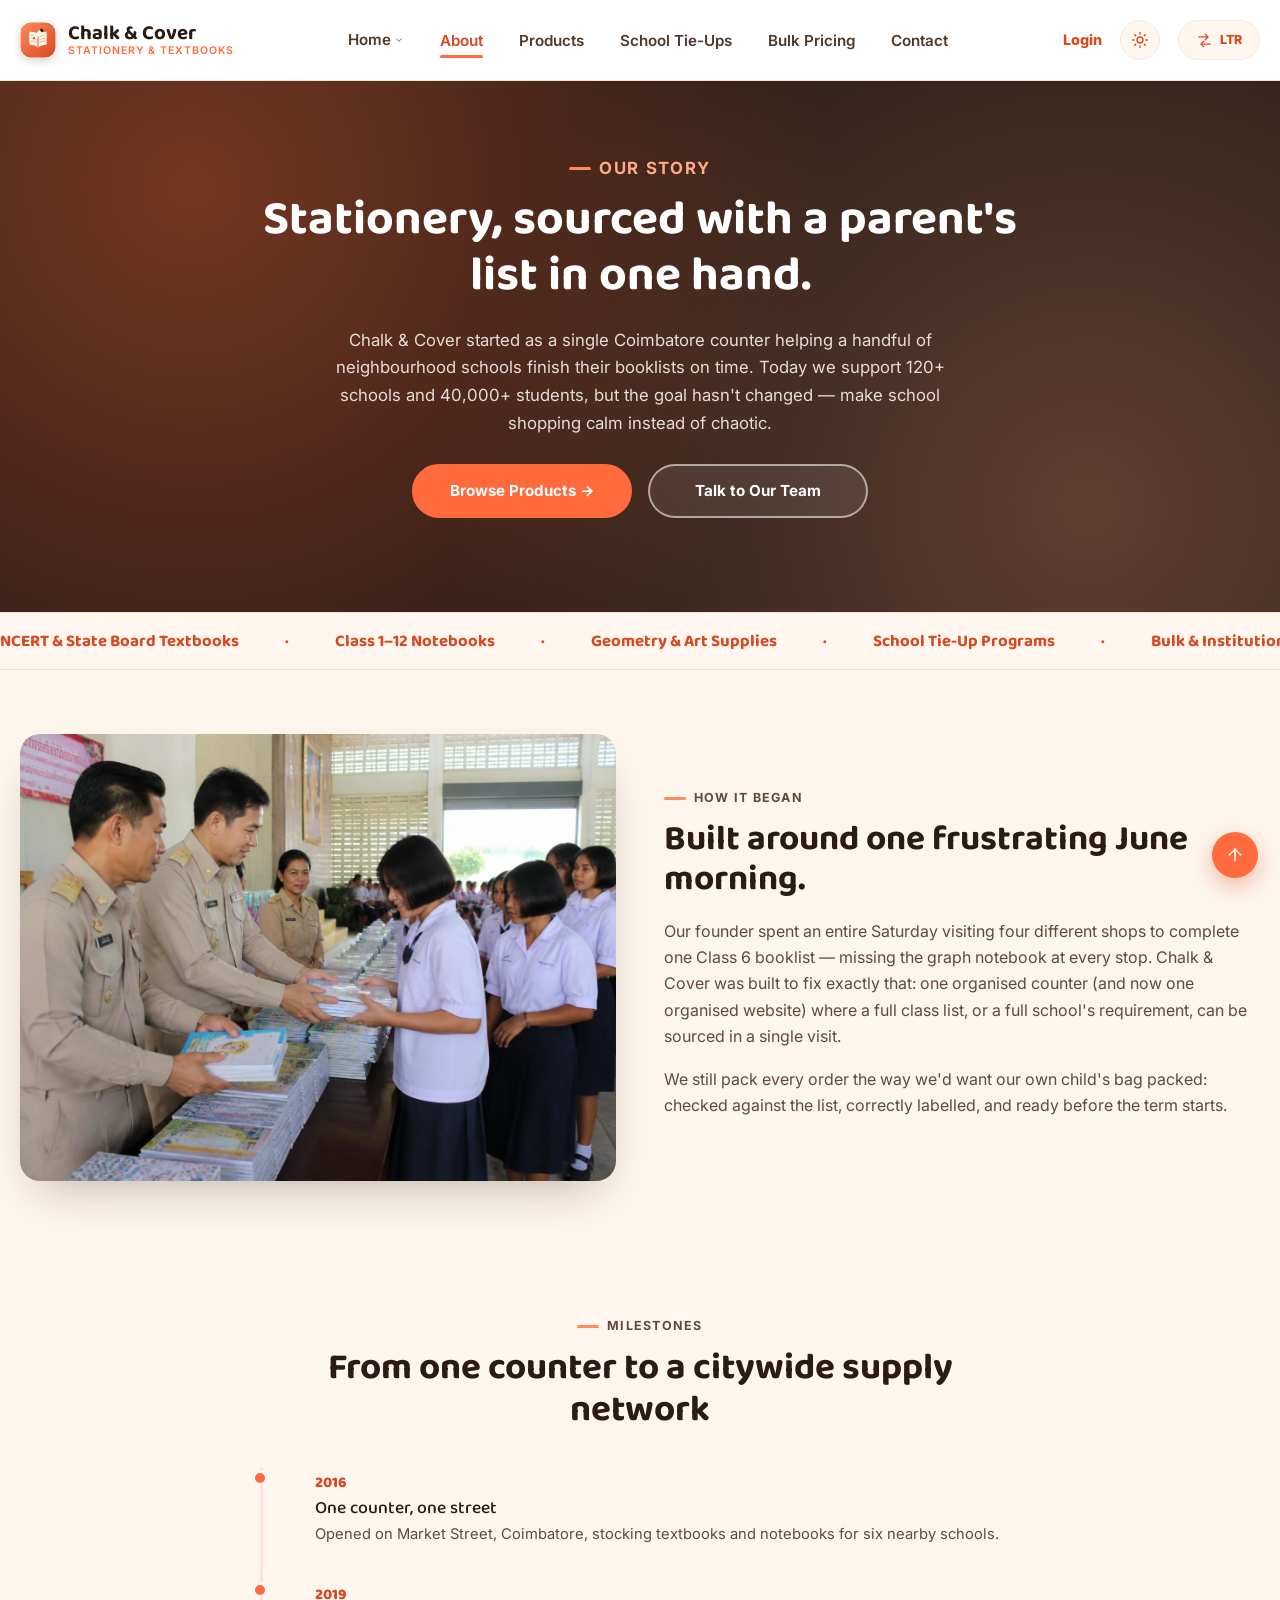
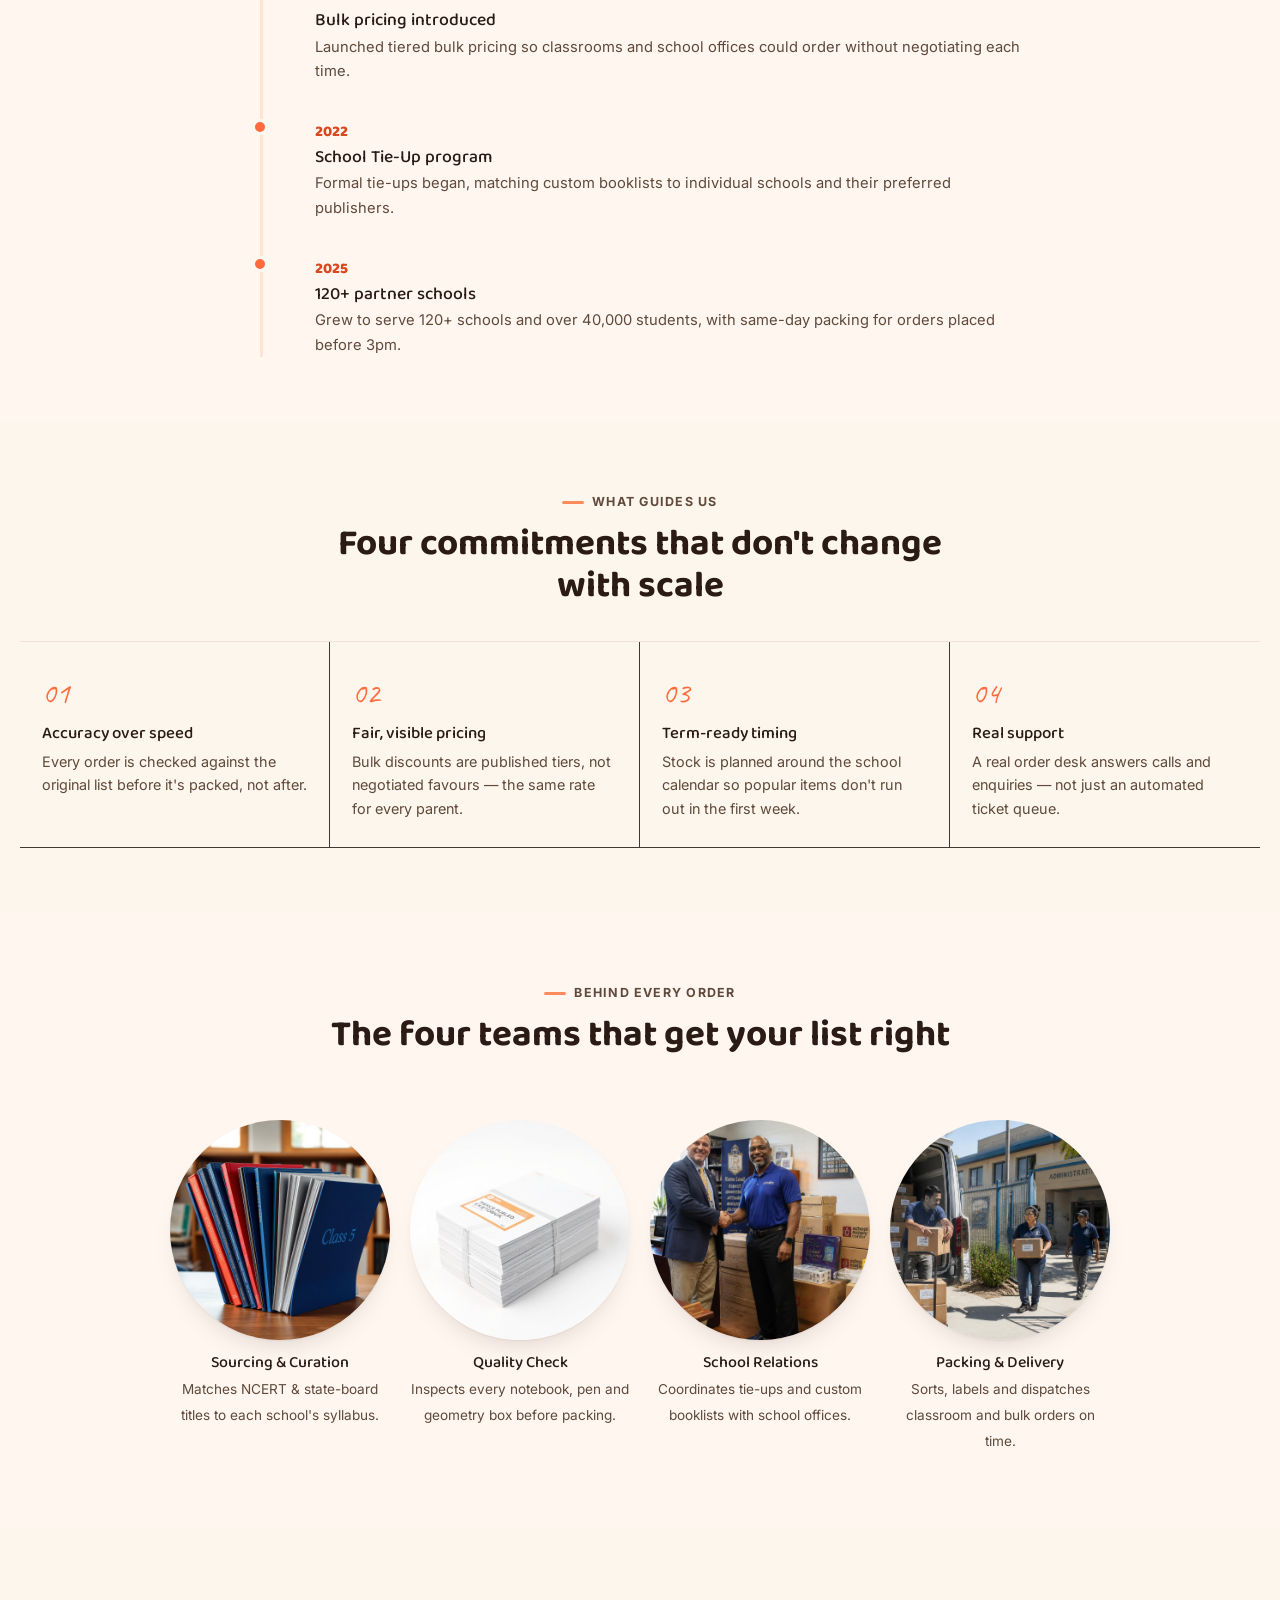
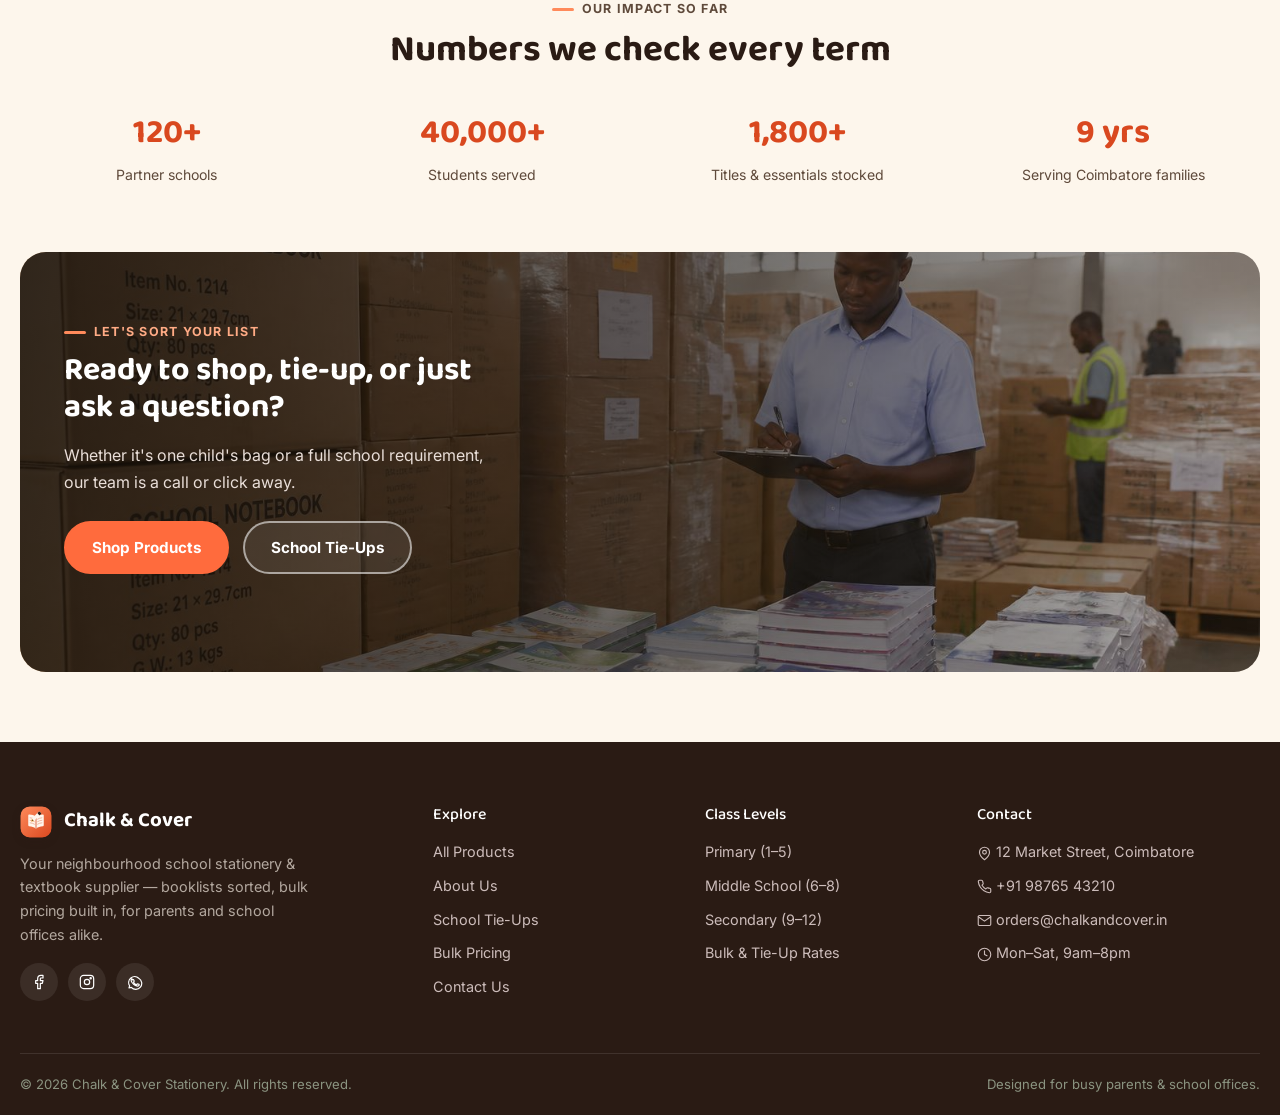
==== about.html @ 371ea4db "first commit" ====
<!DOCTYPE html>

<html lang="en">
<head>
<meta charset="utf-8"/>
<meta content="width=device-width, initial-scale=1.0" name="viewport"/>
<title>About Us | Chalk &amp; Cover</title>
<meta content="Chalk &amp; Cover's story, milestones and the teams behind every school stationery and textbook order." name="description"/>
<link href="data:image/svg+xml,&lt;svg xmlns=%22http://www.w3.org/2000/svg%22 viewBox=%220 0 100 100%22&gt;&lt;rect width=%22100%22 height=%22100%22 rx=%2224%22 fill=%22%23FF6B3D%22/&gt;&lt;text x=%2250%22 y=%2266%22 font-size=%2250%22 font-family=%22sans-serif%22 fill=%22white%22 text-anchor=%22middle%22&gt;C&lt;/text&gt;&lt;/svg&gt;" rel="icon"/>
<link href="https://fonts.googleapis.com" rel="preconnect"/>
<link crossorigin="" href="https://fonts.gstatic.com" rel="preconnect"/>
<link href="https://fonts.googleapis.com/css2?family=Baloo+2:wght@500;600;700;800&amp;family=Inter:wght@400;500;600;700;800&amp;family=Caveat:wght@600;700&amp;display=swap" rel="stylesheet"/>
<link href="https://cdn.jsdelivr.net/npm/bootstrap@5.3.3/dist/css/bootstrap.min.css" rel="stylesheet"/>
<link href="css/style.css" rel="stylesheet"/>
<link href="about.html" rel="canonical"/>
</head>
<body class="font-body">
<header class="site-navbar">
<nav class="container-xl">
<a class="brand" href="index.html"><img alt="Chalk &amp; Cover logo" class="brand-logo" height="36" src="assets/img/logo.svg" width="36"/>
<span class="brand-word">Chalk &amp; Cover<small>Stationery &amp; Textbooks</small></span>
</a>
<ul class="nav-links"><li class="nav-home-item"><a class="nav-home-link nav-home-trigger" href="index.html" aria-haspopup="true">Home <svg class="icon-svg dropdown-arrow" width="10" height="10" viewBox="0 0 24 24" fill="none" stroke="currentColor" stroke-width="2.8" stroke-linecap="round" stroke-linejoin="round" style="margin-left:3px; display:inline-block; vertical-align:middle;"><path d="M6 9l6 6 6-6"></path></svg></a><div aria-label="Home page options" class="nav-home-menu"><a href="index.html">Home 1</a><a href="home2.html">Home 2</a></div></li><li><a class="active" href="about.html">About</a></li><li><a href="products.html">Products</a></li><li><a href="school-tieups.html">School Tie-Ups</a></li><li><a href="bulk-pricing.html">Bulk Pricing</a></li><li><a href="contact.html">Contact</a></li><li class="nav-mobile-only nav-mobile-settings" style="display:none;"><button aria-label="Switch to dark mode" aria-pressed="false" class="nav-icon-btn theme-toggle-btn" title="Toggle dark / light mode" type="button"><svg class="icon-svg theme-icon-sun" height="16" viewbox="0 0 24 24" width="16"><circle cx="12" cy="12" r="4"></circle><path d="M12 2v2M12 20v2M4.9 4.9l1.4 1.4M17.7 17.7l1.4 1.4M2 12h2M20 12h2M4.9 19.1l1.4-1.4M17.7 6.3l1.4-1.4"></path></svg><svg class="icon-svg theme-icon-moon" height="16" viewbox="0 0 24 24" width="16"><path d="M21 12.8A9 9 0 1 1 11.2 3 7 7 0 0 0 21 12.8Z"></path></svg><span>Dark Mode</span></button><button aria-label="Switch to right-to-left layout" aria-pressed="false" class="nav-icon-btn dir-toggle-btn" title="Toggle LTR / RTL direction" type="button"><svg class="icon-svg" height="16" viewbox="0 0 24 24" width="16"><path d="M17 3h4v4M21 3l-6 6"></path><path d="M7 21H3v-4M3 21l6-6"></path></svg><span class="dir-toggle-label">LTR</span></button></li><li class="nav-mobile-only nav-mobile-login-item"><a class="nav-mobile-login" href="login.html"><svg class="icon-svg" height="16" viewbox="0 0 24 24" width="16"><path d="M15 3h4a2 2 0 0 1 2 2v14a2 2 0 0 1-2 2h-4"></path><polyline points="10 17 15 12 10 7"></polyline><line x1="15" x2="3" y1="12" y2="12"></line></svg><span>Login</span></a></li></ul>
<div class="nav-tools">
<a class="auth-nav-link" href="login.html">Login</a>
<button aria-label="Switch to dark mode" aria-pressed="false" class="nav-icon-btn theme-toggle-btn" id="themeToggleBtn" title="Toggle dark / light mode" type="button"><svg class="icon-svg theme-icon-sun" height="18" viewbox="0 0 24 24" width="18"><circle cx="12" cy="12" r="4"></circle><path d="M12 2v2M12 20v2M4.9 4.9l1.4 1.4M17.7 17.7l1.4 1.4M2 12h2M20 12h2M4.9 19.1l1.4-1.4M17.7 6.3l1.4-1.4"></path></svg><svg class="icon-svg theme-icon-moon" height="18" viewbox="0 0 24 24" width="18"><path d="M21 12.8A9 9 0 1 1 11.2 3 7 7 0 0 0 21 12.8Z"></path></svg></button><button aria-label="Switch to right-to-left layout" aria-pressed="false" class="nav-icon-btn dir-toggle-btn" id="dirToggleBtn" title="Toggle LTR / RTL direction" type="button"><svg aria-hidden="true" class="icon-svg dir-toggle-icon" height="17" viewbox="0 0 24 24" width="17"><path d="M4 7h12"></path><path d="M13 3l4 4-4 4"></path><path d="M20 17H8"></path><path d="M11 13l-4 4 4 4"></path></svg><span class="dir-toggle-label">LTR</span></button><button aria-expanded="false" aria-label="Toggle menu" class="nav-toggle"><svg class="icon-svg nav-toggle-icon-open" height="20" viewbox="0 0 24 24" width="20"><path d="M3 12h18"></path><path d="M3 6h18"></path><path d="M3 18h18"></path></svg><svg class="icon-svg nav-toggle-icon-close" height="20" viewbox="0 0 24 24" width="20"><path d="M18 6L6 18"></path><path d="M6 6l12 12"></path></svg></button>
</div>
</nav>
</header>
<section class="about-hero">
<div class="container-xl">
<p class="eyebrow">Our story</p>
<h1>Stationery, sourced with a parent's list in one hand.</h1>
<p>Chalk &amp; Cover started as a single Coimbatore counter helping a handful of neighbourhood schools finish their booklists on time. Today we support 120+ schools and 40,000+ students, but the goal hasn't changed — make school shopping calm instead of chaotic.</p>
<div class="hero-ctas cta-center" style="margin-top:26px;">
<a class="btn-brand" href="products.html">Browse Products →</a>
<a class="btn-brand-outline hero-light-btn" href="contact.html">Talk to Our Team</a>
</div>
</div>
</section>
<section aria-hidden="true" class="about-marquee">
<div class="about-marquee-track">
<span>NCERT &amp; State Board Textbooks</span><span>·</span><span>Class 1–12 Notebooks</span><span>·</span><span>Geometry &amp; Art Supplies</span><span>·</span><span>School Tie-Up Programs</span><span>·</span><span>Bulk &amp; Institutional Pricing</span><span>·</span>
<span>NCERT &amp; State Board Textbooks</span><span>·</span><span>Class 1–12 Notebooks</span><span>·</span><span>Geometry &amp; Art Supplies</span><span>·</span><span>School Tie-Up Programs</span><span>·</span><span>Bulk &amp; Institutional Pricing</span><span>·</span>
</div>
</section>
<section class="about-story">
<div class="container-xl about-story-grid">
<img alt="Chalk and Cover team preparing a school stationery order" class="about-story-image" src="assets/img/school-tieup-alt.jpg"/>
<div class="about-story-copy">
<p class="eyebrow">How it began</p>
<h2>Built around one frustrating June morning.</h2>
<p>Our founder spent an entire Saturday visiting four different shops to complete one Class 6 booklist — missing the graph notebook at every stop. Chalk &amp; Cover was built to fix exactly that: one organised counter (and now one organised website) where a full class list, or a full school's requirement, can be sourced in a single visit.</p>
<p>We still pack every order the way we'd want our own child's bag packed: checked against the list, correctly labelled, and ready before the term starts.</p>
</div>
</div>
</section>
<section class="about-timeline">
<div class="container-xl">
<div class="section-head"><p class="eyebrow">Milestones</p><h2>From one counter to a citywide supply network</h2></div>
<div class="about-timeline-rail">
<div class="about-timeline-item"><span class="about-timeline-year">2016</span><h3>One counter, one street</h3><p>Opened on Market Street, Coimbatore, stocking textbooks and notebooks for six nearby schools.</p></div>
<div class="about-timeline-item"><span class="about-timeline-year">2019</span><h3>Bulk pricing introduced</h3><p>Launched tiered bulk pricing so classrooms and school offices could order without negotiating each time.</p></div>
<div class="about-timeline-item"><span class="about-timeline-year">2022</span><h3>School Tie-Up program</h3><p>Formal tie-ups began, matching custom booklists to individual schools and their preferred publishers.</p></div>
<div class="about-timeline-item"><span class="about-timeline-year">2025</span><h3>120+ partner schools</h3><p>Grew to serve 120+ schools and over 40,000 students, with same-day packing for orders placed before 3pm.</p></div>
</div>
</div>
</section>
<section class="about-values">
<div class="container-xl">
<div class="section-head"><p class="eyebrow">What guides us</p><h2>Four commitments that don't change with scale</h2></div>
<div class="about-values-row">
<div class="about-value"><span class="about-value-num">01</span><h3>Accuracy over speed</h3><p>Every order is checked against the original list before it's packed, not after.</p></div>
<div class="about-value"><span class="about-value-num">02</span><h3>Fair, visible pricing</h3><p>Bulk discounts are published tiers, not negotiated favours — the same rate for every parent.</p></div>
<div class="about-value"><span class="about-value-num">03</span><h3>Term-ready timing</h3><p>Stock is planned around the school calendar so popular items don't run out in the first week.</p></div>
<div class="about-value"><span class="about-value-num">04</span><h3>Real support</h3><p>A real order desk answers calls and enquiries — not just an automated ticket queue.</p></div>
</div>
</div>
</section>
<section class="about-team">
<div class="container-xl">
<div class="section-head"><p class="eyebrow">Behind every order</p><h2>The four teams that get your list right</h2></div>
<div class="about-team-strip">
<article class="about-team-card"><img alt="Sourcing and curation team" class="about-team-photo" src="assets/img/feat-textbook-set.jpg"/><h4>Sourcing &amp; Curation</h4><span>Matches NCERT &amp; state-board titles to each school's syllabus.</span></article>
<article class="about-team-card"><img alt="Quality check team" class="about-team-photo" src="assets/img/feat-ruled-notebooks.jpg"/><h4>Quality Check</h4><span>Inspects every notebook, pen and geometry box before packing.</span></article>
<article class="about-team-card"><img alt="School relations team" class="about-team-photo" src="assets/img/school-tieup.jpg"/><h4>School Relations</h4><span>Coordinates tie-ups and custom booklists with school offices.</span></article>
<article class="about-team-card"><img alt="Packing and delivery team" class="about-team-photo" src="assets/img/bulk-delivery.jpg"/><h4>Packing &amp; Delivery</h4><span>Sorts, labels and dispatches classroom and bulk orders on time.</span></article>
</div>
</div>
</section>
<section class="about-impact">
<div class="container-xl">
<div class="section-head"><p class="eyebrow">Our impact so far</p><h2>Numbers we check every term</h2></div>
<div class="about-impact-grid">
<div><strong>120+</strong><span>Partner schools</span></div>
<div><strong>40,000+</strong><span>Students served</span></div>
<div><strong>1,800+</strong><span>Titles &amp; essentials stocked</span></div>
<div><strong>9 yrs</strong><span>Serving Coimbatore families</span></div>
</div>
</div>
</section>
<section class="about-cta">
<div class="container-xl">
<div class="about-cta-banner">
<img alt="Packed school stationery ready for delivery" class="about-cta-photo" src="assets/img/bulk-hero.jpg"/>
<div class="about-cta-copy">
<p class="eyebrow" style="color:var(--green-450);">Let's sort your list</p>
<h2>Ready to shop, tie-up, or just ask a question?</h2>
<p>Whether it's one child's bag or a full school requirement, our team is a call or click away.</p>
<div class="hero-ctas"><a class="btn-brand" href="products.html">Shop Products</a><a class="btn-brand-outline hero-light-btn" href="school-tieups.html">School Tie-Ups</a></div>
</div>
</div>
</div>
</section>

<footer>
<div class="container-xl">
<div class="footer-grid">
<div class="footer-brand">
<a class="brand" href="index.html" style="margin-bottom:14px;"><img alt="Chalk &amp; Cover logo" class="brand-logo" height="36" src="assets/img/logo.svg" width="36"/>
<span class="brand-word" style="color:#fff;">Chalk &amp; Cover</span>
</a>
<p>Your neighbourhood school stationery &amp; textbook supplier — booklists sorted, bulk pricing built in, for parents and school offices alike.</p>
<div class="social-row">
<a aria-label="Facebook" href="https://facebook.com/chalkandcover" rel="noopener noreferrer" target="_blank"><svg class="icon-svg" height="16" viewbox="0 0 24 24" width="16"><path d="M18 2h-3a5 5 0 0 0-5 5v3H7v4h3v8h4v-8h3l1-4h-4V7a1 1 0 0 1 1-1h3Z"></path></svg></a>
<a aria-label="Instagram" href="https://instagram.com/chalkandcover" rel="noopener noreferrer" target="_blank"><svg class="icon-svg" height="16" viewbox="0 0 24 24" width="16"><rect height="20" rx="5" width="20" x="2" y="2"></rect><circle cx="12" cy="12" r="4"></circle><circle cx="17.5" cy="6.5" r="1"></circle></svg></a>
<a aria-label="WhatsApp" href="https://wa.me/919876543210" rel="noopener noreferrer" target="_blank"><svg class="icon-svg" height="16" viewbox="0 0 24 24" width="16"><path d="M17.6 6.3A9 9 0 0 0 3.9 17.7L3 21l3.4-.9A9 9 0 1 0 17.6 6.3Z"></path><path d="M8.5 8.9c.2-.5.4-.5.6-.5h.5c.2 0 .4 0 .5.4.2.5.6 1.6.6 1.7.1.1.1.3 0 .4-.1.2-.1.3-.3.4-.1.2-.3.3-.4.5-.1.1-.3.3-.1.6.2.3.8 1.3 1.7 2.1 1.2 1 2.1 1.4 2.4 1.5.3.1.5.1.6-.1.2-.2.7-.8.9-1.1.2-.2.4-.2.6-.1.2.1 1.5.7 1.7.8.2.1.4.2.4.3.1.4.1.8-.1 1.2-.2.4-1.1 1-1.9 1.1-.5.1-1.2.1-3.7-1-3-1.3-4.9-4.4-5.1-4.6-.1-.2-1.2-1.6-1.2-3s.7-2.1 1-2.4Z"></path></svg></a>
</div>
</div>
<div>
<h5>Explore</h5>
<ul>
<li><a href="products.html">All Products</a></li>
<li><a href="about.html">About Us</a></li>
<li><a href="school-tieups.html">School Tie-Ups</a></li>
<li><a href="bulk-pricing.html">Bulk Pricing</a></li>
<li><a href="contact.html">Contact Us</a></li>
</ul>
</div>
<div>
<h5>Class Levels</h5>
<ul>
<li><a href="products.html#primary">Primary (1–5)</a></li>
<li><a href="products.html#middle">Middle School (6–8)</a></li>
<li><a href="products.html#secondary">Secondary (9–12)</a></li>
<li><a href="bulk-pricing.html">Bulk &amp; Tie-Up Rates</a></li>
</ul>
</div>
<div>
<h5>Contact</h5>
<ul>
<li><svg class="icon-svg" height="15" viewbox="0 0 24 24" width="15"><path d="M20 10c0 6-8 12-8 12s-8-6-8-12a8 8 0 0 1 16 0Z"></path><circle cx="12" cy="10" r="3"></circle></svg> 12 Market Street, Coimbatore</li>
<li><svg class="icon-svg" height="15" viewbox="0 0 24 24" width="15"><path d="M22 16.92v3a2 2 0 0 1-2.18 2 19.79 19.79 0 0 1-8.63-3.07 19.5 19.5 0 0 1-6-6 19.79 19.79 0 0 1-3.07-8.67A2 2 0 0 1 4.11 2h3a2 2 0 0 1 2 1.72c.13.96.36 1.9.68 2.81a2 2 0 0 1-.45 2.11L8.09 9.91a16 16 0 0 0 6 6l1.27-1.27a2 2 0 0 1 2.11-.45c.91.32 1.85.55 2.81.68A2 2 0 0 1 22 16.92Z"></path></svg> +91 98765 43210</li>
<li><svg class="icon-svg" height="15" viewbox="0 0 24 24" width="15"><rect height="16" rx="2" width="20" x="2" y="4"></rect><path d="m22 6-10 7L2 6"></path></svg> orders@chalkandcover.in</li>
<li><svg class="icon-svg" height="15" viewbox="0 0 24 24" width="15"><circle cx="12" cy="12" r="10"></circle><path d="M12 6v6l4 2"></path></svg> Mon–Sat, 9am–8pm</li>
</ul>
</div>
</div>
<div class="footer-bottom">
<span>© 2026 Chalk &amp; Cover Stationery. All rights reserved.</span>
<span>Designed for busy parents &amp; school offices.</span>
</div>
</div>
</footer>
<script src="https://cdn.jsdelivr.net/npm/bootstrap@5.3.3/dist/js/bootstrap.bundle.min.js"></script>
<script src="js/main.js"></script>

<script>
// Newsletter signup handling
(function(){
  const form = document.getElementById('ccNewsletterForm');
  const success = document.getElementById('ccNewsletterSuccess');
  if (form) {
    form.addEventListener('submit', function(e) {
      e.preventDefault();
      form.style.display = 'none';
      if (success) success.style.display = 'block';
    });
  }
})();
</script>
</body>
</html>
---- css/style.css ----
/* ===========================================================
   Stationery Tales — School Stationery & Textbook Supplier
   Palette: playful coral + cream, matching the reference storefront
   Type: Baloo 2 (display/headings) / Inter (body/UI) / Caveat (script accents)
   Built with Tailwind CSS (utilities) + Bootstrap 5 (grid/components/icons)
   + this file for the signature brand layer
   =========================================================== */
:root{
  --brand-600:#FF6B3D;
  --brand-100:#FFE4D6;
  --green-700:#D9481F;
  --green-600:#FF6B3D;
  --green-500:#FF8A5B;
  --green-450:#FFAB85;
  --green-100:#FFE4D6;
  --green-50:#FFF6F0;
  --ink-900:#2A1B14;
  --ink-800:#3A2A1E;
  --ink-700:#4E3A2C;
  --ink-500:#5F4A3B;
  --gray-500:#6B5D50;
  --gray-200:#EFE3D8;
  --amber-500:#FFB100;
  --amber-100:#FFF3D6;
  --red-500:#E4572E;
  --violet-500:#6C5DD3;
  --violet-100:#EDE9FB;
  --white:#FFFFFF;
  --cream:#FDF6EC;
  --radius-card:14px;
  --shadow-card: 0 1px 2px rgba(40,20,10,.05), 0 14px 30px -18px rgba(40,20,10,.25);
  --shadow-lift: 0 22px 46px -20px rgba(40,20,10,.32);
  --max-w:1280px;
}
*,*::before,*::after{box-sizing:border-box;}
html{scroll-behavior:smooth;overflow-x:clip;max-width:100%;}
body{
  margin:0;
  overflow-x:clip;
  max-width:100%;
  background:var(--cream);
  color:var(--ink-700);
  font-family:'Inter',system-ui,sans-serif;
  font-size:16px;
  line-height:1.65;
  -webkit-font-smoothing:antialiased;
}
img{max-width:100%;display:block;}
a{color:inherit;text-decoration:none;}
ul{list-style:none;margin:0;padding:0;}
h1,h2,h3,h4,h5{
  font-family:'Baloo 2',system-ui,sans-serif;
  color:var(--ink-900);
  line-height:1.15;
  margin:0 0 .5em;
}
h1{font-weight:700;}
h2{font-weight:700;}
p{margin:0 0 1em;}
.container-xl{max-width:var(--max-w);margin:0 auto;padding:0 20px;}
.icon-svg{display:inline-block;vertical-align:middle;stroke:currentColor;fill:none;stroke-width:1.8;stroke-linecap:round;stroke-linejoin:round;}
/* ---------- Buttons ---------- */
.btn-brand{
  display:inline-flex;align-items:center;gap:8px;
  background:var(--green-600);color:#fff;
  padding:12px 26px;border-radius:999px;font-weight:700;font-size:.95rem;
  border:2px solid var(--green-600);transition:.2s ease;white-space:nowrap;
}
.btn-brand:hover{background:var(--green-700);border-color:var(--green-700);color:#fff;transform:translateY(-1px);}
.btn-brand-outline{
  display:inline-flex;align-items:center;gap:8px;
  background:transparent;color:var(--green-700);
  padding:12px 26px;border-radius:999px;font-weight:700;font-size:.95rem;
  border:2px solid var(--green-600);transition:.2s ease;white-space:nowrap;
}
.btn-brand-outline:hover{background:var(--green-600);color:#fff;}
.btn-dark{
  display:inline-flex;align-items:center;gap:8px;
  background:var(--ink-900);color:#fff;
  padding:12px 26px;border-radius:999px;font-weight:700;font-size:.95rem;
  border:2px solid var(--ink-900);transition:.2s ease;white-space:nowrap;
}
.btn-dark:hover{background:#000;color:#fff;}
.btn-sm-pill{padding:8px 18px;font-size:.82rem;border-radius:999px;font-weight:700;}
/* ---------- Topbar ---------- */
.topbar{background:var(--ink-900);color:#e7dad8;font-size:.82rem;}
.topbar .container-xl{display:flex;align-items:center;justify-content:space-between;padding-top:8px;padding-bottom:8px;gap:12px;flex-wrap:wrap;}
.topbar a{color:var(--green-450);font-weight:600;}
.topbar a:hover{color:#fff;}
.topbar-left{display:flex;align-items:center;gap:18px;flex-wrap:wrap;}
.topbar-left span{display:inline-flex;align-items:center;gap:6px;}
/* ---------- Navbar ---------- */
.site-navbar{background:#fff;border-bottom:1px solid var(--gray-200);position:sticky !important;top:0 !important;z-index:1000 !important;}
.site-navbar .container-xl{display:flex;align-items:center;justify-content:space-between;gap:32px;padding-top:20px;padding-bottom:20px;}
.brand{display:flex;align-items:center;gap:10px;flex-shrink:0;}
.brand-mark{
  width:44px;height:44px;border-radius:12px;background:var(--green-600);
  color:#fff;display:flex;align-items:center;justify-content:center;
  font-family:'Baloo 2',sans-serif;font-weight:700;font-size:1.1rem;flex-shrink:0;
}
.brand-word{font-family:'Baloo 2',sans-serif;font-weight:700;font-size:1.28rem;color:var(--ink-900);line-height:1.1;}
.brand-word small{display:block;font-family:'Inter',sans-serif;font-weight:600;font-size:.66rem;letter-spacing:.09em;text-transform:uppercase;color:var(--green-600);}
.nav-links{display:flex;align-items:center;gap:36px;margin:0 auto;flex-wrap:wrap;}
.nav-links a{font-weight:600;font-size:.95rem;color:var(--ink-700);position:relative;padding:6px 0;}
.nav-links a:hover,.nav-links a.active{color:var(--green-700);}
.nav-links a.active::after{content:"";position:absolute;left:0;right:0;bottom:-2px;height:3px;background:var(--green-600);border-radius:3px;}
.nav-tools{display:flex;align-items:center;gap:18px;flex-shrink:0;}
.nav-icon-btn{
  width:40px;height:40px;border-radius:50%;display:flex;align-items:center;justify-content:center;
  background:var(--green-50);color:var(--green-700);border:1px solid var(--green-100);position:relative;flex-shrink:0;
}
.nav-icon-btn:hover{background:var(--green-100);}
.cart-badge{
  position:absolute;top:-6px;right:-6px;background:var(--red-500);color:#fff;
  font-size:.62rem;font-weight:700;width:18px;height:18px;border-radius:50%;
  display:flex;align-items:center;justify-content:center;
}
.nav-toggle{display:none;background:var(--green-600);color:#fff;border:none;width:42px;height:42px;border-radius:10px;font-size:1.2rem;position:relative;z-index:210;}
.nav-toggle-icon-close{display:none;}
.nav-toggle[aria-expanded="true"] .nav-toggle-icon-open{display:none;}
.nav-toggle[aria-expanded="true"] .nav-toggle-icon-close{display:block;}
.nav-mobile-only{display:none;}
.nav-overlay-backdrop{
  position:fixed;inset:0;background:rgba(24,14,10,.42);
  opacity:0;visibility:hidden;transition:opacity .22s ease,visibility .22s ease;
  z-index:150;
}
.nav-overlay-backdrop.open{opacity:1;visibility:visible;}
@media (max-width:1199px){.nav-links{
    display:flex;width:100%;order:3;flex-direction:column;flex-wrap:nowrap;align-items:stretch;gap:0;
    background:#fff;padding:16px 18px 24px;margin:0;
    border-top:1px solid var(--gray-200);
    position:fixed;left:0;right:0;top:var(--mobile-nav-top,0px);
    max-height:calc(100vh - var(--mobile-nav-top,0px));
    overflow-y:auto;-webkit-overflow-scrolling:touch;
    box-shadow:0 20px 44px rgba(40,20,10,.2);
    z-index:200;
    opacity:0;visibility:hidden;pointer-events:none;transform:translateY(-10px);
    transition:opacity .22s ease,transform .22s ease,visibility .22s ease;
  }.nav-links.open{
    opacity:1;visibility:visible;pointer-events:auto;transform:translateY(0);
  }.nav-links > li{width:100%;}.nav-links > li + li{margin-top:2px;}.nav-mobile-only{display:block;}.nav-mobile-login-item{margin-top:18px!important;padding-top:0!important;border-top:0!important;}.nav-mobile-login{
    display:flex!important;align-items:center;justify-content:center;gap:8px;
    background:var(--green-600);color:#fff!important;font-weight:700;padding:13px 10px!important;
    border-radius:12px;width:100%;box-shadow:0 6px 16px rgba(40,140,80,.25);
  }.nav-mobile-login:hover{background:var(--green-700);}.nav-mobile-login .icon-svg{flex-shrink:0;}.site-navbar .container-xl{flex-wrap:wrap;row-gap:0;}.nav-toggle{display:flex;align-items:center;justify-content:center;}.nav-tools{gap:6px;margin-left:auto;flex-wrap:nowrap;}.nav-tools > .theme-toggle-btn,.nav-tools > .dir-toggle-btn{display:none !important;}.nav-icon-btn{width:36px;height:36px;}.brand-word{font-size:1.1rem;}.brand-word small{display:none;}.nav-mobile-settings{display:flex!important;gap:10px;margin-top:10px;}.nav-mobile-settings .nav-icon-btn{
    flex:1;width:auto;height:44px;border-radius:12px;gap:8px;font-size:.82rem;font-weight:700;
  }.nav-mobile-settings .nav-icon-btn span{display:inline;}}
@media (max-width:400px){.brand-word{font-size:.98rem;}}
body.dark-mode .nav-links{background:#1c1512;}
body.dark-mode .nav-links.open{border-top-color:#3a2f29;}
@media (max-width:1199px){body.dark-mode .nav-mobile-login-item{border-top:0!important;}body.dark-mode .nav-mobile-login{box-shadow:0 6px 16px rgba(0,0,0,.35);}body.dark-mode .nav-mobile-settings .nav-icon-btn{background:#2a1f19;border-color:#3a2f29;color:#f1e7e0;}}
@media (max-width:400px){.nav-tools{gap:6px;}.nav-icon-btn{width:32px;height:32px;}.nav-icon-btn .icon-svg{width:15px;height:15px;}.nav-toggle{width:36px;height:36px;}.brand-word{font-size:1rem;}.brand-word small{font-size:.58rem;}}
/* ---------- Hero ---------- */
.hero{background:var(--green-50);padding:64px 0 0;overflow:hidden;position:relative;}
.hero-grid{display:grid;grid-template-columns:1.05fr .95fr;gap:40px;align-items:center;}
@media (max-width:991px){.hero-grid{grid-template-columns:1fr;}}
.hero-eyebrow{
  display:inline-flex;align-items:center;gap:8px;background:var(--green-100);color:var(--green-700);
  font-weight:700;font-size:.78rem;letter-spacing:.06em;text-transform:uppercase;
  padding:7px 14px;border-radius:999px;margin-bottom:16px;
}
.hero h1{font-size:clamp(2.1rem,4.2vw,3.4rem);}
.hero h1 mark{background:none;color:var(--green-600);position:relative;font-family:'Caveat',cursive;font-weight:700;font-size:1.15em;padding:0 .06em;}
.hero h1 mark::after{content:"";position:absolute;left:-2px;right:-2px;bottom:-2px;height:8px;background:var(--green-100);border-radius:6px;z-index:-1;}
.hero-copy-on-image h1 mark::after{background:rgba(255,255,255,.22);}
.script-accent{font-family:'Caveat',cursive;font-weight:700;color:var(--green-600);}
.hero .lead{font-size:1.08rem;color:var(--ink-500);max-width:520px;}
.hero-ctas{display:flex;gap:14px;flex-wrap:wrap;margin:26px 0 34px;}
.hero-stats{display:flex;gap:30px;flex-wrap:wrap;border-top:1px solid #ead4d0;padding-top:22px;}
.hero-stats div{display:flex;flex-direction:column;}
.hero-stats strong{font-family:'Baloo 2',sans-serif;font-size:1.5rem;color:var(--green-700);}
.hero-stats span{font-size:.82rem;color:var(--ink-500);}
.hero-art{position:relative;}
.hero-badge{
  position:absolute;top:14px;right:6px;background:var(--amber-500);color:#fff;
  width:104px;height:104px;border-radius:50%;display:flex;align-items:center;justify-content:center;
  text-align:center;font-family:'Baloo 2',sans-serif;font-weight:700;font-size:.85rem;line-height:1.15;
  box-shadow:var(--shadow-lift);transform:rotate(8deg);z-index:3;
}
/* ---------- Marquee / trust strip ---------- */
.trust-strip{background:#fff;border-top:1px solid var(--gray-200);border-bottom:1px solid var(--gray-200);padding:16px 0;overflow:hidden;}
.trust-strip p{margin:0 0 10px;text-align:center;font-size:.76rem;font-weight:700;letter-spacing:.12em;text-transform:uppercase;color:var(--gray-500);}
.marquee{display:flex;gap:52px;width:max-content;animation:scroll 26s linear infinite;align-items:center;}
.marquee span{font-family:'Baloo 2',sans-serif;font-weight:600;font-size:1.05rem;color:var(--ink-700);white-space:nowrap;opacity:.75;}
@keyframes scroll{from{transform:translateX(0);}to{transform:translateX(-50%);}}
@media (prefers-reduced-motion: reduce){.marquee{animation:none;}}
/* ---------- Section headers ---------- */
.section-pad{padding:38px 0;}
@media (max-width:700px){.section-pad{padding:28px 0;}}
.section-head{max-width:640px;margin:0 auto 34px;text-align:center;}
.eyebrow{
  display:inline-flex;align-items:center;gap:8px;color:var(--green-700);font-weight:700;
  font-size:.78rem;letter-spacing:.1em;text-transform:uppercase;margin-bottom:10px;
}
.eyebrow::before{content:"";width:22px;height:3px;background:var(--green-500);border-radius:3px;}
.section-head h2{font-size:clamp(1.6rem,3vw,2.3rem);}
.section-head p{color:var(--ink-500);}
/* ---------- Category cards ---------- */
.cat-grid{display:grid;grid-template-columns:repeat(6,1fr);gap:20px;}
@media (max-width:991px){.cat-grid{grid-template-columns:repeat(3,1fr);}}
@media (max-width:575px){.cat-grid{grid-template-columns:repeat(2,1fr);}}
.cat-card{
  background:#fff;border:1px solid var(--gray-200);border-radius:var(--radius-card);
  padding:26px 16px;text-align:center;transition:.2s ease;
}
.cat-card:hover{border-color:var(--green-500);box-shadow:var(--shadow-card);transform:translateY(-4px);}
.cat-ic{
  width:64px;height:64px;border-radius:50%;background:var(--green-50);color:var(--green-700);
  display:flex;align-items:center;justify-content:center;margin:0 auto 14px;
}
.cat-card h4{font-size:.98rem;margin-bottom:4px;}
.cat-card p{font-size:.8rem;color:var(--ink-500);margin:0;}
/* ---------- Level cards ---------- */
.level-grid{display:grid;grid-template-columns:repeat(3,1fr);gap:26px;}
@media (max-width:850px){.level-grid{grid-template-columns:1fr;}}
.level-card{
  background:#fff;border:1px solid var(--gray-200);border-radius:18px;padding:0;overflow:hidden;
  transition:.2s ease;display:flex;flex-direction:column;
}
.level-card:hover{box-shadow:var(--shadow-lift);transform:translateY(-5px);}
.level-cover{height:150px;display:flex;align-items:center;justify-content:center;position:relative;overflow:hidden;}
.level-cover .tab{
  position:absolute;top:14px;left:14px;background:rgba(255,255,255,.92);color:var(--green-700);
  font-weight:700;font-size:.78rem;padding:5px 12px;border-radius:999px;
}
.level-body{padding:24px 24px 26px;flex:1;display:flex;flex-direction:column;}
.level-body ul{margin:14px 0 20px;}
.level-body li{display:flex;gap:8px;align-items:flex-start;font-size:.88rem;color:var(--ink-500);margin-bottom:8px;}
.level-body li svg{flex-shrink:0;margin-top:2px;color:var(--green-600);}
.card-link{margin-top:auto;font-weight:700;color:var(--green-700);display:inline-flex;align-items:center;gap:6px;}
.card-link:hover{gap:10px;}
/* ---------- Product cards ---------- */
.prod-grid{display:grid;grid-template-columns:repeat(4,1fr);gap:22px;}
@media (max-width:991px){.prod-grid{grid-template-columns:repeat(3,1fr);}}
@media (max-width:700px){.prod-grid{grid-template-columns:repeat(2,1fr);}}
@media (max-width:460px){.prod-grid{grid-template-columns:1fr;}}
.prod-card{background:#fff;border:1px solid var(--gray-200);border-radius:var(--radius-card);overflow:hidden;position:relative;transition:.2s ease;display:flex;flex-direction:column;}
.prod-card:hover{box-shadow:var(--shadow-card);transform:translateY(-4px);border-color:var(--green-400);}
.prod-thumb{aspect-ratio:4/3;min-height:240px;display:flex;align-items:center;justify-content:center;position:relative;padding:8px;box-sizing:border-box;}
.prod-badge{position:absolute;top:10px;left:10px;background:var(--red-500);color:#fff;font-size:.68rem;font-weight:700;padding:4px 10px;border-radius:999px;z-index:2;}
.prod-wish{position:absolute;top:10px;right:10px;width:32px;height:32px;border-radius:50%;background:#fff;display:flex;align-items:center;justify-content:center;color:var(--ink-500);box-shadow:0 2px 8px rgba(0,0,0,.1);z-index:2;}
.prod-body{padding:16px 16px 18px;flex:1;display:flex;flex-direction:column;}
.prod-cat{font-size:.7rem;text-transform:uppercase;letter-spacing:.06em;color:var(--green-600);font-weight:700;margin-bottom:4px;}
.prod-name{font-size:.95rem;font-weight:700;color:var(--ink-900);margin-bottom:6px;font-family:'Inter',sans-serif;}
.prod-price-row{display:flex;align-items:center;justify-content:space-between;margin-top:auto;padding-top:10px;}
.prod-price{font-family:'Baloo 2',sans-serif;font-weight:700;color:var(--ink-900);font-size:1.05rem;}
.prod-price del{color:var(--gray-500);font-weight:400;font-size:.82rem;margin-left:6px;}
.add-cart-btn{width:38px;height:38px;border-radius:50%;background:var(--green-600);color:#fff;display:flex;align-items:center;justify-content:center;border:none;flex-shrink:0;}
.add-cart-btn:hover{background:var(--green-700);}
.stars{color:var(--amber-500);font-size:.78rem;display:flex;gap:2px;margin-bottom:6px;}
/* ---------- Filter / sidebar (products page) ---------- */
.filter-box{background:#fff;border:1px solid var(--gray-200);border-radius:14px;padding:20px;margin-bottom:18px;}
.filter-box h5{font-size:.9rem;text-transform:uppercase;letter-spacing:.06em;margin-bottom:14px;}
.filter-box label{display:flex;align-items:center;gap:8px;font-size:.9rem;color:var(--ink-700);margin-bottom:10px;cursor:pointer;}
.level-tabs{display:flex;gap:10px;flex-wrap:wrap;margin-bottom:34px;}
.level-tab{padding:10px 20px;border-radius:999px;border:2px solid var(--gray-200);font-weight:700;font-size:.88rem;color:var(--ink-700);background:#fff;}
.level-tab.active{background:var(--green-600);border-color:var(--green-600);color:#fff;}
/* ---------- Band / CTA sections ---------- */
.band{background:var(--ink-900);color:#ede3e2;}
.band .eyebrow{color:var(--green-450);}
.band .eyebrow::before{background:var(--green-450);}
.band h2{color:#fff;}
.band p{color:#ccbcba;}
body.dark-mode .band{background:#0c0a08;}
body.dark-mode .band .stat-row>div{border-color:#3a2f29;}
body.dark-mode .site-toast{background:#0c0a08;}
body.dark-mode .price-table th{background:#0c0a08;}
body.dark-mode .home2-trust,body.dark-mode .home2-trust-grid>div{background:#0c0a08;}
body.dark-mode .h1-statband{background:#0c0a08;}
body.dark-mode .tieup-quote{background:#0c0a08;}
body.dark-mode .home2-marquee{background:#0c0a08;}
.two-col{display:grid;grid-template-columns:1fr 1fr;gap:40px;align-items:center;padding:70px 0;}
@media (max-width:850px){.two-col{grid-template-columns:1fr;}}
.stat-row{display:grid;grid-template-columns:1fr 1fr;gap:16px;}
.stat-row div{background:rgba(255,255,255,.06);border:1px solid rgba(255,255,255,.12);border-radius:14px;padding:20px;}
.stat-row strong{font-family:'Baloo 2',sans-serif;font-size:1.7rem;color:var(--green-450);display:block;}
.stat-row span{font-size:.82rem;color:#ccbcba;}
/* ---------- Testimonials ---------- */
.quote-grid{display:grid;grid-template-columns:repeat(3,1fr);gap:24px;}
@media (max-width:850px){.quote-grid{grid-template-columns:1fr;}}
.quote-card{background:var(--green-50);border-radius:16px;padding:28px;border:1px solid var(--green-100);}
.quote-card p{color:var(--ink-700);font-style:italic;margin-bottom:18px;}
.quote-by{display:flex;align-items:center;gap:12px;margin-top:18px;}
.av{width:42px;height:42px;border-radius:50%;background:var(--green-600);color:#fff;display:flex;align-items:center;justify-content:center;font-weight:700;font-family:'Baloo 2',sans-serif;flex-shrink:0;}
.quote-by strong{display:block;font-size:.9rem;color:var(--ink-900);}
.quote-by span{font-size:.78rem;color:var(--ink-500);}
/* ---------- Steps ---------- */
.step-row{display:grid;grid-template-columns:repeat(4,1fr);gap:22px;align-items:stretch;grid-auto-rows:1fr;}
@media (max-width:1199px){.step-row{grid-template-columns:repeat(2,1fr);gap:20px;}}
@media (max-width:520px){.step-row{grid-template-columns:1fr;}}
.step-card{position:relative;background:#fff;border:1px solid var(--gray-200);border-radius:16px;padding:26px 22px;height:100%;box-sizing:border-box;}
.step-num{width:42px;height:42px;border-radius:12px;background:var(--green-600);color:#fff;display:flex;align-items:center;justify-content:center;font-family:'Baloo 2',sans-serif;font-weight:700;margin-bottom:14px;}
/* ---------- Pricing table ---------- */
.price-table{width:100%;border-collapse:separate;border-spacing:0;background:#fff;border-radius:16px;overflow:hidden;border:1px solid var(--gray-200);}
.price-table th{background:var(--ink-900);color:#fff;text-align:left;padding:16px 20px;font-family:'Baloo 2',sans-serif;font-size:.95rem;}
.price-table td{padding:16px 20px;border-top:1px solid var(--gray-200);font-size:.92rem;}
.price-table tr:nth-child(even) td{background:var(--green-50);}
.price-table .tier-pct{color:var(--green-700);font-weight:700;}
.tier-card{background:#fff;border:2px solid var(--gray-200);border-radius:18px;padding:30px 26px;text-align:center;position:relative;transition:.2s ease;}
.tier-card.pop{border-color:var(--green-600);box-shadow:var(--shadow-lift);}
.tier-card .pop-flag{position:absolute;top:-13px;left:50%;transform:translateX(-50%);background:var(--green-600);color:#fff;font-size:.7rem;font-weight:700;padding:5px 14px;border-radius:999px;white-space:nowrap;}
.tier-pct-big{font-family:'Baloo 2',sans-serif;font-size:2.4rem;color:var(--green-700);font-weight:700;margin:10px 0;}
/* ---------- Forms ---------- */
.form-card{background:#fff;border:1px solid var(--gray-200);border-radius:18px;padding:34px;box-shadow:var(--shadow-card);}
.form-label{font-weight:700;font-size:.88rem;color:var(--ink-800);margin-bottom:6px;display:block;}
.form-control-brand{
  width:100%;border:1.5px solid var(--gray-200);border-radius:10px;padding:11px 14px;
  font-family:'Inter',sans-serif;font-size:.95rem;margin-bottom:18px;background:#fcfafa;
}
.form-control-brand:focus{outline:none;border-color:var(--green-500);background:#fff;}
textarea.form-control-brand{resize:vertical;min-height:110px;}
.info-card{display:flex;gap:16px;background:#fff;border:1px solid var(--gray-200);border-radius:16px;padding:22px;margin-bottom:16px;}
.info-ic{width:46px;height:46px;border-radius:12px;background:var(--green-50);color:var(--green-700);display:flex;align-items:center;justify-content:center;flex-shrink:0;}
.info-card h5{font-size:.95rem;margin-bottom:4px;}
.info-card p{font-size:.86rem;color:var(--ink-500);margin:0;}

/* ---------- Contact info cards grid (responsive: mobile / tablet / desktop) ---------- */
.contact-cards-grid{
  display:grid;
  grid-template-columns:1fr; /* mobile: stacked, 1 per row */
  gap:20px;
  align-items:stretch;
}
.contact-card-col{
  display:flex; /* lets the card inside stretch to full column height */
  min-width:0; /* prevents long text (emails/whatsapp) from overflowing the grid track */
}
.contact-card.info-card{
  margin-bottom:0; /* grid gap handles spacing, not the old margin-bottom */
  width:100%;
  height:100%;
  justify-content:flex-start;
  gap:12px;
}
.contact-card.info-card h5{
  margin-bottom:2px;
}
.contact-card.info-card p{
  overflow-wrap:break-word;
  word-break:break-word;
  line-height:1.5;
}

/* Small tablets / large phones: 2 per row */
@media (min-width:576px) and (max-width:1023px){
  .contact-cards-grid{
    grid-template-columns:repeat(2,1fr);
  }
}

/* iPad Air / tablet range (768px–1023px): explicit 2x2 grid with balanced gaps */
@media (min-width:768px) and (max-width:1023px){
  .contact-cards-grid{
    grid-template-columns:repeat(2,1fr);
    gap:24px 20px;
  }
  .contact-card.info-card{
    padding:24px 20px;
  }
}

/* Desktop and larger: back to a single row of 4 */
@media (min-width:1024px){
  .contact-cards-grid{
    grid-template-columns:repeat(4,1fr);
    gap:20px;
  }
}
/* ---------- Logos grid (school tie-ups) ---------- */
.logo-grid{display:grid;grid-template-columns:repeat(4,1fr);gap:18px;}
@media (max-width:700px){.logo-grid{grid-template-columns:repeat(2,1fr);}}
.logo-card{background:#fff;border:1px solid var(--gray-200);border-radius:14px;padding:22px 16px;text-align:center;display:flex;flex-direction:column;align-items:center;gap:10px;}
.logo-card .sch-ic{width:52px;height:52px;border-radius:50%;background:var(--green-50);color:var(--green-700);display:flex;align-items:center;justify-content:center;}
.logo-card strong{font-size:.85rem;color:var(--ink-800);}
/* ---------- Accordion (bootstrap look, brand-tinted) ---------- */
.accordion-button:not(.collapsed){background:var(--green-50);color:var(--green-700);}
.accordion-button:focus{box-shadow:none;border-color:var(--green-400);}
/* ---------- Illustration blobs ---------- */
.blob-bg{position:absolute;border-radius:50%;filter:blur(2px);opacity:.5;z-index:0;}
/* ---------- Footer ---------- */
footer{background:var(--ink-900);color:#ccbcba;padding-top:64px;}
.footer-grid{display:grid;grid-template-columns:1.6fr 1fr 1fr 1.2fr;gap:36px;padding-bottom:44px;}
@media (max-width:850px){.footer-grid{grid-template-columns:1fr 1fr;}}
@media (max-width:520px){.footer-grid{grid-template-columns:1fr;}}
footer h5{color:#fff;font-family:'Baloo 2',sans-serif;font-size:1rem;margin-bottom:16px;}
footer ul li{margin-bottom:10px;font-size:.9rem;}
footer ul li a:hover{color:var(--green-450);}
.footer-brand p{font-size:.9rem;color:#b3a89f;max-width:300px;}
.social-row{display:flex;gap:10px;margin-top:16px;}
.social-row a{width:38px;height:38px;border-radius:50%;background:rgba(255,255,255,.08);display:flex;align-items:center;justify-content:center;color:#fff;}
.social-row a:hover{background:var(--green-600);}
.footer-bottom{border-top:1px solid rgba(255,255,255,.1);padding:20px 0;display:flex;justify-content:space-between;flex-wrap:wrap;gap:8px;font-size:.82rem;color:#8b9481;}
.text-center{text-align:center;}
.section-pad-sm{padding:40px 0;}
.badge-soft{background:var(--green-100);color:var(--green-700);font-weight:700;font-size:.72rem;padding:5px 12px;border-radius:999px;display:inline-flex;align-items:center;gap:6px;}
/* ---------- Interactive storefront fixes ---------- */
.prod-thumb{overflow:hidden;background:#faf5f4;}
.product-image{width:100%;height:100%;max-width:100%;max-height:100%;object-fit:contain;object-position:center;padding:12px;box-sizing:border-box;display:block;transition:transform .35s ease;}
.prod-card:hover .product-image{transform:scale(1.035);}
.prod-wish{border:0;cursor:pointer;transition:.2s ease;}
.prod-wish:hover{transform:scale(1.06);color:var(--red-500);}
.prod-wish.is-wishlisted{background:#fff0eb;color:var(--red-500);}
.add-cart-btn{cursor:pointer;}
.add-cart-btn.added{background:var(--green-700)!important;transform:scale(1.06);}
.filter-empty{min-height:260px;border:1px dashed var(--gray-200);border-radius:14px;display:flex;align-items:center;justify-content:center;flex-direction:column;gap:4px;color:var(--ink-500);text-align:center;padding:30px;}
.filter-empty strong{font-family:'Baloo 2',sans-serif;font-size:1.25rem;color:var(--ink-900);}
.site-toast{position:fixed;right:24px;bottom:24px;background:var(--ink-900);color:#fff;padding:12px 18px;border-radius:999px;box-shadow:0 12px 30px rgba(0,0,0,.18);font-weight:700;font-size:.88rem;z-index:1000;opacity:0;transform:translateY(12px);pointer-events:none;transition:.25s ease;}
.site-toast.show{opacity:1;transform:translateY(0);}
.cart-page{padding:56px 0 80px;background:var(--green-50);min-height:70vh;}
.cart-layout{display:grid;grid-template-columns:minmax(0,1.7fr) minmax(300px,.8fr);gap:24px;align-items:start;}
.cart-panel,.cart-summary{background:#fff;border:1px solid var(--gray-200);border-radius:16px;padding:22px;}
.cart-panel h1{margin-bottom:6px;}
.cart-item{display:grid;grid-template-columns:92px minmax(0,1fr) auto auto auto;gap:16px;align-items:center;padding:18px 0;border-bottom:1px solid var(--gray-200);}
.cart-item:last-child{border-bottom:0;}
.cart-item-image{width:92px;height:84px;border-radius:12px;overflow:hidden;background:var(--green-100);}
.cart-item-image img{width:100%;height:100%;object-fit:cover;}
.cart-item-info h3{font-size:1rem;margin:0 0 5px;}
.qty-control{display:flex;align-items:center;border:1px solid var(--gray-200);border-radius:999px;overflow:hidden;}
.qty-control button{width:32px;height:32px;border:0;background:#fff;cursor:pointer;font-size:1.05rem;color:var(--green-700);}
.qty-control span{min-width:30px;text-align:center;font-weight:700;}
.cart-line-total{white-space:nowrap;color:var(--ink-900);}
.cart-remove{border:0;background:none;color:var(--red-500);cursor:pointer;font-weight:700;}
.cart-summary{position:sticky;top:90px;}
.cart-summary h2{font-size:1.4rem;}
.summary-row{display:flex;justify-content:space-between;gap:15px;padding:10px 0;color:var(--ink-500);}
.summary-total{border-top:1px solid var(--gray-200);margin-top:8px;padding-top:15px;font-size:1.1rem;font-weight:800;color:var(--ink-900);}
.cart-empty{display:flex;align-items:center;justify-content:center;min-height:260px;flex-direction:column;text-align:center;color:var(--ink-500);}
.cart-empty h2{margin-bottom:8px;}
@media(max-width:900px){.cart-layout{grid-template-columns:1fr}.cart-summary{position:static}.cart-item{grid-template-columns:72px 1fr auto}.cart-item-image{width:72px;height:72px}.cart-line-total{grid-column:2}.cart-remove{grid-column:3;grid-row:2}.qty-control{grid-column:3;grid-row:1;}}
@media(max-width:520px){.site-toast{left:16px;right:16px;bottom:16px;text-align:center}.cart-panel,.cart-summary{padding:16px}.cart-item{gap:10px}.cart-item-info h3{font-size:.9rem}.qty-control button{width:28px;height:28px}.qty-control span{min-width:26px}}
/* ---------- Real-photo storefront upgrade ---------- */
.brand{gap:12px!important;}
.cat-photo-card{padding:0 0 18px!important;text-decoration:none;color:inherit;overflow:hidden;display:block;}
.cat-photo-card img{width:100%;height:140px;object-fit:contain;object-position:center;display:block;padding:10px;box-sizing:border-box;margin-bottom:14px;background:#faf5f4;border-radius:12px;transition:transform .35s ease;}
.cat-photo-card h4,.cat-photo-card p{padding-left:14px;padding-right:14px;}
.cat-photo-card:hover img{transform:scale(1.04);}
.cat-photo-card:hover h4{color:var(--green-700);}
.hero-photo{min-height:510px;padding:0!important;position:relative;isolation:isolate;display:flex;align-items:stretch;overflow:hidden;background:#2a251e;}
.hero-photo-bg{position:absolute;inset:-12px;background:url('../assets/img/hero-home-bg.jpg') center/cover no-repeat;filter:blur(1.2px);transform:scale(1.02);z-index:-3;}
.hero-photo-overlay{position:absolute;inset:0;background:linear-gradient(90deg,rgba(35,16,10,.78) 0%,rgba(35,16,10,.52) 42%,rgba(35,16,10,.10) 78%);z-index:-2;}
.hero-photo-content{display:flex;align-items:center;min-height:510px;}
.hero-copy-on-image{max-width:650px;color:#fff;padding:52px 0;}
.hero-copy-on-image .hero-eyebrow{color:#f2cfc6;}
.hero-copy-on-image h1{color:#fff;font-size:clamp(2.4rem,5vw,4.3rem);line-height:1.02;margin-bottom:18px;}
.hero-copy-on-image h1 mark{color:#d3654e;}
.hero-copy-on-image .lead{color:rgba(255,255,255,.88);max-width:600px;}
.hero-copy-on-image .hero-stats{border-top-color:rgba(255,255,255,.22);}
.hero-copy-on-image .hero-stats strong{color:#fff;}
.hero-copy-on-image .hero-stats span{color:rgba(255,255,255,.75);}
.hero-light-btn{border-color:rgba(255,255,255,.55)!important;color:#fff!important;background:rgba(255,255,255,.08)!important;}
.hero-light-btn:hover{background:#fff!important;color:var(--green-700)!important;}
/* page navigation loading indicator */
.page-loader{position:fixed;inset:0;background:rgba(255,255,255,.78);backdrop-filter:blur(3px);display:flex;align-items:center;justify-content:center;z-index:99999;opacity:0;visibility:hidden;transition:opacity .18s ease,visibility .18s ease;}
.page-loader.show{opacity:1;visibility:visible;}
.page-loader-spinner{width:46px;height:46px;border:4px solid #ead4d0;border-top-color:var(--green-600);border-radius:50%;animation:ccspin .7s linear infinite;box-shadow:0 8px 28px rgba(0,0,0,.10);}
@keyframes ccspin{to{transform:rotate(360deg)}}
@media (max-width:700px){.hero-photo,.hero-photo-content{min-height:420px}.hero-photo-bg{background-position:center top;}.hero-copy-on-image{padding:32px 18px}.hero-photo-overlay{background:rgba(35,16,10,.62)}.cat-photo-card img{height:95px}}
@media (max-width:480px){.hero-photo,.hero-photo-content{min-height:360px}}
.level-cover img{width:100%;height:100%;object-fit:cover;object-position:center;display:block;}
.level-cover::after{content:"";position:absolute;inset:0;background:linear-gradient(180deg,rgba(255,255,255,.08),rgba(20,30,18,.18));pointer-events:none;}
.level-cover .tab{z-index:2;}
/* ---------- Final interaction / accessibility upgrades ---------- */
body.dark-mode{--white:#15110f;--green-50:#221713;--green-100:#35251f;--ink-900:#f7f0ef;--ink-800:#ece1df;--ink-700:#d2c5c2;--ink-500:#b3a89f;--gray-200:#413833;background:#15110f;color:var(--ink-700);}
body.dark-mode .site-navbar,body.dark-mode .checkout-card,body.dark-mode .cart-panel,body.dark-mode .cart-summary,body.dark-mode .info-card,body.dark-mode .logo-card,body.dark-mode .tier-card,body.dark-mode .price-table{background:#1d1714;border-color:#413833;}
body.dark-mode .topbar{background:#0c0a08;}
body.dark-mode .prod-body{background:#1d1714;}
body.dark-mode .prod-card{background:#1d1714;border-color:#413833;}
body.dark-mode .cat-card{background:#1d1714;border-color:#413833;}
body.dark-mode .form-control-brand{background:#17110f;color:#f7f0ef;border-color:#413833;}
body.dark-mode .section-head p{color:var(--ink-500);}
.hero-since{display:inline-flex;align-items:center;gap:8px;color:#fff!important;background:rgba(0,0,0,.48);border:1px solid rgba(255,255,255,.25);padding:8px 14px;border-radius:999px;font-weight:800;text-shadow:0 1px 4px rgba(0,0,0,.65);backdrop-filter:blur(5px);}
.hero-since span{color:#ef9686;}
@media (max-width:480px){.hero-since{display:inline-block;white-space:normal;line-height:1.6;border-radius:16px;padding:10px 16px;}.hero-since span{margin:0 4px;}}
.product-image{cursor:zoom-in;}
.prod-price-row{gap:8px;}
.prod-wish.inline-wish{position:static;width:38px;height:38px;flex-shrink:0;border:1px solid var(--gray-200);box-shadow:none;}
.prod-wish.inline-wish.is-wishlisted{background:#fff0eb;}
.image-modal{position:fixed;inset:0;background:rgba(0,0,0,.78);z-index:2000;display:none;align-items:center;justify-content:center;padding:30px;}
.image-modal.show{display:flex;}
.image-modal-content{position:relative;max-width:min(900px,94vw);max-height:90vh;background:#fff;border-radius:18px;padding:14px;box-shadow:0 30px 80px rgba(0,0,0,.35);}
.image-modal-content img{max-width:86vw;max-height:78vh;object-fit:contain;border-radius:12px;}
.image-modal-close{position:absolute;right:-12px;top:-12px;width:38px;height:38px;border:0;border-radius:50%;background:#fff;color:#222;font-size:24px;cursor:pointer;box-shadow:0 5px 18px rgba(0,0,0,.25);}
.page-loader{position:fixed;inset:0;background:rgba(255,255,255,.72);backdrop-filter:blur(3px);z-index:3000;display:flex;align-items:center;justify-content:center;opacity:0;pointer-events:none;transition:.18s ease;}
body.dark-mode .page-loader{background:rgba(10,13,9,.72);}
.page-loader.show{opacity:1;pointer-events:auto;}
.page-loader-spinner{width:42px;height:42px;border:4px solid var(--green-100);border-top-color:var(--green-600);border-radius:50%;animation:ccspin .7s linear infinite;}
@keyframes ccspin{to{transform:rotate(360deg)}}
.tier-photo{width:100%;height:112px;border-radius:14px;overflow:hidden;margin:0 auto 14px;background:var(--green-50);}
.tier-photo img{width:100%;height:100%;object-fit:cover;}
.checkout-page{padding:55px 0 80px;background:var(--green-50);min-height:75vh;}
.checkout-layout{display:grid;grid-template-columns:minmax(0,1.35fr) minmax(320px,.75fr);gap:24px;align-items:start;}
.checkout-form{display:grid;gap:18px;}
.checkout-card{background:#fff;border:1px solid var(--gray-200);border-radius:18px;padding:24px;box-shadow:var(--shadow-card);}
.checkout-card h2{font-size:1.25rem;margin-bottom:18px;}
.form-grid{display:grid;grid-template-columns:1fr 1fr;gap:0 16px;}
.form-grid .full{grid-column:1/-1;}
.payment-options{display:grid;gap:10px;}
.payment-options label{display:flex;align-items:flex-start;gap:12px;padding:14px;border:1px solid var(--gray-200);border-radius:12px;cursor:pointer;}
.payment-options label:has(input:checked){border-color:var(--green-500);background:var(--green-50);}
.payment-options span{display:flex;flex-direction:column;}
.payment-options small{color:var(--ink-500);}
.card-fields{margin-top:16px;}
.checkout-items{display:grid;gap:10px;margin-bottom:18px;}
.checkout-item{display:flex;gap:10px;align-items:center;padding-bottom:10px;border-bottom:1px solid var(--gray-200);}
.checkout-item img{width:54px;height:44px;object-fit:cover;border-radius:8px;}
.checkout-item strong{margin-left:auto;white-space:nowrap;}
.success-modal{position:fixed;inset:0;background:rgba(0,0,0,.65);display:none;align-items:center;justify-content:center;z-index:4000;padding:20px;}
.success-modal.show{display:flex;}
.success-dialog{background:#fff;color:#30231e;max-width:440px;width:100%;border-radius:24px;padding:34px;text-align:center;box-shadow:0 30px 80px rgba(0,0,0,.3);}
.success-check{width:68px;height:68px;border-radius:50%;background:var(--green-100);color:var(--green-700);font-size:38px;font-weight:800;display:flex;align-items:center;justify-content:center;margin:0 auto 16px;}
.order-number{font-weight:800;margin:12px 0 22px;color:var(--green-700);}
@media(max-width:850px){.checkout-layout{grid-template-columns:1fr;}.form-grid{grid-template-columns:1fr;}.form-grid .full{grid-column:auto;}}
/* ---------- v3 usability fixes ---------- */
.buy-now-btn{width:100%;margin-top:10px;padding:10px 14px;border-radius:10px;border:1.5px solid var(--green-600);background:var(--green-600);color:#fff;font-weight:800;cursor:pointer;transition:.2s ease;font-size:.88rem;}
.buy-now-btn:hover{background:var(--green-700);border-color:var(--green-700);transform:translateY(-1px);}
.wishlist-nav-link{position:relative;}
.wishlist-nav-link .icon-svg{width:17px;height:17px;}
.wishlist-badge{position:absolute;right:-3px;top:-4px;min-width:17px;height:17px;padding:0 4px;border-radius:999px;background:var(--red-500);color:#fff;font-size:10px;font-weight:800;display:flex;align-items:center;justify-content:center;border:2px solid var(--white);}
.search-overlay{position:fixed;inset:0;background:rgba(9,13,7,.68);backdrop-filter:blur(8px);z-index:5000;display:none;align-items:flex-start;justify-content:center;padding:12vh 20px 30px;}
.search-overlay.show{display:flex;}
.search-dialog{width:min(680px,100%);background:var(--white);color:var(--ink-700);border:1px solid var(--gray-200);border-radius:22px;padding:30px;box-shadow:0 30px 90px rgba(0,0,0,.35);position:relative;}
.search-dialog h2{color:var(--ink-900);margin-bottom:18px;}
.search-dialog .eyebrow{color:var(--green-700);font-weight:800;}
.global-search-form{display:flex;gap:10px;}
.global-search-form input{flex:1;min-width:0;border:1px solid var(--gray-200);border-radius:12px;padding:13px 15px;background:var(--white);color:var(--ink-900);outline:none;}
.global-search-form input:focus{border-color:var(--green-500);box-shadow:0 0 0 3px rgba(108,185,58,.16);}
.search-hint{margin-top:12px;color:var(--ink-500);font-size:.82rem;}
.search-close{position:absolute;right:14px;top:12px;width:36px;height:36px;border:0;border-radius:50%;background:var(--green-50);color:var(--ink-900);font-size:24px;cursor:pointer;}
.page-title-band{padding:50px 0 36px;background:var(--green-50);}
.page-title-band p:last-child{color:var(--ink-500);max-width:620px;}
.wishlist-page{padding:48px 0 80px;min-height:65vh;background:var(--white);}
.wishlist-grid{display:grid;grid-template-columns:repeat(4,minmax(0,1fr));gap:22px;}
.wishlist-card{border:1px solid var(--gray-200);border-radius:16px;background:var(--white);padding:14px;box-shadow:var(--shadow-card);display:flex;flex-direction:column;}
.wishlist-card-image{height:220px;border-radius:12px;overflow:hidden;background:var(--green-50);margin-bottom:14px;cursor:zoom-in;}
.wishlist-card-image img{width:100%;height:100%;object-fit:cover;transition:.3s ease;}
.wishlist-card-image:hover img{transform:scale(1.04);}
.wishlist-card h3{font-family:'Inter',sans-serif;font-size:1rem;color:var(--ink-900);margin:0 0 8px;min-height:2.6em;}
.wishlist-card .prod-price{margin-bottom:12px;}
.wishlist-card-actions{display:grid;grid-template-columns:1fr auto;gap:8px;margin-top:auto;}
.wishlist-card-actions .buy-now-btn{margin:0;}
.wishlist-remove{border:1px solid var(--gray-200);background:transparent;color:var(--red-500);border-radius:10px;padding:0 12px;font-weight:700;cursor:pointer;}
.wishlist-empty{min-height:420px;display:flex;flex-direction:column;align-items:center;justify-content:center;text-align:center;color:var(--ink-500);}
.wishlist-empty-icon{width:74px;height:74px;border-radius:50%;display:flex;align-items:center;justify-content:center;background:var(--green-100);color:var(--green-700);font-size:38px;margin-bottom:14px;}
.wishlist-empty h2{color:var(--ink-900);margin-bottom:6px;}
@media(max-width:1000px){.wishlist-grid{grid-template-columns:repeat(3,1fr);}}
@media(max-width:720px){.wishlist-grid{grid-template-columns:repeat(2,1fr);}.global-search-form{flex-direction:column;}.wishlist-card-image{height:180px;}}
@media(max-width:460px){.wishlist-grid{grid-template-columns:1fr;}}
/* Strong, consistent dark theme across every page/component. */
body.dark-mode .page-title-band,body.dark-mode .cart-page,body.dark-mode .checkout-page,body.dark-mode .wishlist-page{background:#140f0d;}
body.dark-mode .site-navbar{background:#1b1512;border-color:#3a312c;}
body.dark-mode .nav-links a{color:#e2d5d2;}
body.dark-mode .nav-links a:hover,body.dark-mode .nav-links a.active{color:#e07864;}
body.dark-mode .nav-icon-btn{background:#2a211c;border-color:#493d36;color:#ea9d8d;}
body.dark-mode .filter-box,body.dark-mode .level-tab,body.dark-mode .prod-card,body.dark-mode .cart-panel,body.dark-mode .cart-summary,body.dark-mode .checkout-card,body.dark-mode .wishlist-card,body.dark-mode .search-dialog{background:#1d1714;border-color:#413833;color:#d5c9c5;}
body.dark-mode .level-tab{color:#e0d4d1;}
body.dark-mode .level-tab.active{color:#fff;background:#9a3b1e;border-color:#9a3b1e;}
body.dark-mode .filter-box label{color:#dbd1cd;}
body.dark-mode .filter-box h5,body.dark-mode .prod-name,body.dark-mode .prod-price,body.dark-mode .wishlist-card h3,body.dark-mode .search-dialog h2,body.dark-mode .page-title-band h1,body.dark-mode .cart-panel h1,body.dark-mode .checkout-card h2{color:#f6efed;}
body.dark-mode .prod-body{background:#1d1714;}
body.dark-mode .prod-wish.inline-wish{background:#28201c;border-color:#493d36;color:#e3d8d3;}
body.dark-mode .prod-wish.inline-wish.is-wishlisted{background:#4b241d;color:#ff987f;border-color:#71392c;}
body.dark-mode .prod-price del{color:#8e9a87;}
body.dark-mode .stars{color:#ffc05a;}
body.dark-mode .cat-photo-card,body.dark-mode .level-card{background:#1d1714;border-color:#413833;}
body.dark-mode .level-body p,body.dark-mode .level-body li,body.dark-mode .section-head p,body.dark-mode .page-title-band p,body.dark-mode .search-hint{color:#bab0a8;}
body.dark-mode .card-link{color:#e07864;}
body.dark-mode .form-control-brand,body.dark-mode .global-search-form input{background:#15100e;border-color:#493d36;color:#f6f0ef;}
body.dark-mode .payment-options label{background:#1d1714;border-color:#493d36;color:#e5dbd7;}
body.dark-mode .payment-options label:has(input:checked){background:#30221a;border-color:#b9583a;}
body.dark-mode .payment-options small{color:#aa9c97;}
body.dark-mode .qty-control{border-color:#493d36;background:#1b1512;}
body.dark-mode .qty-control button{background:#1b1512;color:#e89d8f;}
body.dark-mode .summary-total,body.dark-mode .cart-line-total{color:#f5efed;}
body.dark-mode .search-close{background:#30241f;color:#fff;}
body.dark-mode .wishlist-remove{border-color:#493d36;background:#1b1512;}
body.dark-mode .image-modal-content{background:#1d1714;}
body.dark-mode .image-modal-title{color:#f5efed;}
body.dark-mode footer{background:#0c0a08;}
body.dark-mode .tier-photo{background:#291f1b;}
/* Give bulk-tier imagery a clean relationship to the tier heading/text. */
.tier-card{overflow:hidden;}
.tier-card .tier-photo{margin-top:14px;}
.tier-card .tier-photo img{object-position:center;}
/* ---------- V4 image + dark-mode polish ---------- */
.prod-thumb{background:var(--green-50);}
.prod-thumb .product-image{background:transparent;}
body.dark-mode .hero{background:#18120f;}
body.dark-mode .hero .lead{color:#ccbcb9;}
body.dark-mode .hero-stats{border-top-color:#463a34;}
body.dark-mode .hero-stats span{color:#baaba6;}
body.dark-mode .hero-eyebrow{color:#e99d8e;}
body.dark-mode .section-head .eyebrow,body.dark-mode .eyebrow{color:#dc8a79;}
body.dark-mode .section-pad{background:var(--white);}
body.dark-mode .section-pad[style*="var(--green-50)"]{background:#221713!important;}
body.dark-mode .tier-card{color:#dbd2ce;}
body.dark-mode .tier-card h4{color:#f6efed;}
body.dark-mode .tier-card p,body.dark-mode .tier-card li{color:#c3b6b1;}
body.dark-mode .tier-card li .icon-svg{color:#da8a72;}
body.dark-mode .tier-card .cat-ic{background:#35251f!important;color:#dc8a79;}
body.dark-mode .form-card{background:#1d1714;border-color:#413833;color:#ddd5d0;}
body.dark-mode .form-card .calc-label{color:#bab0a8!important;}
body.dark-mode .form-label{color:#ebe4e0;}
body.dark-mode .price-table{color:#ddd6d1;}
body.dark-mode .price-table td{color:#ddd6d1;border-top-color:#413833;background:#1d1714;}
body.dark-mode .price-table tr:nth-child(even) td{background:#261d18;}
body.dark-mode .price-table .tier-pct{color:#df8c7b;}
body.dark-mode .accordion-item{background:#1d1714;border-color:#413833;color:#ddd6d1;}
body.dark-mode .accordion-button{background:#1d1714;color:#eee7e4;box-shadow:none;}
body.dark-mode .accordion-button:not(.collapsed){background:#30221a;color:#df8c7b;}
body.dark-mode .accordion-body{color:#cbc2bd;background:#1d1714;}
body.dark-mode .btn-brand-outline{color:#df8c7b;background:transparent;}
body.dark-mode .btn-brand-outline:hover{color:#fff;background:#9a3b1e;}
body.dark-mode .btn-dark{background:#eee7e4;color:#15110f;border-color:#eee7e4;}
body.dark-mode .btn-dark:hover{background:#fff;color:#0f0b09;}
body.dark-mode .topbar{color:#d3c8c4;}
body.dark-mode .footer-brand p{color:#aa9c97;}
body.dark-mode footer{color:#c4b9b4;}
/* ---------- Dark-mode: fix invisible/low-contrast text on white cards ---------- */
body.dark-mode .home2-category,
body.dark-mode .home2-feature-grid article,
body.dark-mode .home2-steps article,
body.dark-mode .home2-faq details,
body.dark-mode .home2-stat-list>div,
body.dark-mode .home1-info-card,
body.dark-mode .home1-service-strip,
body.dark-mode .step-card,
body.dark-mode .trust-strip,
body.dark-mode .auth-home-secondary{
  background:#1d1714;border-color:#413833;
}
body.dark-mode .home2-category h3,
body.dark-mode .home2-feature-grid h3,
body.dark-mode .home2-steps h3,
body.dark-mode .home2-faq summary,
body.dark-mode .home2-stat-list strong,
body.dark-mode .home1-info-card h3,
body.dark-mode .home1-service-strip strong,
body.dark-mode .step-card h5{
  color:#f6efed;
}
body.dark-mode .home2-category p,
body.dark-mode .home2-feature-grid p,
body.dark-mode .home2-steps p,
body.dark-mode .home2-faq p,
body.dark-mode .home2-stat-list span,
body.dark-mode .home1-info-card p,
body.dark-mode .home1-service-strip span,
body.dark-mode .step-card p{
  color:#bab0a8;
}
body.dark-mode .trust-strip p{color:#a89890;}
body.dark-mode .home2-category span{color:#df8c7b;}
body.dark-mode .home1-info-card a{color:#df8c7b;}
body.dark-mode .home1-service-strip>div{border-color:#413833;}
body.dark-mode .auth-home-secondary{color:#e3d8d3;}
body.dark-mode .auth-home-secondary:hover{background:#2a1f19;border-color:#493d36;color:#ea9d8d;}
body.dark-mode .h1-classcard h4,
body.dark-mode .h1-classcard strong{color:#f6efed;}
body.dark-mode .h1-classcard p{color:#bab0a8;}
/* ---------- Home (index) — Shop by budget ---------- */
.budget-strip{display:grid;grid-template-columns:repeat(3,1fr);gap:22px;}
.budget-card{position:relative;display:flex;flex-direction:column;padding:32px 26px 28px;border-radius:22px;color:#fff;overflow:hidden;min-height:230px;transition:.22s ease;}
.budget-card:hover{transform:translateY(-4px);}
.budget-card::after{content:"";position:absolute;right:-30px;bottom:-30px;width:140px;height:140px;border-radius:50%;background:rgba(255,255,255,.12);}
.budget-a{background:linear-gradient(135deg,#FF8A5B,#D9481F);}
.budget-b{background:linear-gradient(135deg,#6C5DD3,#463a9e);}
.budget-c{background:linear-gradient(135deg,#2A1B14,#4E3A2C);}
.budget-range{display:inline-flex;align-self:flex-start;font-size:.78rem;font-weight:800;letter-spacing:.05em;background:rgba(255,255,255,.18);padding:6px 14px;border-radius:999px;margin-bottom:16px;}
.budget-card h3{color:#fff;font-size:1.25rem;margin-bottom:8px;}
.budget-card p{color:rgba(255,255,255,.85);font-size:.9rem;line-height:1.55;margin-bottom:20px;}
.budget-go{margin-top:auto;font-weight:800;font-size:.86rem;}
@media(max-width:900px){.budget-strip{grid-template-columns:1fr;}}
/* ---------- Home 1 — From our order desk ---------- */
.h1-desk{padding:70px 0;background:var(--green-50);}
.h1-desk-grid{display:grid;grid-template-columns:.85fr 1.15fr;gap:52px;align-items:center;}
.h1-desk-photo img{width:100%;height:380px;object-fit:cover;border-radius:26px;box-shadow:var(--shadow-lift);}
.h1-desk-quote{font-family:'Caveat',cursive;font-size:clamp(1.7rem,2.8vw,2.4rem);font-weight:700;color:var(--ink-900);line-height:1.35;margin:10px 0 14px;}
.h1-desk-attrib{display:block;font-weight:700;color:var(--green-700);font-size:.9rem;margin-bottom:30px;}
.h1-desk-facts{display:grid;grid-template-columns:repeat(3,1fr);gap:18px;border-top:1px solid var(--gray-200);padding-top:24px;}
.h1-desk-facts strong{display:block;font-family:'Baloo 2';font-size:1.3rem;color:var(--ink-900);margin-bottom:4px;}
.h1-desk-facts span{font-size:.8rem;color:var(--ink-500);line-height:1.4;}
body.dark-mode .h1-desk{background:#18120f;}
body.dark-mode .h1-desk-facts{border-color:#3a2f29;}
@media(max-width:900px){.h1-desk-grid{grid-template-columns:1fr;}.h1-desk-photo img{height:280px;}}
@media(max-width:600px){.h1-desk-facts{grid-template-columns:1fr;gap:14px;}}
/* ---------- Home 2 — Trusted schools marquee ---------- */
.home2-marquee{padding:60px 0 66px;background:var(--ink-900);overflow:hidden;}
.home2-marquee-label{text-align:center;margin-bottom:30px;}
.home2-marquee-label .eyebrow{color:#f3c2b9;justify-content:center;}
.home2-marquee-label h2{color:#fff;}
.home2-marquee-track{width:100%;overflow:hidden;-webkit-mask-image:linear-gradient(90deg,transparent,#000 8%,#000 92%,transparent);mask-image:linear-gradient(90deg,transparent,#000 8%,#000 92%,transparent);}
.home2-marquee-row{display:flex;gap:18px;width:max-content;animation:home2-scroll 28s linear infinite;}
.home2-marquee-row span{flex-shrink:0;padding:14px 26px;border-radius:999px;background:rgba(255,255,255,.08);border:1px solid rgba(255,255,255,.14);color:#f1e7e0;font-weight:700;font-size:.92rem;white-space:nowrap;}
@keyframes home2-scroll{from{transform:translateX(0);}to{transform:translateX(-50%);}}
@media(prefers-reduced-motion:reduce){.home2-marquee-row{animation:none;}}
.tier-card .tier-photo{height:150px;}
.tier-card .tier-photo img{object-fit:cover;object-position:center;}
@media(max-width:700px){.tier-card .tier-photo{height:135px;}}
/* ---------- V6 clean full-photo product presentation ---------- */
.prod-thumb{
  aspect-ratio:4/3;
  min-height:250px;
  height:250px;
  padding:0 !important;
  margin:0;
  display:flex;
  align-items:center;
  justify-content:center;
  overflow:hidden;
  background:#fff !important;
  border:0 !important;
  border-radius:0 !important;
}
.prod-thumb .product-image{
  width:100% !important;
  height:100% !important;
  max-width:none !important;
  max-height:none !important;
  padding:0 !important;
  margin:0 !important;
  object-fit:contain !important;
  object-position:center center !important;
  background:#fff !important;
  border:0 !important;
  border-radius:0 !important;
  transform:none;
}
.prod-card:hover .product-image{transform:scale(1.01);}
.cat-photo-card img{
  height:180px !important;
  padding:0 !important;
  margin:0 0 14px !important;
  background:#fff !important;
  border:0 !important;
  border-radius:0 !important;
  object-fit:contain !important;
  object-position:center !important;
}
.level-cover img{padding:0 !important;object-fit:cover !important;object-position:center !important;}
@media(max-width:700px){.prod-thumb{height:220px;min-height:220px;}.cat-photo-card img{height:150px !important;}}
/* Real photography for school tie-up and bulk-pricing hero artwork */
.hero-art .hero-side-photo{display:block;width:100%;height:100%;min-height:360px;max-height:430px;object-fit:cover;object-position:center;border-radius:18px;box-shadow:var(--shadow-lift);}
@media (max-width:991px){.hero-art .hero-side-photo{min-height:280px;max-height:360px;}}
/* V8: edge-to-edge product photos, with no inner white frame or padding. */
.prod-thumb{padding:0 !important;overflow:hidden !important;border:0 !important;border-radius:0 !important;display:flex !important;align-items:stretch !important;justify-content:stretch !important;background:transparent !important;}
.prod-thumb .product-image{width:100% !important;height:100% !important;max-width:none !important;max-height:none !important;padding:0 !important;margin:0 !important;object-fit:cover !important;object-position:center !important;border:0 !important;border-radius:0 !important;background:transparent !important;}
/* V9: compact Amazon/Meesho-style product cards and full category photography. */
.prod-thumb{
  height:205px !important;
  min-height:205px !important;
  aspect-ratio:auto !important;
  padding:0 !important;
  margin:0 !important;
  overflow:hidden !important;
  display:flex !important;
  align-items:center !important;
  justify-content:center !important;
  background:#fff !important;
  border:0 !important;
  border-radius:0 !important;
}
.prod-thumb .product-image{
  width:100% !important;
  height:100% !important;
  max-width:100% !important;
  max-height:100% !important;
  padding:0 !important;
  margin:0 !important;
  object-fit:contain !important;
  object-position:center !important;
  background:#fff !important;
  border:0 !important;
  border-radius:0 !important;
  transform:none !important;
}
.prod-body{padding:12px 14px 14px !important;}
.prod-cat{margin-bottom:3px !important;font-size:.67rem !important;}
.prod-name{
  font-size:.92rem !important;
  line-height:1.25 !important;
  margin-bottom:4px !important;
  display:-webkit-box !important;
  -webkit-line-clamp:2 !important;
  -webkit-box-orient:vertical !important;
  overflow:hidden !important;
}
.stars{margin-bottom:4px !important;}
.prod-price-row{padding-top:7px !important;}
.add-cart-btn{width:36px !important;height:36px !important;}
.cat-photo-card img{
  width:100% !important;
  height:170px !important;
  padding:0 !important;
  margin:0 !important;
  object-fit:contain !important;
  object-position:center !important;
  display:block !important;
  background:#fff !important;
  border:0 !important;
  border-radius:0 !important;
}
.cat-photo-card h4,.cat-photo-card p{padding-left:14px;padding-right:14px;}
@media(max-width:700px){.prod-thumb{height:190px !important;min-height:190px !important;}.cat-photo-card img{height:150px !important;}}
/* V10: true full-bleed product photography — no white gutters, no inner frame. */
.prod-card{border:0 !important;box-shadow:0 1px 8px rgba(30,40,25,.12) !important;}
.prod-thumb{width:100% !important;height:auto !important;min-height:0 !important;aspect-ratio:3 / 2 !important;padding:0 !important;margin:0 !important;overflow:hidden !important;display:block !important;background:transparent !important;border:0 !important;border-radius:0 !important;line-height:0 !important;}
.prod-thumb .product-image{display:block !important;width:100% !important;height:100% !important;max-width:none !important;max-height:none !important;padding:0 !important;margin:0 !important;object-fit:cover !important;object-position:center !important;background:transparent !important;border:0 !important;border-radius:0 !important;transform:none !important;}
.prod-thumb:hover .product-image{transform:scale(1.015) !important;}
@media(max-width:700px){.prod-thumb{aspect-ratio:3 / 2 !important;}}
/* Home category photography: fill the media area edge-to-edge. */
.cat-photo-card img{width:100% !important;height:auto !important;aspect-ratio:3 / 2 !important;object-fit:cover !important;object-position:center !important;padding:0 !important;margin:0 0 14px !important;border:0 !important;border-radius:0 !important;background:transparent !important;}
/* ---------- V11: clean product image presentation ---------- */
/* No badges or corner overlays on product photos. */
.prod-badge{display:none !important;}
/* Remove the visible card/image frame around product photos. */
.prod-card{border:0 !important;box-shadow:none !important;}
.prod-card:hover{border:0 !important;}
.prod-thumb{padding:0 !important;background:transparent !important;border:0 !important;box-shadow:none !important;}
/* Keep wishlist with the cart controls, never over the image. */
.prod-wish{position:static !important;top:auto !important;right:auto !important;left:auto !important;bottom:auto !important;width:38px !important;height:38px !important;flex:0 0 38px;box-shadow:none !important;border:1px solid var(--gray-200) !important;background:var(--white) !important;}
.prod-wish.inline-wish{display:flex !important;}
.prod-wish.inline-wish.is-wishlisted{background:#fff0eb !important;border-color:#ffd0c4 !important;}
.prod-price-row{gap:8px;}
/* ---------- V12: product badges + clean corner treatment ---------- */
.prod-badge{display:block !important;position:absolute !important;top:12px !important;left:12px !important;z-index:3 !important;background:var(--red-500) !important;color:#fff !important;font-size:.68rem !important;font-weight:800 !important;padding:5px 10px !important;border-radius:999px !important;line-height:1.2 !important;box-shadow:0 3px 10px rgba(0,0,0,.10) !important;}
.prod-wish{position:static !important;}
.prod-thumb{position:relative !important;}
/* No extra white corner overlay on product media. */
.prod-thumb::before,.prod-thumb::after{display:none !important;content:none !important;}
/* ---------- V12: Login / Create Account split layout ---------- */
.auth-page{min-height:calc(100vh - 120px);display:grid;grid-template-columns:1fr 1fr;background:var(--white);}
.auth-visual{position:relative;min-height:680px;overflow:hidden;background:var(--green-900,#492314);}
.auth-visual > img{width:100%;height:100%;object-fit:cover;object-position:center;display:block;}
.auth-visual::after{content:"";position:absolute;inset:0;background:linear-gradient(180deg,rgba(20,40,10,.05),rgba(20,40,10,.58));}
.auth-visual-copy{position:absolute;left:clamp(28px,5vw,80px);right:clamp(28px,5vw,80px);bottom:clamp(32px,6vw,80px);z-index:1;color:#fff;max-width:520px;}
.auth-visual-copy .eyebrow{color:#f2bdb9;margin-bottom:10px;}
.auth-visual-copy h1{font-size:clamp(2rem,4vw,4rem);color:#fff;margin-bottom:12px;}
.auth-visual-copy p{color:rgba(255,255,255,.92);max-width:470px;}
.auth-form-side{display:flex;align-items:center;justify-content:center;padding:60px clamp(24px,6vw,90px);background:var(--white);}
.auth-form-wrap{width:min(470px,100%);}
.auth-form-wrap h1{font-size:2.35rem;margin-bottom:8px;}
.auth-form-wrap .subtext{color:var(--ink-500);margin-bottom:28px;}
.auth-form{display:grid;gap:16px;}
.auth-field{display:grid;gap:7px;}
.auth-field label{font-size:.84rem;font-weight:700;color:var(--ink-700);}
.auth-field input{width:100%;padding:13px 14px;border:1px solid var(--gray-200);border-radius:12px;background:#fff;color:var(--ink-900);font:inherit;outline:none;transition:.2s ease;}
.auth-field input:focus{border-color:var(--green-500);box-shadow:0 0 0 3px rgba(108,185,58,.14);}
.auth-submit{width:100%;justify-content:center;margin-top:4px;cursor:pointer;}
.auth-row{display:flex;justify-content:space-between;align-items:center;gap:12px;font-size:.82rem;color:var(--ink-500);}
.auth-row label{display:flex;align-items:center;gap:7px;cursor:pointer;}
.auth-row a,.auth-switch a{color:var(--green-700);font-weight:800;}
.auth-divider{display:flex;align-items:center;gap:12px;color:var(--ink-500);font-size:.78rem;margin:22px 0;}
.auth-divider::before,.auth-divider::after{content:"";height:1px;background:var(--gray-200);flex:1;}
.auth-switch{text-align:center;color:var(--ink-500);font-size:.88rem;margin-top:20px;}
.auth-note{font-size:.76rem;color:var(--ink-500);line-height:1.5;margin-top:16px;}
.auth-success{display:none;margin-top:14px;padding:12px 14px;border-radius:10px;background:var(--green-50);border:1px solid var(--green-100);color:var(--green-700);font-weight:700;font-size:.85rem;}
.auth-success.show{display:block;}
@media(max-width:800px){.auth-page{grid-template-columns:1fr;}.auth-visual{min-height:360px;max-height:46vh;}.auth-form-side{padding:42px 22px;}.auth-visual-copy{left:28px;right:28px;bottom:28px;}.auth-visual-copy h1{font-size:2rem;}}
.auth-nav-link{font-weight:800;color:var(--green-700);font-size:.9rem;align-items:center;display:inline-flex;}
@media (max-width:1199px){.auth-nav-link{display:none;}}
.auth-nav-link:hover{color:var(--green-600);}
/* ---------- V13: keep wishlist away from the product image ---------- */
.prod-thumb .prod-wish{
  display: none !important;
}
.prod-price-row .prod-wish.inline-wish{
  position: static !important;
  display: flex !important;
  width: 38px !important;
  height: 38px !important;
  border: 1px solid var(--gray-200) !important;
  box-shadow: none !important;
  background: #fff !important;
  color: var(--ink-500) !important;
  flex-shrink: 0 !important;
}
.prod-price-row .prod-wish.inline-wish.is-wishlisted{
  background: #fff0eb !important;
  color: var(--red-500) !important;
  border-color: #ffd0c4 !important;
}
/* ---------- V14 refinements ---------- */
/* Auth pages are full-screen because there is intentionally no navbar. */
.auth-page{min-height:100vh !important;height:100vh !important;grid-template-columns:1fr 1fr !important;background:var(--white) !important;}
.auth-visual{min-height:100vh !important;height:100vh !important;}
.auth-visual > img{width:100% !important;height:100% !important;object-fit:cover !important;object-position:center !important;}
.auth-form-side{min-height:100vh !important;height:100vh !important;position:relative !important;padding:48px clamp(24px,6vw,90px) !important;}
.auth-home-link{display:inline-flex;align-items:center;gap:6px;color:var(--green-700);font-weight:800;font-size:.9rem;text-decoration:none;margin-bottom:34px;}
.auth-home-link:hover{color:var(--green-600);text-decoration:underline;}
@media(max-width:800px){.auth-page{height:auto !important;min-height:100vh !important;grid-template-columns:1fr !important;}.auth-visual{height:48vh !important;min-height:360px !important;max-height:none !important;}.auth-form-side{height:auto !important;min-height:52vh !important;padding:36px 22px !important;}}
/* Keep the Most Popular flag inside its tier instead of floating above it. */
.tier-card{overflow:visible !important;}
.tier-card.pop{padding-top:58px !important;}
.tier-card .pop-flag{top:14px !important;left:50% !important;transform:translateX(-50%) !important;z-index:5 !important;}
/* Wishlist belongs at the top-right of the product image; remove every other media overlay. */
.prod-thumb .prod-wish{display:none !important;}
.prod-price-row .prod-wish.inline-wish{
  position:absolute !important;
  top:12px !important;
  right:12px !important;
  width:32px !important;
  height:32px !important;
  min-width:32px !important;
  flex:0 0 32px !important;
  border:0 !important;
  border-radius:50% !important;
  box-shadow:0 2px 8px rgba(0,0,0,.12) !important;
  background:#fff !important;
  color:var(--ink-500) !important;
  z-index:4 !important;
  padding:0 !important;
}
.prod-price-row .prod-wish.inline-wish:hover{transform:scale(1.05) !important;color:var(--red-500) !important;}
.prod-price-row .prod-wish.inline-wish.is-wishlisted{background:#fff0eb !important;color:var(--red-500) !important;border:0 !important;}
.prod-card{position:relative !important;}
.prod-thumb{position:relative !important;}
/* The only thing allowed in the image corner is the wishlist button; badges remain as requested. */
.prod-thumb::before,.prod-thumb::after{display:none !important;content:none !important;}
/* ---------- FINAL: single wishlist control on product image ---------- */
/* The wishlist is a child of .prod-thumb. No second/inline wishlist control is used. */
.prod-card > .prod-wish{ display:none !important; }
.prod-thumb{
  position:relative !important;
  overflow:hidden !important;
  border-radius:16px 16px 0 0 !important;
}
.prod-thumb .prod-wish{
  display:flex !important;
  position:absolute !important;
  top:12px !important;
  right:12px !important;
  left:auto !important;
  bottom:auto !important;
  width:32px !important;
  height:32px !important;
  min-width:32px !important;
  padding:0 !important;
  margin:0 !important;
  align-items:center !important;
  justify-content:center !important;
  border:0 !important;
  border-radius:50% !important;
  background:#fff !important;
  color:var(--ink-500) !important;
  box-shadow:0 2px 8px rgba(0,0,0,.12) !important;
  z-index:10 !important;
  flex:0 0 32px !important;
}
.prod-thumb .prod-wish:hover{
  transform:scale(1.05) !important;
  color:var(--red-500) !important;
}
.prod-thumb .prod-wish.is-wishlisted{
  background:#fff0eb !important;
  color:var(--red-500) !important;
}
/* Ensure no pseudo-element can create a second white corner/overlay. */
.prod-thumb::before,
.prod-thumb::after,
.prod-thumb .prod-wish::before,
.prod-thumb .prod-wish::after{
  content:none !important;
  display:none !important;
}
/* ---------- V15: final polish ---------- */
/* Lift the product wishlist button slightly closer to the top edge. */
.prod-thumb .prod-wish{
  top: 6px !important;
  right: 8px !important;
}
/* Crisp, spacious lightbox for product images. */
.image-modal{
  padding: 24px !important;
  backdrop-filter: blur(2px);
}
.image-modal-content{
  max-width: min(1200px, 94vw) !important;
  max-height: 94vh !important;
  padding: 12px !important;
  border-radius: 16px !important;
}
.image-modal-content img{
  display: block !important;
  width: auto !important;
  height: auto !important;
  max-width: min(92vw, 1160px) !important;
  max-height: 88vh !important;
  object-fit: contain !important;
  image-rendering: auto !important;
  -webkit-font-smoothing: antialiased;
  backface-visibility: hidden;
}
/* Login Home control: proper top-left navigation button. */
.auth-form-side .auth-home-link{
  position: absolute !important;
  top: 24px !important;
  left: clamp(24px, 6vw, 90px) !important;
  margin: 0 !important;
  padding: 9px 15px !important;
  border: 1px solid var(--gray-200) !important;
  border-radius: 10px !important;
  background: #fff !important;
  box-shadow: 0 4px 14px rgba(0,0,0,.08) !important;
  color: var(--green-700) !important;
  text-decoration: none !important;
  line-height: 1 !important;
  z-index: 5 !important;
}
.auth-form-side .auth-home-link:hover{
  background: var(--green-50) !important;
  border-color: var(--green-100) !important;
  color: var(--green-700) !important;
  text-decoration: none !important;
  transform: translateY(-1px);
}
@media(max-width:800px){.auth-form-side .auth-home-link{
    top: 18px !important;
    left: 22px !important;
  }}
/* ---------- V16: Home 1 / Home 2 navigation + richer Home 2 ---------- */
.auth-home-nav{position:absolute;top:24px;left:clamp(24px,6vw,90px);display:flex;align-items:center;gap:8px;z-index:5;}
.auth-form-side .auth-home-link{position:static!important;margin:0!important;padding:10px 16px!important;border:1px solid var(--green-100)!important;border-radius:999px!important;background:var(--green-50)!important;box-shadow:none!important;color:var(--green-700)!important;display:inline-flex!important;align-items:center;gap:7px;font-size:.9rem!important;font-weight:800!important;}
.auth-form-side .auth-home-link:hover{background:var(--green-100)!important;border-color:var(--green-100)!important;transform:translateY(-1px);}
.auth-home-secondary{display:inline-flex;align-items:center;padding:10px 15px;border:1px solid var(--gray-200);border-radius:999px;background:#fff;color:var(--ink-700);font-size:.84rem;font-weight:800;transition:.18s ease;}
.auth-home-secondary:hover{border-color:var(--green-100);background:var(--green-50);color:var(--green-700);}
.home-icon{font-size:1rem;line-height:1;}
.home2-hero{position:relative;min-height:560px;display:flex;align-items:stretch;overflow:hidden;background:#291c16;color:#fff;}
.home2-hero-bg{position:absolute;inset:0;background:url('../assets/img/hero-home2-bg.jpg') center/cover no-repeat;transform:scale(1.02);}
.home2-hero-overlay{position:absolute;inset:0;background:linear-gradient(90deg,rgba(35,14,8,.86),rgba(38,20,12,.55) 48%,rgba(38,20,12,.12));}
.home2-hero-content{position:relative;z-index:1;display:flex;align-items:center;min-height:560px;width:100%;}
.home2-copy{max-width:700px;padding:70px 0;}
.home2-copy h1{color:#fff;font-size:clamp(2.7rem,5.5vw,5rem);line-height:1.02;margin:14px 0 18px;}
.home2-copy h1 mark{color:#e47e67;background:transparent;}
.home2-copy>p:not(.hero-since){font-size:1.08rem;line-height:1.75;color:rgba(255,255,255,.9);max-width:650px;}
.home2-hero-points{display:flex;gap:22px;flex-wrap:wrap;margin-top:28px;color:#f5dad4;font-weight:700;font-size:.9rem;}
.home2-trust{background:var(--ink-900);color:#fff;}
.home2-trust-grid{display:grid;grid-template-columns:repeat(4,1fr);gap:1px;background:rgba(255,255,255,.12);}
.home2-trust-grid>div{padding:24px 18px;background:var(--ink-900);display:grid;gap:2px;}
.home2-trust-grid strong{font-family:'Baloo 2';font-size:1.55rem;color:#e8846d;}
.home2-trust-grid span{font-size:.82rem;color:#d2c4c0;}
.home2-category-grid{display:grid;grid-template-columns:repeat(3,1fr);gap:20px;}
.home2-category{display:grid;grid-template-columns:120px 1fr;gap:18px;align-items:center;padding:14px;border:1px solid var(--gray-200);border-radius:18px;background:#fff;box-shadow:var(--shadow-card);transition:.2s ease;}
.home2-category:hover{transform:translateY(-3px);box-shadow:var(--shadow-lift);border-color:var(--green-100);}
.home2-category img{width:120px;height:105px;object-fit:cover;border-radius:12px;}
.home2-category h3{font-size:1.05rem;margin-bottom:4px;}
.home2-category p{font-size:.82rem;color:var(--ink-500);line-height:1.45;margin-bottom:7px;}
.home2-category span{font-size:.8rem;font-weight:800;color:var(--green-700);}
.home2-soft{background:var(--green-50);}
.home2-feature-grid{display:grid;grid-template-columns:repeat(4,1fr);gap:18px;}
.home2-feature-grid article{padding:26px;border:1px solid var(--green-100);background:#fff;border-radius:18px;}
.home2-feature-icon{width:42px;height:42px;border-radius:12px;background:var(--green-600);color:#fff;display:flex;align-items:center;justify-content:center;font-weight:800;margin-bottom:18px;}
.home2-feature-grid article{display:flex;flex-direction:column;}
.home2-feature-grid h3{font-size:1.08rem;line-height:1.3;margin:0 0 4px;min-height:0;display:block;}
.home2-feature-grid p{font-size:.86rem;color:var(--ink-500);line-height:1.6;margin:0;}
.home2-split{display:grid;grid-template-columns:1fr 1fr;gap:36px;align-items:stretch;}
.home2-split.reverse{align-items:center;}
.home2-panel{padding:28px 0;}
.home2-panel h2{font-size:clamp(1.9rem,3.5vw,2.8rem);max-width:560px;}
.home2-panel>p:not(.eyebrow){color:var(--ink-500);max-width:570px;}
.home2-split-image{width:100%;height:100%;min-height:360px;object-fit:cover;border-radius:22px;box-shadow:var(--shadow-lift);}
.home2-checks{display:grid;gap:10px;padding:0;margin:22px 0 26px;}
.home2-checks li{font-weight:700;color:var(--ink-700);}
.home2-checks li::before{content:'✓';display:inline-flex;align-items:center;justify-content:center;width:24px;height:24px;border-radius:50%;background:var(--green-100);color:var(--green-700);margin-right:10px;font-size:.8rem;}
.home2-stat-list{display:grid;gap:12px;margin:22px 0 26px;}
.home2-stat-list>div{padding:14px 16px;border-left:4px solid var(--green-500);background:#fff;border-radius:10px;box-shadow:0 5px 18px rgba(40,20,10,.05);display:grid;}
.home2-stat-list strong{font-size:.92rem;color:var(--ink-900);}
.home2-stat-list span{font-size:.78rem;color:var(--ink-500);}
.home2-steps{display:grid;grid-template-columns:repeat(3,1fr);gap:20px;}
.home2-steps article{padding:30px;border:1px solid var(--gray-200);border-radius:18px;background:#fff;box-shadow:var(--shadow-card);}
.home2-steps article>span{display:flex;width:44px;height:44px;border-radius:50%;background:var(--green-600);color:#fff;align-items:center;justify-content:center;font-weight:800;margin-bottom:18px;}
.home2-steps h3{font-size:1.12rem;}
.home2-steps p{font-size:.86rem;color:var(--ink-500);margin:0;}
.home2-faq{max-width:850px;margin:0 auto;display:grid;gap:12px;}
.home2-faq details{background:#fff;border:1px solid var(--gray-200);border-radius:14px;padding:17px 20px;}
.home2-faq summary{cursor:pointer;font-weight:800;color:var(--ink-900);}
.home2-faq p{color:var(--ink-500);font-size:.88rem;margin:12px 0 0;}
.home2-cta{padding:52px 0;background:var(--green-700);color:#fff;}
.home2-cta .container-xl{display:flex;align-items:center;justify-content:space-between;gap:30px;}
.home2-cta h2{color:#fff;font-size:clamp(1.9rem,4vw,3rem);margin-bottom:8px;}
.home2-cta p:not(.eyebrow){color:rgba(255,255,255,.82);margin:0;}
.home2-cta .eyebrow{color:#f3c2b9;}
.home2-cta .btn-brand{background:#fff;border-color:#fff;color:var(--green-700);}
.home2-cta .btn-brand:hover{background:#f9ece8;border-color:#f9ece8;}
.home2-cta .btn-brand-outline{color:#fff;border-color:rgba(255,255,255,.6);}
.home2-cta .btn-brand-outline:hover{background:#fff;color:var(--green-700);}
@media(max-width:1000px){.home2-category-grid{grid-template-columns:repeat(2,1fr)}.home2-feature-grid{grid-template-columns:repeat(2,1fr)}.home2-trust-grid{grid-template-columns:repeat(2,1fr)}.home2-split{grid-template-columns:1fr}.home2-split.reverse .home2-split-image{order:2}.home2-cta .container-xl{display:grid}}
@media(max-width:700px){.home2-category-grid,.home2-feature-grid,.home2-steps,.home2-trust-grid{grid-template-columns:1fr}.home2-category{grid-template-columns:100px 1fr}.home2-category img{width:100px;height:90px}.home2-copy{padding:40px 0}.home2-hero,.home2-hero-content{min-height:440px}.home2-hero-bg,.home1-hero-bg,.home2-hero-bg-alt{background-position:center top!important;}.auth-home-nav{top:18px;left:22px}.auth-home-secondary{display:none}.auth-form-side{padding-top:95px!important}}
@media(max-width:480px){.home2-hero,.home2-hero-content{min-height:380px}}
/* ---------- FINAL V17: reliable Home 1/Home 2 navigation ---------- */
/* Guarantee a single navbar wishlist control even if a legacy fragment is present. */
.nav-tools > a[aria-label="Wishlist"] ~ a[aria-label="Wishlist"]{display:none!important;}
/* Auth brand link: return to the main Home page */
.auth-brand-home{display:inline-flex;align-items:flex-start;text-decoration:none;color:var(--ink-900)!important;padding:4px 0;}
.auth-brand-home .brand-word{font-family:'Baloo 2';font-weight:800;font-size:1.45rem;line-height:.95;color:var(--ink-900);display:flex;flex-direction:column;}
.auth-brand-home .brand-word small{font-family:'Inter';font-size:.58rem;font-weight:700;letter-spacing:.06em;text-transform:uppercase;color:var(--ink-500);margin-top:5px;}
.auth-brand-home:hover .brand-word{color:var(--green-700)!important;}
.home2-hero-left{justify-content:flex-start!important;text-align:left!important;}
.home2-hero-left .home2-copy{margin-right:auto;margin-left:0;text-align:left;}
.home2-hero-left .hero-ctas,.home2-hero-left .home2-hero-points{justify-content:flex-start;}
.home1-info{background:var(--gray-50);}
.home1-info-grid{display:grid;grid-template-columns:repeat(4,1fr);gap:18px;}
.home1-info-card{background:#fff;border:1px solid var(--gray-200);border-radius:18px;padding:24px;box-shadow:var(--shadow-card);min-height:240px;display:flex;flex-direction:column;}
.home1-info-number{font-family:'Baloo 2';font-weight:800;color:var(--green-600);font-size:1rem;margin-bottom:12px;}
.home1-info-card h3{margin-bottom:8px;font-size:1.2rem;}
.home1-info-card p{color:var(--ink-500);font-size:.9rem;line-height:1.65;margin-bottom:18px;}
.home1-info-card a{margin-top:auto;color:var(--green-700);font-weight:800;font-size:.86rem;}
.home1-service-strip{margin-top:22px;display:grid;grid-template-columns:repeat(4,1fr);border:1px solid var(--gray-200);border-radius:18px;overflow:hidden;background:#fff;}
.home1-service-strip>div{padding:18px 20px;border-right:1px solid var(--gray-200);display:grid;gap:3px;}
.home1-service-strip>div:last-child{border-right:0;}
.home1-service-strip strong{font-family:'Baloo 2';font-size:1.05rem;color:var(--ink-800);}
.home1-service-strip span{font-size:.78rem;color:var(--ink-500);line-height:1.4;}
@media(max-width:900px){.home1-info-grid{grid-template-columns:repeat(2,1fr)}.home1-service-strip{grid-template-columns:repeat(2,1fr)}.home1-service-strip>div:nth-child(2){border-right:0}.home1-service-strip>div:nth-child(-n+2){border-bottom:1px solid var(--gray-200)}}
@media(max-width:700px){.home1-info-grid{grid-template-columns:1fr}.home1-service-strip{grid-template-columns:1fr}.home1-service-strip>div{border-right:0!important;border-bottom:1px solid var(--gray-200)}.home1-service-strip>div:last-child{border-bottom:0}.auth-brand-home .brand-word{font-size:1.25rem}.auth-brand-home .brand-word small{font-size:.52rem}}
/* Final auth refinement: Home button sits directly on the image. */
.auth-visual{position:relative;}
.auth-image-home-btn{position:absolute;top:22px;left:22px;z-index:20;display:inline-flex;align-items:center;gap:7px;padding:10px 16px;border:1px solid rgba(255,255,255,.75);border-radius:999px;background:rgba(255,255,255,.94);color:var(--green-700);font-weight:800;font-size:.9rem;text-decoration:none;box-shadow:0 8px 22px rgba(0,0,0,.14);backdrop-filter:blur(5px);transition:.18s ease;}
.auth-image-home-btn:hover{background:#fff;color:var(--green-600);transform:translateY(-1px);box-shadow:0 10px 26px rgba(0,0,0,.18);}
@media (max-width:640px){.auth-image-home-btn{top:14px;left:14px;padding:9px 13px;font-size:.82rem;}}
/* === Distinct Hero Background Images for Home 1 and Home 2 === */
.home1-hero-bg{
  position: absolute;
  inset: 0;
  background: url('../assets/img/hero-home1.jpg') center/cover no-repeat !important;
  transform: scale(1.02);
}
.home2-hero-bg-alt{
  position: absolute;
  inset: 0;
  background: url('../assets/img/hero-school.jpg') center/cover no-repeat !important;
  transform: scale(1.02);
}
/* === Strictly Left-Aligned Hero Section Text & Elements === */
.hero,
.home2-hero,
.hero-photo{
  text-align: left !important;
}
/* These two are also the page's .container-xl — they must keep the
   site's normal centered max-width + side padding, only the inner
   copy block below should hug the left edge of that container. */
.hero-photo-content,
.home2-hero-content{
  align-items: flex-start !important;
  justify-content: flex-start !important;
}
.hero-copy-on-image,
.home2-copy,
.hero-copy{
  text-align: left !important;
  margin-left: 0 !important;
  margin-right: auto !important;
  align-items: flex-start !important;
  justify-content: flex-start !important;
}
.hero-copy-on-image h1,
.hero-copy-on-image p,
.hero-copy-on-image .lead,
.hero-copy-on-image .hero-eyebrow,
.hero-copy-on-image .hero-since,
.home2-copy h1,
.home2-copy p,
.home2-copy .hero-eyebrow,
.home2-copy .hero-since{
  text-align: left !important;
  margin-left: 0 !important;
  margin-right: auto !important;
}
.hero-ctas,
.hero-stats,
.home2-hero-points{
  justify-content: flex-start !important;
  text-align: left !important;
  margin-left: 0 !important;
}
/* Centered CTA blocks (e.g. Bulk Pricing / Home "Ready to order" sections)
   must win over the flex-start rule above, and stay balanced on all sizes */
.hero-ctas.cta-center{
  justify-content: center !important;
  text-align: center !important;
  margin-left: auto !important;
  margin-right: auto !important;
}
@media (max-width: 480px){.hero-ctas.cta-center{
    flex-direction: column;
    align-items: stretch;
  }.hero-ctas.cta-center .btn-dark,
  .hero-ctas.cta-center .btn-brand-outline{
    justify-content: center;
    width: 100%;
  }}
/* === Full-Bleed Product Image Display — Card/Container Box Removed === */
.prod-card{
  background: transparent !important;
  border: none !important;
  box-shadow: none !important;
  border-radius: 0 !important;
  overflow: visible !important;
  padding: 0 !important;
  margin: 0 !important;
  transition: transform 0.2s ease !important;
}
.prod-card:hover{
  background: transparent !important;
  border: none !important;
  box-shadow: none !important;
  transform: translateY(-3px) !important;
}
.prod-thumb{
  position: relative !important;
  width: 100% !important;
  height: 240px !important;
  min-height: 240px !important;
  max-height: 240px !important;
  aspect-ratio: auto !important;
  padding: 0 !important;
  margin: 0 0 12px 0 !important;
  background: transparent !important;
  border: none !important;
  border-radius: 12px !important;
  overflow: hidden !important;
  display: flex !important;
  align-items: center !important;
  justify-content: center !important;
  box-shadow: none !important;
}
.prod-thumb .product-image{
  display: block !important;
  width: 100% !important;
  height: 100% !important;
  max-width: 100% !important;
  max-height: 100% !important;
  padding: 0 !important;
  margin: 0 !important;
  object-fit: cover !important;
  object-position: center !important;
  background: transparent !important;
  border: none !important;
  border-radius: 12px !important;
  box-shadow: none !important;
  transition: transform 0.35s ease !important;
}
.prod-card:hover .prod-thumb .product-image{
  transform: scale(1.035) !important;
}
.prod-body{
  padding: 0 !important;
  background: transparent !important;
}
.prod-cat{
  margin-bottom: 2px !important;
}
.prod-name{
  font-size: 0.95rem !important;
  font-weight: 700 !important;
  margin-bottom: 4px !important;
  color: var(--ink-900) !important;
}
.stars{
  margin-bottom: 6px !important;
}
.prod-price-row{
  padding-top: 6px !important;
  background: transparent !important;
  border-top: none !important;
}
body.dark-mode .prod-card,
body.dark-mode .prod-thumb,
body.dark-mode .prod-thumb .product-image,
body.dark-mode .prod-body{
  background: transparent !important;
}
@media (max-width: 700px){.prod-thumb{
    height: 190px !important;
    min-height: 190px !important;
    max-height: 190px !important;
  }}
img{ max-width: 100%; }
/* ===========================================================
   Theme (dark/light) + Direction (LTR/RTL) toggle system
   About page layout
   Accordion / responsive-image polish
   =========================================================== */
/* Smooth theme transition */
body,.site-navbar,.nav-icon-btn,.tier-card,.prod-card,.form-card,.checkout-card,
.cart-panel,.cart-summary,.price-table,footer,.home2-soft,.home2-category,
.filter-box,.wishlist-card{transition:background-color .25s ease,color .25s ease,border-color .25s ease;}
/* ---------- Theme + direction toggle buttons ---------- */
.theme-toggle-btn .theme-icon-moon{display:none;}
body.dark-mode .theme-toggle-btn .theme-icon-sun{display:none;}
body.dark-mode .theme-toggle-btn .theme-icon-moon{display:inline-block;}
.dir-toggle-btn{font-weight:800;font-size:.72rem;letter-spacing:.02em;direction:ltr;unicode-bidi:isolate;}
.dir-toggle-label{pointer-events:none;direction:ltr;unicode-bidi:isolate;}
/* ---------- RTL layout support ---------- */
html[dir="rtl"] body{direction:rtl;text-align:right;}
html[dir="rtl"] .nav-links{direction:rtl;}
html[dir="rtl"] .hero-ctas,html[dir="rtl"] .home2-hero-points,html[dir="rtl"] .social-row,
html[dir="rtl"] .payment-options label,html[dir="rtl"] .qty-control,html[dir="rtl"] .cart-item,
html[dir="rtl"] .checkout-item,html[dir="rtl"] .home2-stat-list div,html[dir="rtl"] .about-value,
html[dir="rtl"] .about-timeline-item{direction:rtl;}
html[dir="rtl"] .icon-svg{transform:scaleX(-1);}
html[dir="rtl"] .card-link .icon-svg,html[dir="rtl"] .btn-brand .icon-svg,
html[dir="rtl"] .btn-brand-outline .icon-svg,html[dir="rtl"] .btn-dark .icon-svg{transform:none;}
html[dir="rtl"] .checkout-item strong{margin-left:0;margin-right:auto;}
html[dir="rtl"] .home2-split.reverse .home2-split-image{order:0;}
html[dir="rtl"] .home2-split .home2-split-image{order:0;}
html[dir="rtl"] .home2-split.reverse{direction:rtl;}
html[dir="rtl"] .home2-checks li,html[dir="rtl"] .filter-box label{text-align:right;}
html[dir="rtl"] .nav-toggle .icon-svg,html[dir="rtl"] .search-close{transform:none;}
@media(max-width:1000px){html[dir="rtl"] .nav-links{align-items:flex-end;}}
/* ---------- Generic responsive-image safety net ---------- */
img{height:auto;}
.about-photo,.school-tieup-photo-wrap img,.tieup-photo,.contact-photo,
.about-story-image,.about-team-photo,.about-cta-photo{
  width:100%;object-fit:cover;object-position:center;display:block;
}
/* ===========================================================
   ABOUT PAGE — unique section styles (not reused elsewhere)
   =========================================================== */
.about-hero{position:relative;background:var(--ink-900);color:#fff;overflow:hidden;padding:70px 0 60px;}
.about-hero::before{content:"";position:absolute;inset:0;background:radial-gradient(circle at 15% 20%,rgba(255,107,61,.35),transparent 55%),radial-gradient(circle at 85% 80%,rgba(255,171,133,.25),transparent 55%);}
.about-hero .container-xl{position:relative;z-index:1;max-width:820px;text-align:center;}
.about-hero .eyebrow{justify-content:center;color:var(--green-450);}
.about-hero h1{color:#fff;font-size:clamp(2rem,4vw,3rem);}
.about-hero p{color:#e7ddd6;font-size:1.05rem;max-width:620px;margin-inline:auto;}
.about-marquee{background:var(--green-50);border-bottom:1px solid var(--gray-200);border-top:1px solid var(--gray-200);padding:14px 0;overflow:hidden;white-space:nowrap;}
.about-marquee-track{display:inline-flex;gap:46px;animation:aboutScroll 26s linear infinite;font-family:'Baloo 2',sans-serif;font-weight:700;color:var(--green-700);font-size:1.05rem;}
.about-marquee:hover .about-marquee-track{animation-play-state:paused;}
@keyframes aboutScroll{from{transform:translateX(0);}to{transform:translateX(-50%);}}
.about-story{padding:64px 0;}
.about-story-grid{display:grid;grid-template-columns:1fr 1fr;gap:48px;align-items:center;}
.about-story-image{border-radius:20px;aspect-ratio:4/3;box-shadow:var(--shadow-lift);}
.about-story-copy h2{font-size:clamp(1.6rem,3vw,2.2rem);}
.about-story-copy p{color:var(--ink-500);}
@media(max-width:900px){.about-story-grid{grid-template-columns:1fr;}}
.about-timeline{padding:64px 0;background:var(--green-50);}
.about-timeline-rail{position:relative;max-width:760px;margin:36px auto 0;padding-left:28px;border-left:3px solid var(--green-100);}
.about-timeline-item{position:relative;padding-bottom:34px;padding-left:24px;}
.about-timeline-item:last-child{padding-bottom:0;}
.about-timeline-item::before{content:"";position:absolute;left:-39px;top:2px;width:16px;height:16px;border-radius:50%;background:var(--green-600);border:3px solid var(--green-50);}
.about-timeline-year{font-family:'Baloo 2',sans-serif;font-weight:800;color:var(--green-700);font-size:.95rem;}
.about-timeline-item h3{margin:2px 0 4px;font-size:1.1rem;}
.about-timeline-item p{margin:0;color:var(--ink-500);font-size:.92rem;}
.about-values{padding:64px 0;}
.about-values-row{display:flex;flex-wrap:wrap;gap:0;border-top:1px solid var(--gray-200);margin-top:30px;}
.about-value{flex:1 1 220px;padding:26px 22px;border-bottom:1px solid var(--gray-200);border-right:1px solid var(--gray-200);}
.about-value:last-child{border-right:none;}
.about-value-num{font-family:'Caveat',cursive;font-size:1.9rem;color:var(--green-600);display:block;margin-bottom:6px;}
.about-value h3{font-size:1.05rem;margin-bottom:6px;}
.about-value p{color:var(--ink-500);font-size:.9rem;margin:0;}
.about-team{padding:64px 0;background:var(--green-50);}
.about-team-strip{display:flex;gap:20px;overflow-x:auto;padding:30px 4px 10px;scroll-snap-type:x mandatory;}
.about-team-card{flex:0 0 220px;scroll-snap-align:start;text-align:center;}
.about-team-photo{width:100%;aspect-ratio:1/1;border-radius:50%;box-shadow:var(--shadow-card);margin-bottom:14px;}
.about-team-card h4{margin-bottom:2px;font-size:1rem;}
.about-team-card span{color:var(--ink-500);font-size:.85rem;}
.about-impact{padding:64px 0;}
.about-impact-grid{display:grid;grid-template-columns:repeat(4,1fr);gap:22px;text-align:center;margin-top:30px;}
.about-impact-grid strong{display:block;font-family:'Baloo 2',sans-serif;font-size:2.1rem;color:var(--green-700);}
.about-impact-grid span{color:var(--ink-500);font-size:.88rem;}
@media(max-width:800px){.about-impact-grid{grid-template-columns:repeat(2,1fr);}}
.about-cta{padding:0 0 70px;}
.about-cta-banner{position:relative;border-radius:26px;overflow:hidden;min-height:420px;display:flex;align-items:center;}
.about-cta-photo{position:absolute;inset:0;width:100%;height:100%;object-fit:cover;object-position:center 30%;}
.about-cta-banner::after{content:"";position:absolute;inset:0;background:linear-gradient(100deg,rgba(20,15,10,.86),rgba(20,15,10,.35));}
@media(max-width:700px){.about-cta-banner{min-height:480px;}.about-cta-photo{object-position:center 22%;}}
.about-cta-copy{position:relative;z-index:1;padding:44px;max-width:520px;color:#fff;}
.about-cta-copy h2{color:#fff;}
.about-cta-copy p{color:#e9ded8;}
body.dark-mode .about-hero{background:#0c0908;}
body.dark-mode .about-marquee{background:#221713;border-color:#413833;}
body.dark-mode .about-timeline{background:#18120f;}
body.dark-mode .about-timeline-rail{border-color:#413833;}
body.dark-mode .about-values-row,.about-value{border-color:#413833;}
body.dark-mode .about-team{background:#18120f;}
/* ===========================================================
   HOME 1 — unique component set (h1- prefix), distinct from
   Home 2's hero/split/steps/category-grid patterns.
   =========================================================== */
/* ---- Hero: asymmetric split, stacked photo + floating stat ---- */
.h1-hero{padding:52px 0 64px;overflow:hidden;}
.h1-hero .container-xl{display:grid;grid-template-columns:1.05fr .95fr;gap:52px;align-items:center;}
.h1-hero-copy .eyebrow{margin-bottom:14px;}
.h1-hero-copy h1{font-size:clamp(2.1rem,4vw,3.1rem);line-height:1.08;}
.h1-hero-copy h1 mark{background:none;color:var(--green-700);}
.h1-hero-copy p{color:var(--ink-500);font-size:1.05rem;max-width:480px;margin-top:14px;}
.h1-hero-ctas{display:flex;gap:14px;flex-wrap:wrap;margin-top:26px;}
.h1-hero-visual{position:relative;}
.h1-hero-photo-a{width:82%;border-radius:22px;aspect-ratio:4/5;object-fit:cover;box-shadow:var(--shadow-lift);}
.h1-hero-photo-b{position:absolute;bottom:-30px;right:0;width:52%;border-radius:18px;aspect-ratio:5/4;object-fit:cover;border:5px solid #fff;box-shadow:0 18px 40px rgba(40,20,10,.22);}
.h1-hero-float-stat{position:absolute;top:18px;left:-18px;background:#fff;border-radius:16px;padding:14px 18px;box-shadow:var(--shadow-lift);display:flex;align-items:center;gap:10px;}
.h1-hero-float-stat strong{font-family:'Baloo 2',sans-serif;font-size:1.4rem;color:var(--green-700);display:block;line-height:1;}
.h1-hero-float-stat span{font-size:.72rem;color:var(--ink-500);}
body.dark-mode .h1-hero-float-stat{background:#241a15;}
body.dark-mode .h1-hero-photo-b{border-color:#241a15;}
@media(max-width:960px){.h1-hero .container-xl{grid-template-columns:1fr;}.h1-hero-visual{max-width:420px;margin:0 auto;padding-top:20px;}.h1-hero-copy p{max-width:none;}}
/* ---- Persona tabs: interactive switcher, not an icon grid ---- */
.h1-tabs{padding:60px 0;background:var(--green-50);}
.h1-tab-nav{display:flex;flex-wrap:wrap;justify-content:center;gap:10px;margin-top:26px;border-bottom:1px solid var(--gray-200);padding-bottom:0;}
.h1-tab-btn{appearance:none;border:none;background:transparent;padding:14px 24px;font-weight:700;font-size:.95rem;color:var(--ink-500);cursor:pointer;border-bottom:3px solid transparent;border-radius:10px 10px 0 0;min-width:120px;text-align:center;}
.h1-tab-btn:hover{color:var(--green-700);}
.h1-tab-btn.active{color:var(--green-700);border-bottom-color:var(--green-600);background:#fff;}
.h1-tab-panels{background:#fff;border-radius:16px;padding:34px 36px;margin-top:14px;box-shadow:var(--shadow-card);min-height:220px;display:flex;align-items:center;}
.h1-tab-panel{display:none;width:100%;grid-template-columns:1fr;gap:0;align-items:center;}
.h1-tab-panel.active{display:grid;}
.h1-tab-panel h3{font-size:1.3rem;margin-bottom:10px;}
.h1-tab-panel p{color:var(--ink-500);max-width:none;width:100%;line-height:1.7;margin-bottom:0;}
.h1-tab-panel .card-link{display:inline-block;margin-top:18px;}
body.dark-mode .h1-tabs{background:#18120f;}
body.dark-mode .h1-tab-panels{background:#221713;}
body.dark-mode .h1-tab-btn.active{background:#221713;}
@media(max-width:700px){.h1-tab-panel{grid-template-columns:1fr;}.h1-tab-panels{padding:22px;}}
/* ---- Comparison: old way vs Chalk & Cover way ---- */
.h1-compare{padding:64px 0;}
.h1-compare-grid{display:grid;grid-template-columns:1fr 1fr;gap:0;border-radius:20px;overflow:hidden;box-shadow:var(--shadow-card);margin-top:30px;}
.h1-compare-col{padding:30px 28px;}
.h1-compare-col.old{background:#f4f1ee;}
.h1-compare-col.new{background:var(--green-700);color:#fff;}
.h1-compare-col h3{margin-bottom:16px;}
.h1-compare-col.new h3{color:#fff;}
.h1-compare-col ul{list-style:none;padding:0;margin:0;display:flex;flex-direction:column;gap:14px;}
.h1-compare-col li{display:flex;gap:10px;align-items:flex-start;font-size:.94rem;}
.h1-compare-col.old li::before{content:"✕";color:#c0392b;font-weight:800;flex-shrink:0;}
.h1-compare-col.new li::before{content:"✓";color:var(--green-450);font-weight:800;flex-shrink:0;}
.h1-compare-col.old p{color:var(--ink-500);}
.h1-compare-col.new p{color:#e7ddd6;}
body.dark-mode .h1-compare-col.old{background:#241a15;color:#f1e7e0;}
body.dark-mode .h1-compare-col.old p{color:#c9beb6;}
@media(max-width:760px){.h1-compare-grid{grid-template-columns:1fr;}}
/* ---- Horizontal roadmap timeline (school calendar) ---- */
.h1-roadmap{padding:70px 0 80px;overflow-x:hidden;}
.h1-roadmap-rail{position:relative;display:grid;grid-template-columns:repeat(4,1fr);gap:0;margin-top:56px;}
.h1-roadmap-rail::before{content:"";position:absolute;top:13px;left:6%;right:6%;height:3px;background:var(--green-100);}
.h1-roadmap-item{position:relative;padding:0 16px;text-align:center;}
.h1-roadmap-dot{width:26px;height:26px;border-radius:50%;background:var(--green-600);color:#fff;display:flex;align-items:center;justify-content:center;font-weight:800;font-size:.8rem;margin:0 auto 18px;position:relative;z-index:1;border:4px solid var(--body-bg,#fffaf5);}
.h1-roadmap-item h3{font-size:1rem;margin-bottom:6px;}
.h1-roadmap-item p{font-size:.86rem;color:var(--ink-500);}
@media(max-width:800px){.h1-roadmap-rail{grid-template-columns:1fr;gap:26px;}.h1-roadmap-rail::before{left:19px;right:auto;top:0;bottom:0;width:3px;height:auto;}.h1-roadmap-item{text-align:left;padding-left:52px;}.h1-roadmap-dot{position:absolute;left:0;top:0;margin:0;}}
/* ---- Diagonal stat band ---- */
.h1-statband{position:relative;padding:64px 0;background:var(--ink-900);color:#fff;margin:0;clip-path:polygon(0 4%,100% 0,100% 96%,0 100%);}
.h1-statband-grid{display:grid;grid-template-columns:repeat(4,1fr);gap:24px;text-align:center;}
.h1-statband-grid strong{display:block;font-family:'Baloo 2',sans-serif;font-size:2.3rem;color:var(--green-450);}
.h1-statband-grid span{font-size:.85rem;color:#d9cec6;}
@media(max-width:800px){.h1-statband-grid{grid-template-columns:repeat(2,1fr);gap:30px;}}
/* ---------- Home 1 unique term-kit section ---------- */
.h1-kit-planner{padding:76px 0;background:var(--cream);}
.h1-kit-grid{display:grid;grid-template-columns:1fr 1fr;gap:64px;align-items:center;}
.h1-kit-visual{position:relative;min-height:440px;display:flex;align-items:center;justify-content:center;}
.h1-kit-photo-stack{position:relative;width:min(520px,100%);height:420px;}
.h1-kit-photo-stack img{position:absolute;object-fit:cover;box-shadow:var(--shadow-lift);border-radius:24px;}
.h1-kit-photo-stack img:first-child{width:72%;height:78%;left:0;top:0;object-position:center;}
.h1-kit-photo-stack img:last-child{width:58%;height:55%;right:0;bottom:0;border:7px solid var(--cream);object-position:center;}
.h1-kit-badge{position:absolute;left:12%;bottom:18px;background:var(--ink-900);color:#fff;border-radius:16px;padding:14px 18px;box-shadow:var(--shadow-lift);display:flex;flex-direction:column;max-width:230px;}
.h1-kit-badge strong{font-family:'Baloo 2',sans-serif;color:var(--green-450);font-size:1.1rem;line-height:1.1;}
.h1-kit-badge span{font-size:.76rem;color:#e7ddd6;margin-top:4px;}
.h1-kit-copy h2{font-size:clamp(2rem,3.5vw,2.8rem);max-width:590px;margin-bottom:14px;}
.h1-kit-copy>p:not(.eyebrow){color:var(--ink-500);max-width:590px;}
.h1-kit-groups{display:grid;gap:0;margin:28px 0 30px;border-top:1px solid var(--gray-200);}
.h1-kit-groups>div{display:grid;grid-template-columns:42px 1fr;gap:14px;padding:17px 0;border-bottom:1px solid var(--gray-200);}
.h1-kit-icon{width:36px;height:36px;border-radius:50%;background:var(--green-100);color:var(--green-700);display:flex;align-items:center;justify-content:center;font-weight:800;font-size:.75rem;}
.h1-kit-groups h3{font-size:1rem;margin:0 0 3px;}
.h1-kit-groups p{font-size:.86rem;color:var(--ink-500);margin:0;}
body.dark-mode .h1-kit-planner{background:#18120f;}
body.dark-mode .h1-kit-photo-stack img:last-child{border-color:#18120f;}
body.dark-mode .h1-kit-groups{border-color:#3a2f29;}
body.dark-mode .h1-kit-groups>div{border-color:#3a2f29;}
body.dark-mode .h1-kit-groups p{color:#c9beb6;}
body.dark-mode .h1-kit-badge{background:#241a15;}
@media(max-width:900px){.h1-kit-grid{grid-template-columns:1fr;gap:38px;}.h1-kit-visual{min-height:390px;}.h1-kit-copy{max-width:720px;margin:0 auto;}}
@media(max-width:520px){.h1-kit-planner{padding:56px 0;}.h1-kit-visual{min-height:320px;}.h1-kit-photo-stack{height:300px;}.h1-kit-badge{left:3%;bottom:4px;padding:11px 14px;}}
/* ---- Class-level snap-scroll cards ---- */
.h1-classcards{padding:70px 0;}
.h1-classcard-row{display:flex;gap:20px;overflow-x:auto;padding:30px 4px 14px;scroll-snap-type:x mandatory;}
.h1-classcard{flex:0 0 290px;scroll-snap-align:start;border-radius:18px;overflow:hidden;box-shadow:var(--shadow-card);background:#fff;}
.h1-classcard img{width:100%;aspect-ratio:16/10;object-fit:cover;display:block;}
.h1-classcard-body{padding:20px;}
.h1-classcard-body h3{font-size:1.05rem;margin-bottom:6px;}
.h1-classcard-body p{color:var(--ink-500);font-size:.88rem;margin-bottom:10px;}
body.dark-mode .h1-classcard{background:#221713;}
/* ---- Numbered account list (no cards) ---- */
.h1-account{padding:64px 0;background:var(--green-50);}
.h1-account-list{max-width:720px;margin:30px auto 0;display:flex;flex-direction:column;}
.h1-account-row{display:flex;gap:20px;align-items:flex-start;padding:20px 4px;border-bottom:1px solid var(--gray-200);}
.h1-account-row:last-child{border-bottom:none;}
.h1-account-num{font-family:'Baloo 2',sans-serif;font-weight:800;color:var(--green-600);font-size:1.2rem;flex-shrink:0;width:34px;}
.h1-account-row h3{font-size:1.02rem;margin-bottom:3px;}
.h1-account-row p{color:var(--ink-500);font-size:.9rem;margin:0 0 4px;}
.h1-account-row a{font-weight:700;font-size:.86rem;}
body.dark-mode .h1-account{background:#18120f;}
body.dark-mode .h1-account-row{border-color:#3a2f29;}
/* ---- Home (index) mosaic hero — distinct from Home 1 & Home 2 heroes ---- */
.idx-hero{padding:56px 0 68px;background:var(--green-50);}
.idx-hero .container-xl{display:grid;grid-template-columns:1fr 1fr;gap:50px;align-items:center;}
.idx-hero-copy p.hero-eyebrow{margin-bottom:14px;}
.idx-hero-copy h1{font-size:clamp(2.2rem,4vw,3.2rem);line-height:1.08;}
.idx-hero-copy .lead{color:var(--ink-500);font-size:1.05rem;margin-top:12px;max-width:480px;}
.idx-hero-copy .hero-ctas{margin-top:24px;}
.idx-hero-stats{display:flex;gap:26px;margin-top:30px;padding-top:22px;border-top:1px solid var(--gray-200);}
.idx-hero-stats strong{display:block;font-family:'Baloo 2',sans-serif;font-size:1.3rem;color:var(--green-700);}
.idx-hero-stats span{font-size:.76rem;color:var(--ink-500);}
.idx-hero-mosaic{display:grid;grid-template-columns:1.2fr 1fr;grid-template-rows:1fr 1fr;gap:14px;height:420px;}
.idx-hero-mosaic img{width:100%;height:100%;object-fit:cover;border-radius:18px;box-shadow:var(--shadow-card);}
.idx-hero-mosaic .m-big{grid-row:1/3;}
body.dark-mode .idx-hero{background:#18120f;}
body.dark-mode .idx-hero-stats{border-color:#3a2f29;}
@media(max-width:960px){.idx-hero .container-xl{grid-template-columns:1fr;}.idx-hero-mosaic{height:300px;order:-1;}.idx-hero-copy .lead{max-width:none;}}
@media(max-width:480px){.idx-hero-mosaic{grid-template-columns:1fr 1fr;height:240px;}}
/* ---- School Tie-Ups: single-quote editorial testimonial (not a card grid) ---- */
.tieup-quote{padding:70px 0;background:var(--ink-900);}
.tieup-quote-inner{max-width:760px;margin:0 auto;text-align:center;}
.tieup-quote-mark{fill:var(--green-450);opacity:.85;margin-bottom:10px;}
.tieup-quote-text{font-family:'Baloo 2',sans-serif;font-weight:600;font-size:clamp(1.2rem,2.4vw,1.7rem);line-height:1.5;color:#fff;}
.tieup-quote-attr{margin-top:22px;}
.tieup-quote-attr strong{display:block;color:var(--green-450);font-size:1rem;}
.tieup-quote-attr span{color:#c9beb6;font-size:.85rem;}
.h1-cta{position:relative;padding:90px 0;overflow:hidden;}
.h1-cta-bg{position:absolute;inset:0;object-fit:cover;width:100%;height:100%;}
.h1-cta::before{content:"";position:absolute;inset:0;background:linear-gradient(100deg,rgba(20,15,10,.9),rgba(20,15,10,.45));}
.h1-cta .container-xl{position:relative;z-index:1;text-align:center;max-width:600px;}
.h1-cta h2{color:#fff;font-size:clamp(1.7rem,3vw,2.4rem);}
.h1-cta p{color:#eee1da;margin-top:10px;}
.h1-cta .hero-ctas{justify-content:center;margin-top:24px;}
/* ===========================================================
   FINAL RESPONSIVE NAV + DIRECTION CONTROL POLISH
   =========================================================== */
.dir-toggle-btn{
  width:auto !important;
  min-width:82px !important;
  height:40px !important;
  padding:0 13px !important;
  border-radius:999px !important;
  display:inline-flex !important;
  align-items:center !important;
  justify-content:center !important;
  gap:7px !important;
  font-size:.78rem !important;
  line-height:1 !important;
  white-space:nowrap !important;
  border:1px solid var(--green-100) !important;
  background:var(--green-50) !important;
  color:var(--green-700) !important;
  box-shadow:none !important;
}
.dir-toggle-btn:hover{
  background:var(--green-100) !important;
  color:var(--green-700) !important;
}
.dir-toggle-icon{width:17px !important;height:17px !important;flex:0 0 17px;}
.dir-toggle-label{font-weight:800 !important;letter-spacing:.02em !important;}
body.dark-mode .dir-toggle-btn{background:#241a15 !important;border-color:#4a3830 !important;color:#ff8a6b !important;}
body.dark-mode .dir-toggle-btn:hover{background:#30231d !important;}
@media (max-width:1199px){.nav-links > li{width:100%;margin:0 !important;padding:0 !important;}.nav-links > li + li{margin-top:4px !important;}.nav-mobile-settings{display:flex !important;gap:10px !important;margin-top:18px !important;padding-top:0 !important;border-top:0 !important;}.nav-mobile-settings .nav-icon-btn{min-width:0 !important;width:auto !important;min-height:44px !important;height:44px !important;}.nav-mobile-login-item{margin-top:16px !important;padding-top:0 !important;border-top:0 !important;}.nav-mobile-login{min-height:46px !important;}}
/* Prevent the responsive hero photograph from cropping important content at the top. */
@media (max-width:991px){.hero-art .hero-side-photo{
    width:100% !important;
    height:auto !important;
    min-height:0 !important;
    max-height:none !important;
    aspect-ratio:auto !important;
    object-fit:contain !important;
    object-position:center top !important;
    border-radius:16px !important;
  }.hero-art{height:auto !important;}}
@media (max-width:600px){.hero-art .hero-side-photo{border-radius:14px !important;}}
/* Keep hero background images from losing their top edge on narrow screens. */
@media (max-width:700px){.hero-photo-bg,.home1-hero-bg,.home2-hero-bg,.home2-hero-bg-alt{
    background-position:center top !important;
    transform:none !important;
  }}
/* Clean mobile menu animation and prevent content from being clipped. */
@media (max-width:991px){.nav-links{will-change:opacity,transform;}}
/* ---------- About page alignment polish ---------- */
.about-team .section-head{text-align:center;}
.about-team .section-head .eyebrow{justify-content:center;}
.about-team-strip{justify-content:center;overflow-x:visible;}
.about-hero .hero-ctas{justify-content:center;align-items:center;gap:16px;}
.about-hero .hero-ctas .btn-brand,.about-hero .hero-ctas .btn-brand-outline{min-width:220px;min-height:54px;justify-content:center;}
@media(max-width:760px){.about-hero .hero-ctas{flex-direction:column;width:100%;}.about-hero .hero-ctas .btn-brand,.about-hero .hero-ctas .btn-brand-outline{width:min(100%,300px);}}
@media(max-width:1024px){.about-team-strip{justify-content:flex-start;overflow-x:auto;}}
/* Home 1 shopper tabs + main Home hero CTA polish */
@media(max-width:700px){.h1-tab-nav{justify-content:stretch;gap:6px;}.h1-tab-btn{flex:1 1 calc(50% - 6px);min-width:0;padding:12px 10px;}.h1-tab-panels{padding:24px 20px;min-height:250px;}}
.hero-photo .hero-ctas{justify-content:flex-start !important;align-items:center !important;gap:16px;}
.hero-photo .hero-ctas .btn-brand,
.hero-photo .hero-ctas .btn-brand-outline{min-width:220px;min-height:54px;justify-content:center;}
@media(max-width:600px){.hero-photo .hero-ctas{flex-direction:column;width:100%;}.hero-photo .hero-ctas .btn-brand,
  .hero-photo .hero-ctas .btn-brand-outline{width:min(100%,320px);}}
/* ---------- Bulk pricing responsive alignment (targeted) ---------- */
.bulk-pricing-page .bulk-tier-grid > [class*="col-"]{
  display:flex;
}
.bulk-pricing-page .bulk-tier-grid .tier-card{
  width:100%;
  height:100%;
  display:flex;
  flex-direction:column;
}
.bulk-pricing-page .bulk-tier-grid .tier-card .tier-photo{
  flex:0 0 150px;
}
.bulk-pricing-page .bulk-tier-grid .tier-card > ul{
  margin-top:auto !important;
}
@media (max-width:1199px){.bulk-pricing-page .bulk-tier-grid{
    --bs-gutter-x:20px;
    --bs-gutter-y:20px;
  }.bulk-pricing-page .bulk-tier-grid .tier-card{
    padding:24px 22px;
  }}
@media (max-width:991px){.bulk-pricing-page .site-navbar .container-xl{
    padding-top:9px;
    padding-bottom:9px;
    gap:12px;
  }.bulk-pricing-page .nav-icon-btn{
    width:34px;
    height:34px;
  }.bulk-pricing-page .nav-toggle{
    width:38px;
    height:38px;
  }.bulk-pricing-page .brand-word{
    font-size:1.02rem;
  }.bulk-pricing-page .nav-tools{
    gap:5px;
  }}
@media (max-width:700px){.bulk-pricing-page .section-pad{
    padding:30px 0;
  }.bulk-pricing-page .section-head{
    margin-bottom:24px;
    padding:0 8px;
  }.bulk-pricing-page .bulk-tier-grid{
    --bs-gutter-x:14px;
    --bs-gutter-y:14px;
  }.bulk-pricing-page .bulk-tier-grid > [class*="col-"]{
    width:100%;
  }.bulk-pricing-page .bulk-tier-grid .tier-card{
    padding:22px 18px;
  }}
@media (max-width:400px){.bulk-pricing-page .site-navbar .container-xl{
    padding-top:7px;
    padding-bottom:7px;
  }.bulk-pricing-page .nav-icon-btn{
    width:32px;
    height:32px;
  }.bulk-pricing-page .nav-toggle{
    width:36px;
    height:36px;
  }}
/* Mobile Home dropdown: submenu pushes the rest of the list down (in-flow),
   so About/Products/etc. are never covered by an overlay. Heights are set
   dynamically in JS (see setHomeMenuHeight in main.js) so there's no leftover
   blank space and nothing gets clipped. */
/* ---------- Bulk Pricing: level-badge tier cards ----------
   Reinforces its own card-grid + coral "ladder of levels" identity,
   as distinct from School Tie-Ups' violet connected timeline below. */
.bulk-pricing-page .tier-card{padding-top:20px;}
.tier-level{
  display:inline-block;background:var(--green-50);color:var(--green-700);
  font-family:'Baloo 2',sans-serif;font-weight:700;font-size:.72rem;
  letter-spacing:.06em;padding:4px 12px;border-radius:999px;margin-bottom:10px;
}
.tier-card-top{border-color:var(--green-600);box-shadow:var(--shadow-lift);}
.tier-card-top .tier-level{background:var(--green-600);color:#fff;}
body.dark-mode .tier-level{background:#35251f;color:#dc8a79;}
/* ---------- School Tie-Ups: distinct institutional identity ----------
   Bulk Pricing keeps the standard coral/orange brand accent and a card-grid
   layout. School Tie-Ups gets its own violet accent plus a connected
   timeline for "how it works" and pill-style partner badges, so the two
   pages read as different templates rather than the same layout reskinned. */
.tieup-page .hero-eyebrow,
.tieup-page .eyebrow{color:var(--brand-600);}
.tieup-page .eyebrow::before{background:var(--brand-600);}
.tieup-page .hero h1 mark{color:var(--brand-600);}
.tieup-page .hero h1 mark::after{background:var(--brand-100);}
.tieup-page .hero-badge{background:var(--brand-600);box-shadow:0 22px 46px -20px rgba(255,107,61,.35);}
.tieup-page .step-num{background:var(--brand-600);}
.tieup-page .logo-card .sch-ic{background:var(--brand-100);color:var(--brand-600);}
.tieup-page .tieup-quote-mark{fill:var(--brand-600);}
.tieup-page .tieup-quote-attr strong{color:#b6a9f5;}
.tieup-page .btn-brand-outline{color:var(--brand-600);border-color:var(--brand-600);}
.tieup-page .btn-brand-outline:hover{background:var(--brand-600);border-color:var(--brand-600);color:#fff;}
/* Connected timeline for the numbered "how it works" steps */
.step-row-timeline{position:relative;}
.step-row-timeline::before{
  content:"";position:absolute;top:21px;left:calc(12.5% + 21px);right:calc(12.5% + 21px);
  height:2px;background:var(--brand-100);z-index:0;
}
.step-row-timeline .step-card{background:transparent;border:0;padding:0 10px;text-align:center;}
.step-row-timeline .step-num{
  position:relative;z-index:1;margin:0 auto 16px;border-radius:50%;
  box-shadow:0 0 0 6px var(--cream);
}
.step-row-timeline h5{font-size:1rem;}
@media (max-width:850px){.step-row-timeline::before{display:none;}}
/* Partner network as pill badges instead of a card grid */
.tieup-page .logo-grid{
  display:flex;flex-wrap:wrap;gap:12px;justify-content:center;
}
.tieup-page .logo-card{
  flex-direction:row;align-items:center;gap:10px;
  padding:10px 18px 10px 10px;border-radius:999px;width:auto;
}
.tieup-page .logo-card .sch-ic{width:34px;height:34px;flex:0 0 34px;}
.tieup-page .logo-card .sch-ic svg{width:18px;height:18px;}
.tieup-page .logo-card strong{font-size:.85rem;}
/* Auth image/button refinement */
.auth-visual{position:relative;overflow:hidden;}
.auth-visual > img{width:100%;height:100%;object-fit:cover;object-position:center;display:block;}
.auth-image-home-btn{position:absolute;top:22px;left:22px;z-index:20;display:inline-flex;align-items:center;gap:7px;padding:10px 16px;border:1px solid rgba(255,255,255,.75);border-radius:999px;background:rgba(255,255,255,.94);color:var(--green-700);font-weight:800;font-size:.9rem;text-decoration:none;box-shadow:0 8px 22px rgba(0,0,0,.14);backdrop-filter:blur(5px);transition:.18s ease;}
.auth-image-home-btn:hover{background:#fff;color:var(--green-600);transform:translateY(-1px);box-shadow:0 10px 26px rgba(0,0,0,.18);}
@media (max-width:640px){.auth-image-home-btn{top:14px;left:14px;padding:9px 13px;font-size:.82rem;}}
/* ---------- Distinct page heroes ---------- */
.tieup-hero-v2{padding:58px 0 68px;background:linear-gradient(135deg,var(--green-50) 0%,#fffaf6 58%,#f5f0ff 100%);}
.tieup-hero-v2-grid{display:grid;grid-template-columns:.92fr 1.08fr;gap:70px;align-items:center;}
.tieup-visual{position:relative;min-height:480px;display:flex;align-items:center;justify-content:center;}
.tieup-photo-frame{width:min(100%,500px);height:440px;border-radius:28px;overflow:hidden;position:relative;box-shadow:0 22px 50px rgba(61,45,38,.16);transform:rotate(0deg);border:10px solid #fff;}
.tieup-photo-frame img{width:100%;height:100%;object-fit:cover;display:block;}
.tieup-photo-frame:after{content:"";position:absolute;inset:0;background:linear-gradient(180deg,transparent 52%,rgba(24,30,22,.5));}
.tieup-photo-label{position:absolute;left:24px;bottom:20px;z-index:2;color:#fff;display:flex;flex-direction:column;gap:2px;}
.tieup-photo-label strong{font:700 1.35rem 'Baloo 2',sans-serif;}
.tieup-photo-label span{font-size:.78rem;opacity:.92;}
.tieup-float-card{position:absolute;right:-12px;top:46px;background:#fff;border:1px solid #eadfd9;border-radius:18px;padding:14px 17px;display:flex;gap:10px;align-items:center;box-shadow:0 14px 30px rgba(48,35,30,.12);z-index:3;max-width:230px;}
.tieup-float-card .mini-icon{width:34px;height:34px;border-radius:50%;background:var(--green-100);color:var(--green-700);display:grid;place-items:center;font-weight:800;flex-shrink:0;}
.tieup-float-card strong,.tieup-float-card span{display:block;}
.tieup-float-card strong{font-size:.86rem;color:var(--ink-900);}
.tieup-float-card span{font-size:.7rem;color:var(--ink-500);margin-top:2px;}
.tieup-orbit-card{position:absolute;left:2px;bottom:24px;background:var(--green-700);color:#fff;width:126px;height:126px;border-radius:50%;display:flex;flex-direction:column;justify-content:center;align-items:center;box-shadow:0 15px 30px rgba(38,61,42,.25);transform:rotate(5deg);z-index:3;border:7px solid rgba(255,255,255,.9);}
.tieup-orbit-card strong{font:800 1.8rem 'Baloo 2',sans-serif;line-height:1;}
.tieup-orbit-card span{font-size:.7rem;text-align:center;line-height:1.15;margin-top:5px;}
.tieup-copy h1{font-size:clamp(2.4rem,4.6vw,4rem);line-height:1.02;max-width:700px;margin-bottom:18px;}
.tieup-copy .lead{max-width:610px;line-height:1.65;}
.tieup-copy .hero-ctas{margin:28px 0 24px;}
.tieup-benefits{display:grid;grid-template-columns:repeat(3,1fr);max-width:610px;border-top:1px solid #e7d9d3;padding-top:20px;gap:18px;}
.tieup-benefits div{display:grid;grid-template-columns:32px 1fr;column-gap:8px;align-items:center;}
.tieup-benefits span{grid-row:span 2;color:var(--green-600);font:800 .8rem 'Baloo 2',sans-serif;}
.tieup-benefits strong{font-size:.86rem;}
.tieup-benefits small{font-size:.68rem;color:var(--ink-500);}
.bulk-hero-v2{padding:54px 0 60px;background:radial-gradient(circle at 90% 10%,#fff0df 0,transparent 30%),linear-gradient(180deg,#fffaf6 0%,var(--green-50) 100%);}
.bulk-hero-heading{display:grid;grid-template-columns:1.35fr .65fr;gap:60px;align-items:center;}
.bulk-hero-heading h1{font-size:clamp(2.45rem,4.7vw,4rem);line-height:1.02;max-width:780px;margin-bottom:18px;}
.bulk-hero-heading .lead{max-width:700px;line-height:1.6;}
.bulk-live-card{background:#fff;border:1px solid #e7ddd8;border-radius:24px;padding:24px 24px 22px;box-shadow:0 18px 45px rgba(50,40,34,.1);position:relative;overflow:hidden;}
.bulk-live-card:before{content:"";position:absolute;left:0;top:0;width:5px;height:100%;background:var(--green-600);}
.bulk-live-top{display:flex;justify-content:space-between;align-items:center;color:var(--green-700);font-size:.7rem;letter-spacing:.08em;font-weight:800;}
.bulk-live-top b{font:800 2.1rem 'Baloo 2',sans-serif;color:var(--green-700);letter-spacing:0;}
.bulk-live-card p{margin:14px 0 2px;font-size:.78rem;color:var(--ink-500);}
.bulk-live-card>strong{font:800 1.5rem 'Baloo 2',sans-serif;}
.bulk-meter{height:12px;background:#eee5df;border-radius:999px;overflow:hidden;margin:18px 0 7px;}
.bulk-meter span{height:100%;display:block;background:linear-gradient(90deg,var(--green-500),var(--green-700));border-radius:999px;}
.bulk-meter-labels{display:flex;justify-content:space-between;font-size:.65rem;color:var(--ink-500);}
.bulk-live-card small{display:block;margin-top:14px;color:var(--ink-500);font-size:.72rem;line-height:1.4;}
.bulk-tier-roadmap{position:relative;display:grid;grid-template-columns:repeat(4,1fr);gap:14px;margin-top:48px;}
.roadmap-line{position:absolute;left:7%;right:7%;top:26px;height:2px;background:#d9cfc8;z-index:0;}
.roadmap-step{position:relative;z-index:1;background:#fff;border:1px solid #e4dad5;border-radius:18px;padding:14px 15px 16px;display:grid;grid-template-columns:38px 1fr;column-gap:10px;box-shadow:0 7px 20px rgba(45,35,30,.05);}
.roadmap-step>span{width:38px;height:38px;border-radius:50%;display:grid;place-items:center;background:#f1ebe7;color:var(--ink-500);font:800 .72rem 'Baloo 2',sans-serif;grid-row:span 2;}
.roadmap-step b{font-size:.9rem;display:block;}
.roadmap-step small{font-size:.68rem;color:var(--ink-500);}
.roadmap-step>strong{grid-column:2;margin-top:9px;color:var(--green-700);font-size:.75rem;}
.roadmap-step.active{border:2px solid var(--green-500);transform:translateY(-6px);box-shadow:0 12px 28px rgba(47,75,52,.13);}
.roadmap-step.active>span,.roadmap-step.top>span{background:var(--green-600);color:#fff;}
.roadmap-step.top{border-color:#d8c5b5;background:#fffdfb;}
.bulk-hero-bottom{display:flex;align-items:center;gap:18px;margin-top:30px;flex-wrap:wrap;}
.bulk-proof{font-size:.75rem;color:var(--ink-500);display:flex;align-items:center;gap:7px;}
.bulk-proof span{color:var(--green-700);font-weight:800;}
.bulk-hero-bottom .hero-ctas{margin:0 0 0 auto;}
@media (max-width:991px){.tieup-hero-v2-grid,.bulk-hero-heading{grid-template-columns:1fr;gap:35px;}.tieup-visual{min-height:400px;order:2;}.tieup-copy{order:1;}.bulk-live-card{max-width:520px;}.bulk-hero-bottom .hero-ctas{margin-left:0;}}
@media (max-width:700px){.tieup-hero-v2{padding:38px 0 48px;}.tieup-photo-frame{height:360px;}.tieup-float-card{right:-4px;top:20px;}.tieup-orbit-card{width:100px;height:100px;left:0;bottom:10px;}.tieup-benefits{grid-template-columns:1fr;}.bulk-hero-v2{padding:38px 0 48px;}.bulk-tier-roadmap{grid-template-columns:1fr 1fr;}.roadmap-line{display:none;}.bulk-hero-heading h1{font-size:2.55rem;}}
@media (max-width:480px){.tieup-photo-frame{height:300px;border-width:7px;}.tieup-float-card{max-width:190px;padding:10px;}.tieup-orbit-card{width:88px;height:88px;}.tieup-orbit-card strong{font-size:1.4rem;}.bulk-tier-roadmap{grid-template-columns:1fr;}}
/* ---------- FINAL FIX: Home submenu stays open while moving from Home to Home 1/2 ---------- */
/* Invisible hover bridge keeps the submenu active during mouse movement. */
/* Mobile & tablet: keep Home as a direct link and hide Home 1 / Home 2 dropdown items. */
/* Mobile + tablet: hide Home 1 / Home 2 submenu completely.
   The main Home link still navigates directly to index.html. */
/* Home navigation: no Home 1 / Home 2 dropdown on desktop, tablet, or mobile. */
/* Final navigation cleanup: Home is a single link on every breakpoint. */
/* Editorial sections: deliberately text-led, not repeated card grids. */
.editorial-flow{
  padding: 82px 0;
  background: var(--cream, #fff8f0);
  border-top: 1px solid rgba(38, 26, 20, .08);
}
.editorial-flow.alt{
  background: #fff;
}
.editorial-flow .editorial-grid{
  display: grid;
  grid-template-columns: minmax(0, .8fr) minmax(0, 1.2fr);
  gap: 64px;
  align-items: start;
}
.editorial-flow .editorial-kicker{
  margin: 0 0 12px;
  color: var(--orange-600, #e65a2d);
  font-size: .78rem;
  font-weight: 800;
  letter-spacing: .12em;
  text-transform: uppercase;
}
.editorial-flow h2{
  margin: 0;
  color: var(--ink-900, #241914);
  font-size: clamp(2rem, 3.4vw, 3.2rem);
  line-height: 1.08;
}
.editorial-flow .editorial-copy{
  max-width: 760px;
  color: var(--ink-700, #5b4b43);
  font-size: 1.08rem;
  line-height: 1.8;
}
.editorial-flow .editorial-copy p{ margin: 0 0 18px; }
.editorial-flow .editorial-rule{
  height: 1px;
  background: rgba(38,26,20,.15);
  margin: 24px 0;
}
.editorial-flow .editorial-note{
  font-weight: 700;
  color: var(--orange-600, #e65a2d);
}
.dark-mode .editorial-flow{ background: #19110e; border-color: rgba(255,255,255,.12); }
.dark-mode .editorial-flow.alt{ background: #211612; }
.dark-mode .editorial-flow h2{ color: #fff8f4; }
.dark-mode .editorial-flow .editorial-copy{ color: #e7d8d1; }
.dark-mode .editorial-flow .editorial-rule{ background: rgba(255,255,255,.16); }
@media (max-width: 767px){.editorial-flow{ padding: 58px 0; }.editorial-flow .editorial-grid{ grid-template-columns: 1fr; gap: 24px; }.editorial-flow .editorial-copy{ font-size: 1rem; }}
.editorial-flow-tight{padding:60px 0 40px;}
@media (max-width:767px){.editorial-flow-tight{padding:40px 0 28px;}}
/* Home dropdown: available on desktop only. Home itself always links to index.html. */
/* FINAL NAV FIX: Home 1 / Home 2 should be available in tablet and mobile menus.
   Desktop keeps the submenu as a hover dropdown; smaller screens show the two
   links directly under Home when the hamburger menu is opened. */
/* On desktop, keep Home 1 / Home 2 as the compact hover dropdown. */
/* ---------- FINAL NAVBAR: reference-style clean sticky header ---------- */
.site-navbar{
  position:sticky;
  top:0;
  z-index:1000;
  background:rgba(255,255,255,.98);
  border-bottom:1px solid var(--gray-200);
  transition:box-shadow .25s ease, background-color .25s ease;
}
.site-navbar.nav-scrolled{
  background:rgba(255,255,255,.96);
  box-shadow:0 8px 24px rgba(27,33,22,.10);
  backdrop-filter:blur(12px);
}
.site-navbar .container-xl{min-height:72px;padding-top:20px;padding-bottom:20px;}
.brand{min-width:max-content;}
.nav-links{gap:36px;align-items:center;}
.nav-links > li{position:relative;}
.nav-links a{white-space:nowrap;}
/* Desktop Home submenu */
/* Mobile/tablet menu: keep Home 1 / Home 2 visible */
@media(max-width:1199px){.site-navbar .container-xl{min-height:68px;}.nav-links > li + li{margin-top:2px;}}
@media(max-width:520px){.site-navbar .container-xl{padding-left:16px;padding-right:16px;}.brand-word{font-size:1.05rem;}.nav-tools{gap:6px;}}
/* Remove any legacy wishlist/cart/search space if old fragments remain */
.nav-tools .cart-nav-link,.nav-tools [aria-label="Wishlist"],.nav-tools [aria-label="Search"]{display:none!important;}
/* FINAL HOME SUBMENU: click/touch on Home opens Home 1 / Home 2 on every device */
/* Tablet + mobile: Home is a touch target and the submenu opens directly underneath it. */
/* ================================================================
   FINAL HOME NAVIGATION FIX
   - No arrow beside Home.
   - Desktop: hover/focus reveals Home 1 + Home 2; clicking Home goes index.html.
   - Tablet/mobile: tap Home once to reveal Home 1 + Home 2; tap Home again to go index.html.
   - Submenu remains clickable and never disappears while moving into it.
   ================================================================ */
/* Tablet + mobile: submenu sits directly below Home inside the opened menu. */
/* ==========================================================
   FINAL FIX — Home 1 / Home 2 responsive submenu
   No arrow. Desktop: hover/focus. Mobile/tablet: tap Home.
   ========================================================== */
/* Desktop hover + keyboard focus */
/* Tablet/mobile: submenu is part of the vertical menu and opens under Home */
/* ================================================================
   HOME SUBMENU (Home 1 / Home 2) — single, clean implementation.
   Desktop (>=992px): hover / keyboard focus reveals a dropdown.
   Mobile & tablet (<=991px): tap "Home" once to reveal Home 1/Home 2
   inline under it (tap again, or tap a link, navigates/closes).
   ================================================================ */
.nav-home-item{position:relative;}
.nav-home-trigger{
  display:inline-flex;align-items:center;
  color:var(--ink-700);font-weight:600;font-size:.95rem;
  text-decoration:none;
}
.nav-home-trigger:hover,
.nav-home-trigger.active,
.nav-home-trigger[aria-expanded="true"]{color:var(--green-700);}

.nav-home-menu{
  display:flex;flex-direction:column;gap:2px;
  background:#fff;border:1px solid var(--gray-200);
  border-radius:12px;box-shadow:0 14px 32px rgba(40,20,10,.16);
  z-index:1000;
}
.nav-home-menu a{
  display:block;padding:10px 13px;border-radius:8px;
  color:var(--ink-700)!important;font-weight:700;font-size:.9rem;
  white-space:nowrap;text-decoration:none;
}
.nav-home-menu a:hover,
.nav-home-menu a:focus-visible{background:var(--green-50);color:var(--green-700)!important;}
@media(min-width:1200px){
  .nav-home-item::after{content:"";position:absolute;left:50%;top:100%;width:150px;height:14px;transform:translateX(-50%);}
  .nav-home-menu{position:absolute;top:calc(100% + 10px);left:50%;min-width:150px;padding:8px;transform:translateX(-50%) translateY(-6px);opacity:0;visibility:hidden;pointer-events:none;transition:opacity .18s ease,transform .18s ease,visibility .18s ease;}
  .nav-home-item:hover>.nav-home-menu,
  .nav-home-item:focus-within>.nav-home-menu,
  .nav-home-item.is-open>.nav-home-menu{opacity:1;visibility:visible;pointer-events:auto;transform:translateX(-50%) translateY(0);}
}
@media(max-width:1199px){
  .nav-home-trigger{width:100%;padding:13px 10px;border-radius:10px;}
  .nav-home-trigger:hover{background:var(--green-50);}
  .nav-home-menu{display:none;position:static;width:100%;min-width:0;margin:2px 0 6px;padding:4px 4px 4px 18px;background:transparent;border:0;box-shadow:none;}
  .nav-home-item.is-open>.nav-home-menu{display:flex;}
  .nav-home-menu a{padding:11px 14px;}
}
body.dark-mode .nav-home-menu{background:#241a15;border-color:#3a2f29;}
body.dark-mode .nav-home-menu a{color:#f1e7e0!important;}
.brand-logo{
  width:36px;height:36px;border-radius:10px;flex-shrink:0;
  box-shadow:0 3px 8px rgba(42,27,20,.18);
}
.footer-brand .brand-logo{width:32px;height:32px;}
@media(max-width:520px){
  .brand-logo{width:30px;height:30px;border-radius:8px;}
}

.back-to-top-btn{
  position:fixed;right:22px;bottom:22px;z-index:900;
  width:46px;height:46px;border-radius:50%;
  background:var(--green-600);color:#fff;border:none;cursor:pointer;
  display:flex;align-items:center;justify-content:center;
  box-shadow:0 8px 22px rgba(217,72,31,.35);
  opacity:1 !important;visibility:visible !important;transform:translateY(0) !important;
  pointer-events:auto !important;
  transition:opacity .22s ease,transform .22s ease,visibility .22s ease,background .18s ease;
}
.back-to-top-btn.is-visible{opacity:1;visibility:visible;transform:translateY(0);}
.back-to-top-btn:hover{background:var(--green-700);}
.back-to-top-btn svg{width:20px;height:20px;}
@media(max-width:600px){
  .back-to-top-btn{right:16px;bottom:16px;width:42px;height:42px;}
}
body.dark-mode .back-to-top-btn{box-shadow:0 8px 22px rgba(0,0,0,.45);}

/* "Built for the School Day" — three-up kit cards (products.html) */
.school-kit{
  display:grid;grid-template-columns:repeat(3,1fr);gap:24px;
  align-items:stretch;grid-auto-rows:1fr;
}
.kit-card{
  background:#fff;border:1px solid var(--gray-200);border-radius:16px;
  padding:28px;display:flex;flex-direction:column;height:100%;box-sizing:border-box;
}
.kit-card.featured{background:var(--green-50);border-color:var(--green-500);}
.kit-tag{
  display:inline-block;font-size:.7rem;font-weight:700;letter-spacing:.08em;
  text-transform:uppercase;color:var(--green-700);margin-bottom:12px;
}
.kit-card h3{margin:0 0 10px;font-size:1.15rem;color:var(--ink-900);}
.kit-card p{margin:0 0 20px;color:var(--ink-700);flex-grow:1;}
.kit-link{
  margin-top:auto;font-weight:700;color:var(--green-700);text-decoration:none;
  align-self:flex-start;
}
.kit-link:hover{text-decoration:underline;}
@media(max-width:900px){
  .school-kit{grid-template-columns:1fr;}
}
body.dark-mode .kit-card{background:#241a15;border-color:#3a2f29;}
body.dark-mode .kit-card.featured{background:#2c2019;}
body.dark-mode .kit-card h3{color:#f1e7e0;}

/* "List your requirement" tie-up form — two-column layout defined
   directly (not solely reliant on the Bootstrap CDN loading), with
   generous, consistent spacing between the text/contact column and
   the form card. Scoped to the outer split row only (container-xl's
   direct child) so it doesn't also catch the .row pairs of form
   fields nested inside .form-card, which must keep Bootstrap's
   normal grid behaviour. */
#tieup-form > .container-xl > .row{display:flex;flex-wrap:wrap;margin:0;row-gap:40px;column-gap:56px;}
#tieup-form .col-lg-5{flex:1 1 340px;max-width:100%;padding:0;}
#tieup-form .col-lg-7{flex:2 1 420px;max-width:100%;padding:0;}
@media(max-width:991px){
  #tieup-form > .container-xl > .row{row-gap:36px;}
}

/* "Bulk order or school partnership?" tab buttons (contact.html) — override
   Bootstrap's default nav-pills blue with the site's own orange theme. */
#enquiryTabs .btn-sm-pill{
  background:#fff;color:var(--green-700)!important;
  border:2px solid var(--green-600)!important;
  border-radius:999px;padding:10px 18px;font-weight:700;font-size:.88rem;
  display:inline-flex;align-items:center;gap:7px;
  transition:background .18s ease,color .18s ease;
}
#enquiryTabs .btn-sm-pill:hover{background:var(--green-50);}
#enquiryTabs .btn-sm-pill.active{
  background:var(--green-600)!important;color:#fff!important;
  border-color:var(--green-600)!important;
}
body.dark-mode #enquiryTabs .btn-sm-pill{background:#241a15;color:var(--green-450,#ffb08a)!important;}
body.dark-mode #enquiryTabs .btn-sm-pill.active{background:var(--green-600)!important;color:#fff!important;}
/* ---------- Added: Dropdown Arrow & New Sections & Auth Nav ---------- */
.dropdown-arrow {
  display: inline-block !important;
  width: 10px !important;
  height: 10px !important;
  vertical-align: middle !important;
  transition: transform 0.2s ease;
}
.nav-home-item:hover .dropdown-arrow,
.nav-home-item.is-open .dropdown-arrow {
  transform: rotate(180deg);
}

.cc-trust-section {
  background: var(--green-50);
  border-top: 1px solid var(--gray-200);
  border-bottom: 1px solid var(--gray-200);
  padding: 60px 0;
}
.cc-trust-grid {
  display: grid;
  grid-template-columns: repeat(4, 1fr);
  gap: 30px;
}
.cc-trust-card {
  background: #fff;
  border: 1px solid var(--gray-200);
  border-radius: 14px;
  padding: 24px;
  transition: transform 0.2s ease, box-shadow 0.2s ease;
  display: flex;
  flex-direction: column;
  gap: 12px;
}
.cc-trust-card:hover {
  transform: translateY(-4px);
  box-shadow: var(--shadow-lift);
}
.cc-trust-card .cc-icon-wrap {
  width: 44px;
  height: 44px;
  border-radius: 12px;
  background: var(--green-100);
  color: var(--green-700);
  display: flex;
  align-items: center;
  justify-content: center;
}
.cc-trust-card h3 {
  font-size: 1.1rem;
  margin: 0;
  color: var(--ink-900);
  font-family: 'Baloo 2', sans-serif;
  font-weight: 700;
  line-height: 1.3;
  display: flex;
  align-items: flex-start;
}
.cc-trust-card p {
  margin: 0;
  font-size: 0.86rem;
  color: var(--ink-500);
  line-height: 1.5;
}

.cc-newsletter-section {
  background: #fff;
  padding: 70px 0;
  text-align: center;
}
.cc-newsletter-card {
  max-width: 680px;
  margin: 0 auto;
  background: radial-gradient(circle at 10% 10%, var(--green-50), #fff 95%);
  border: 1px solid var(--green-100);
  border-radius: 20px;
  padding: 44px 36px;
  box-shadow: var(--shadow-card);
  position: relative;
  overflow: hidden;
}
.cc-newsletter-card::before {
  content: "";
  position: absolute;
  top: -30px;
  right: -30px;
  width: 100px;
  height: 100px;
  border-radius: 50%;
  background: var(--green-100);
  opacity: 0.3;
  z-index: 0;
}
.cc-newsletter-content {
  position: relative;
  z-index: 1;
}
.cc-newsletter-card h2 {
  font-size: clamp(1.5rem, 2.5vw, 2rem);
  margin-bottom: 8px;
}
.cc-newsletter-card p {
  color: var(--ink-500);
  margin-bottom: 24px;
  font-size: 0.9rem;
}
.cc-newsletter-form {
  display: flex;
  gap: 10px;
  max-width: 440px;
  margin: 0 auto;
}
.cc-newsletter-input {
  flex: 1;
  border: 1px solid var(--gray-200);
  border-radius: 999px;
  padding: 12px 20px;
  font-family: inherit;
  font-size: 0.92rem;
  background: #fff;
  color: var(--ink-900);
  transition: border-color 0.2s ease;
}
.cc-newsletter-input:focus {
  outline: none;
  border-color: var(--green-600);
}
.cc-newsletter-btn {
  background: var(--green-600);
  color: #fff;
  border: none;
  border-radius: 999px;
  padding: 12px 24px;
  font-weight: 700;
  font-size: 0.92rem;
  cursor: pointer;
  transition: background 0.2s ease;
}
.cc-newsletter-btn:hover {
  background: var(--green-700);
}
.cc-newsletter-success {
  display: none;
  color: var(--green-700);
  font-weight: 700;
  margin-top: 12px;
  font-size: 0.92rem;
}

.auth-top-nav {
  position: absolute;
  top: 22px;
  left: 22px;
  z-index: 20;
  display: flex;
  align-items: center;
  gap: 10px;
}

@media (max-width: 520px) {
  .cc-trust-grid {
    grid-template-columns: 1fr;
    gap: 20px;
  }
  .cc-newsletter-card {
    padding: 30px 20px;
  }
  .cc-newsletter-form {
    flex-direction: column;
    gap: 10px;
  }
  .cc-newsletter-input {
    text-align: center;
  }
  .auth-top-nav {
    top: 12px;
    left: 12px;
    gap: 6px;
  }
  .auth-top-nav .auth-image-home-btn {
    padding: 8px 12px !important;
    font-size: 0.82rem !important;
  }
  .auth-top-nav .theme-toggle-btn,
  .auth-top-nav .dir-toggle-btn {
    padding: 8px !important;
    width: 34px !important;
    height: 34px !important;
    justify-content: center;
    border-radius: 50% !important;
  }
  .auth-top-nav .theme-toggle-btn span,
  .auth-top-nav .dir-toggle-btn span {
    display: none !important;
  }
}

/* Dark mode compatibility */
body.dark-mode .cc-trust-section {
  background: #19120f;
  border-color: #332722;
}
body.dark-mode .cc-trust-card {
  background: #241a15;
  border-color: #332722;
}
body.dark-mode .cc-trust-card h3 {
  color: #f1e7e0;
}
body.dark-mode .cc-trust-card p {
  color: #c0b0a6;
}
body.dark-mode .cc-trust-card .cc-icon-wrap {
  background: #3c261e;
  color: var(--green-500);
}
body.dark-mode .cc-newsletter-section {
  background: #1c1512;
}
body.dark-mode .cc-newsletter-card {
  background: radial-gradient(circle at 10% 10%, #2a1b15, #1d1410 95%);
  border-color: #3e2e26;
}
body.dark-mode .cc-newsletter-card h2 {
  color: #f1e7e0;
}
body.dark-mode .cc-newsletter-card p {
  color: #c0b0a6;
}
body.dark-mode .cc-newsletter-input {
  background: #2a1b15;
  border-color: #3e2e26;
  color: #f1e7e0;
}
body.dark-mode .cc-newsletter-input:focus {
  border-color: var(--green-600);
}

/* RTL Arrow adjustment */
html[dir="rtl"] .dropdown-arrow {
  margin-left: 0 !important;
  margin-right: 3px !important;
}
html[dir="rtl"] .nav-home-item:hover .dropdown-arrow,
html[dir="rtl"] .nav-home-item.is-open .dropdown-arrow {
  transform: scaleX(-1) rotate(180deg) !important;
}

/* ===========================================================
   QA FIXES — spacing, alignment, responsiveness pass
   =========================================================== */

/* --- Auth (Login / Create Account) logo icon size --- */
.auth-image-home-btn img{width:20px;height:20px;flex-shrink:0;}

/* --- 2. Bulk & Institutional Pricing band: alignment + spacing --- */
.bulk-band-section .two-col{padding:52px 0;}
.stat-row div{display:flex;flex-direction:column;align-items:center;justify-content:center;text-align:center;min-height:96px;}
@media (max-width:850px){
  .bulk-band-col{text-align:center;}
  .bulk-band-col > div:first-child{display:flex;flex-direction:column;align-items:center;}
  .bulk-band-col .eyebrow{justify-content:center;}
  .bulk-band-col p{max-width:480px;margin-left:auto;margin-right:auto;}
  .bulk-band-section .two-col{padding:40px 0 44px;gap:28px;}
  .stat-row{margin-top:4px;}
}
@media (max-width:400px){
  .stat-row{grid-template-columns:1fr 1fr;gap:12px;}
  .stat-row div{padding:16px;min-height:84px;}
}

/* --- 3. Home 2 "Three simple steps" section: reduce excess spacing --- */
.home2-steps-section{padding:30px 0;}
.home2-steps-section .section-head{margin-bottom:22px;}
.home2-steps{align-items:stretch;}
.home2-steps article{display:flex;flex-direction:column;padding:24px;}
.home2-steps article > span{margin-bottom:12px;}
.home2-steps h3{margin-bottom:6px;line-height:1.3;display:flex;align-items:flex-start;}
@media (max-width:700px){
  .home2-steps-section{padding:24px 0;}
  .home2-steps{gap:14px;}
}

/* --- 4. "Six categories, fully stocked": reduce excess spacing, equalize cards --- */
.cat-section{padding:32px 0;}
.cat-section .section-head{margin-bottom:24px;}
.cat-section .cat-grid{gap:16px;}
.cat-section .cat-card{height:100%;display:flex;flex-direction:column;}
.cat-section .cat-photo-card{padding-bottom:16px !important;}
.cat-section .cat-photo-card h4{min-height:1.3em;}
@media (max-width:991px){
  .cat-section{padding:28px 0;}
  .cat-section .cat-grid{gap:14px;}
}

/* --- 5. Feature / trust cards: reduce internal padding + section spacing --- */
.cc-trust-section{padding:44px 0;}
.cc-trust-grid{gap:20px;}
.cc-trust-card{padding:20px;gap:10px;}
.cc-trust-card .cc-icon-wrap{width:40px;height:40px;}
.cc-newsletter-section{padding:48px 0;}
@media (max-width:991px){
  .cc-trust-grid{grid-template-columns:repeat(2,1fr);}
}
@media (max-width:520px){
  .cc-trust-section{padding:34px 0;}
}

/* --- 7. "List Your Requirement" section: alignment + spacing --- */
.tieup-form-section{padding:44px 0;}
.tieup-form-row > [class*="col-"]{padding-top:0;}
.tieup-form-row .eyebrow{margin-bottom:10px;}
.tieup-form-row h2{margin-bottom:10px;}
.tieup-form-row .info-card{margin-bottom:14px !important;}
.tieup-form-row .row.g-3 > div:last-child .info-card{margin-bottom:0 !important;}
.form-card{padding:28px;}
.form-card .row{margin-bottom:2px;}
@media (max-width:991px){
  .tieup-form-section{padding:36px 0;}
}

/* --- Why Schools Tie Up With Us: reduce excess spacing + card padding --- */
.why-tieup-section{padding:36px 0;}
.why-tieup-section .section-head{margin-bottom:26px;}
.why-tieup-row .step-card{padding:20px 18px;}
.why-tieup-row .step-num{width:38px;height:38px;margin-bottom:12px;}
.step-card h5{margin:0 0 4px !important;line-height:1.3;display:flex;align-items:flex-start;}
.why-tieup-row .step-card h5{margin-bottom:4px !important;}
@media (max-width:700px){
  .why-tieup-section{padding:28px 0;}
  .why-tieup-section .section-head{margin-bottom:20px;}
}

/* --- Step Timeline ("Four steps from booklist to delivered kits") --- */
.step-row-timeline {
  position: relative;
  display: grid;
  grid-template-columns: repeat(4, 1fr);
  gap: 24px;
  align-items: flex-start;
  padding: 10px 0 0;
  margin-top: 14px;
}
.step-row-timeline::before {
  content: "";
  position: absolute;
  top: 31px;
  left: 12.5%;
  right: 12.5%;
  height: 2px;
  background: #f5c4b3;
  z-index: 0;
}
.step-row-timeline .step-card {
  background: transparent !important;
  border: none !important;
  box-shadow: none !important;
  padding: 0 10px !important;
  text-align: center !important;
  display: flex !important;
  flex-direction: column !important;
  align-items: center !important;
  position: relative !important;
  z-index: 1 !important;
}
.step-row-timeline .step-num {
  width: 42px !important;
  height: 42px !important;
  border-radius: 50% !important;
  background: var(--brand-600, #ff633d) !important;
  color: #fff !important;
  font-family: 'Baloo 2', sans-serif !important;
  font-weight: 800 !important;
  font-size: 1.15rem !important;
  display: flex !important;
  align-items: center !important;
  justify-content: center !important;
  margin: 0 auto 18px !important;
  box-shadow: 0 4px 14px rgba(255, 99, 61, 0.28) !important;
  flex-shrink: 0 !important;
}
.step-row-timeline .step-card h5 {
  font-size: 1.02rem !important;
  font-weight: 700 !important;
  color: var(--ink-900) !important;
  margin: 0 0 6px !important;
  text-align: center !important;
  width: 100% !important;
  display: block !important;
  min-height: 0 !important;
  line-height: 1.3 !important;
}
.step-row-timeline .step-card p {
  font-size: 0.86rem !important;
  color: var(--ink-500) !important;
  line-height: 1.55 !important;
  margin: 0 !important;
  text-align: center !important;
  max-width: 250px !important;
}

@media (max-width: 850px) {
  .step-row-timeline {
    grid-template-columns: repeat(2, 1fr);
    gap: 32px 20px;
  }
  .step-row-timeline::before {
    display: none;
  }
}
@media (max-width: 480px) {
  .step-row-timeline {
    grid-template-columns: 1fr;
    gap: 24px;
  }
/* Ensure navbar dropdown arrow SVG is always visible */
.nav-home-link .dropdown-arrow,
.nav-home-trigger .dropdown-arrow {
  display: inline-block !important;
  vertical-align: middle !important;
  margin-left: 3px !important;
  opacity: 1 !important;
  visibility: visible !important;
}
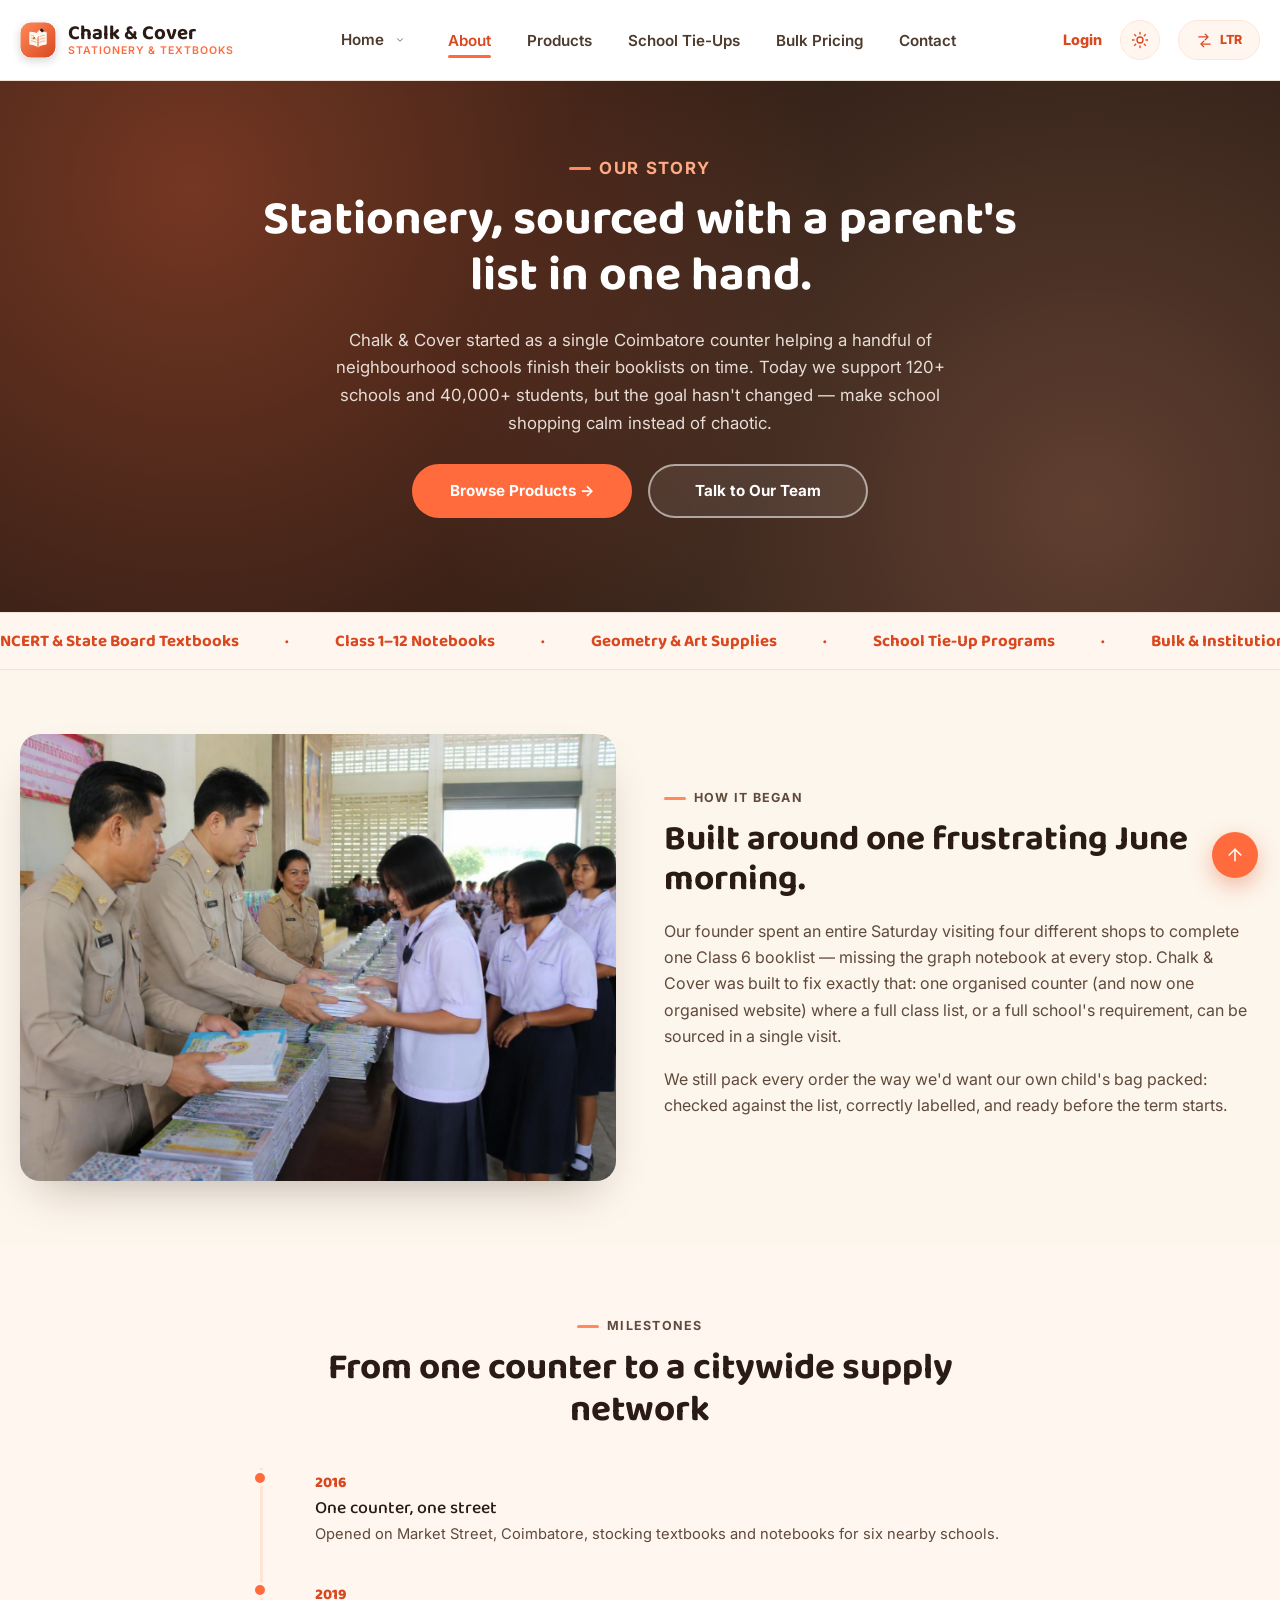
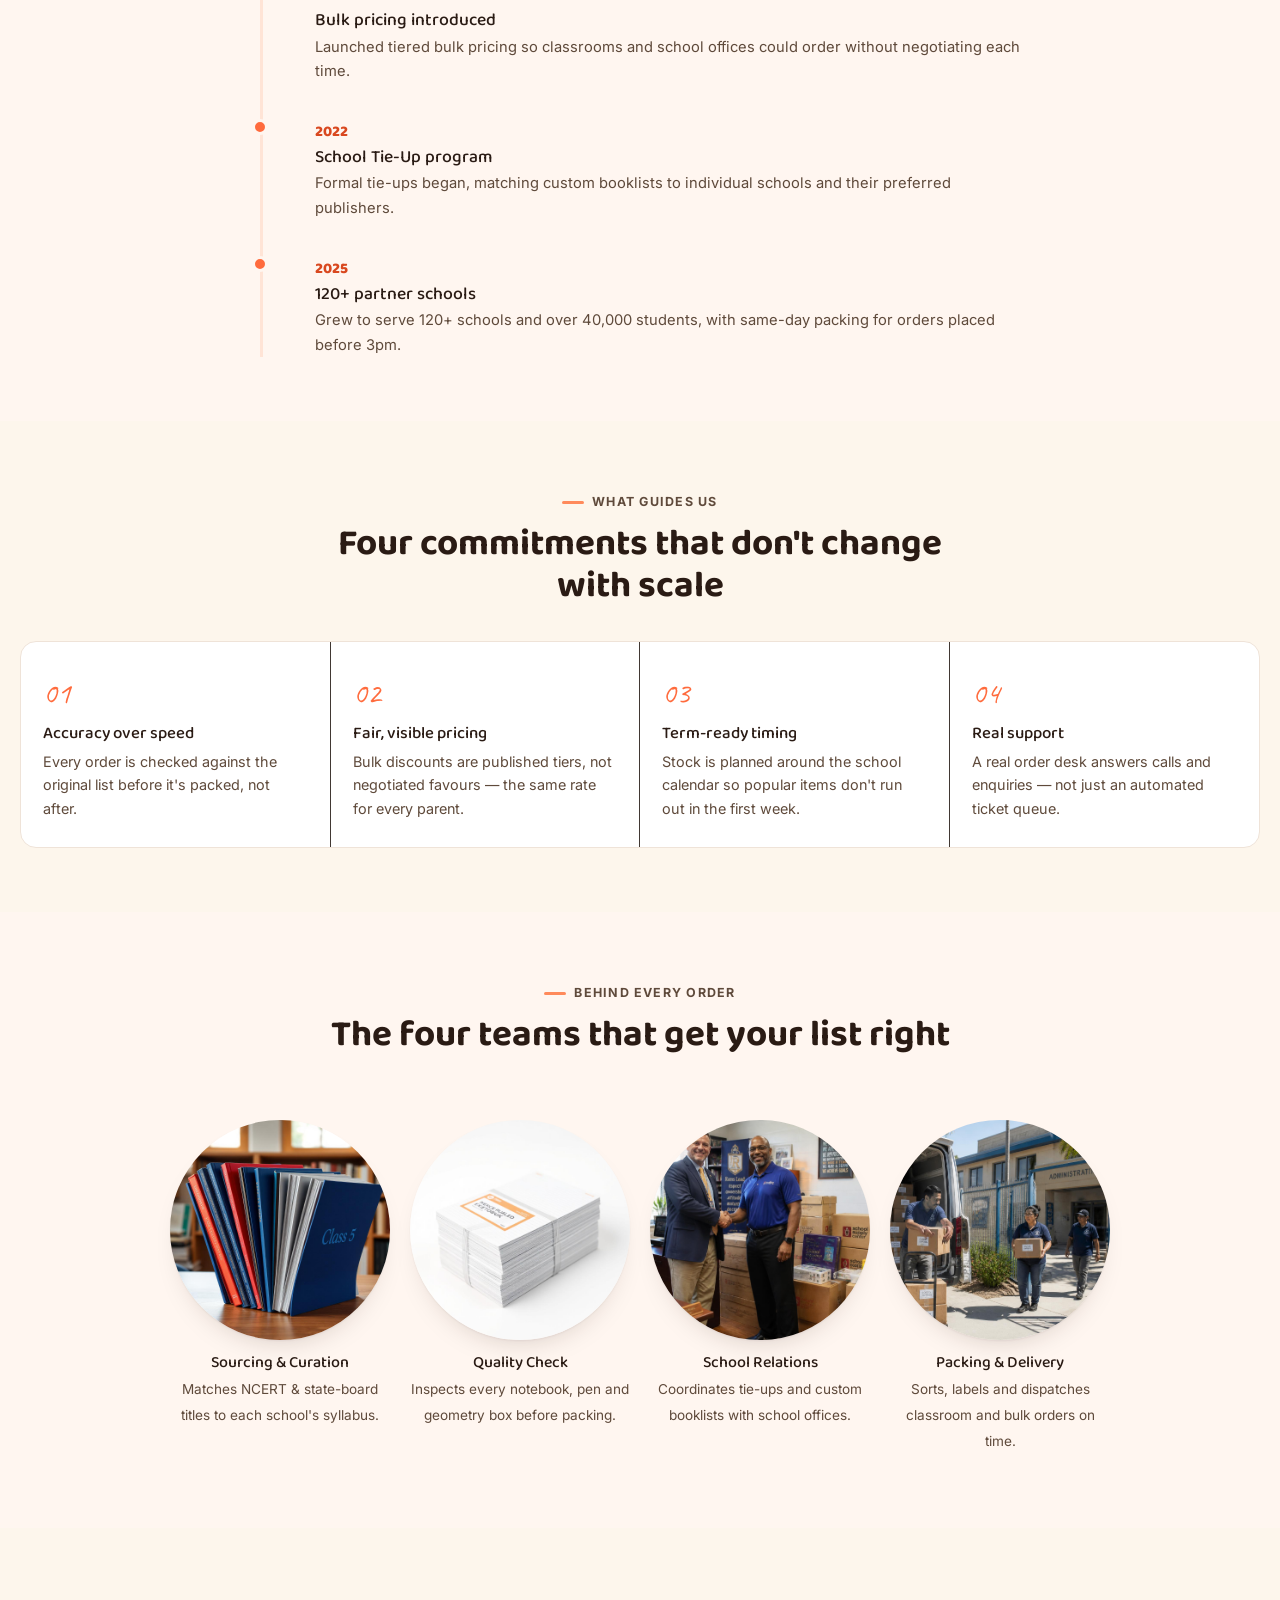
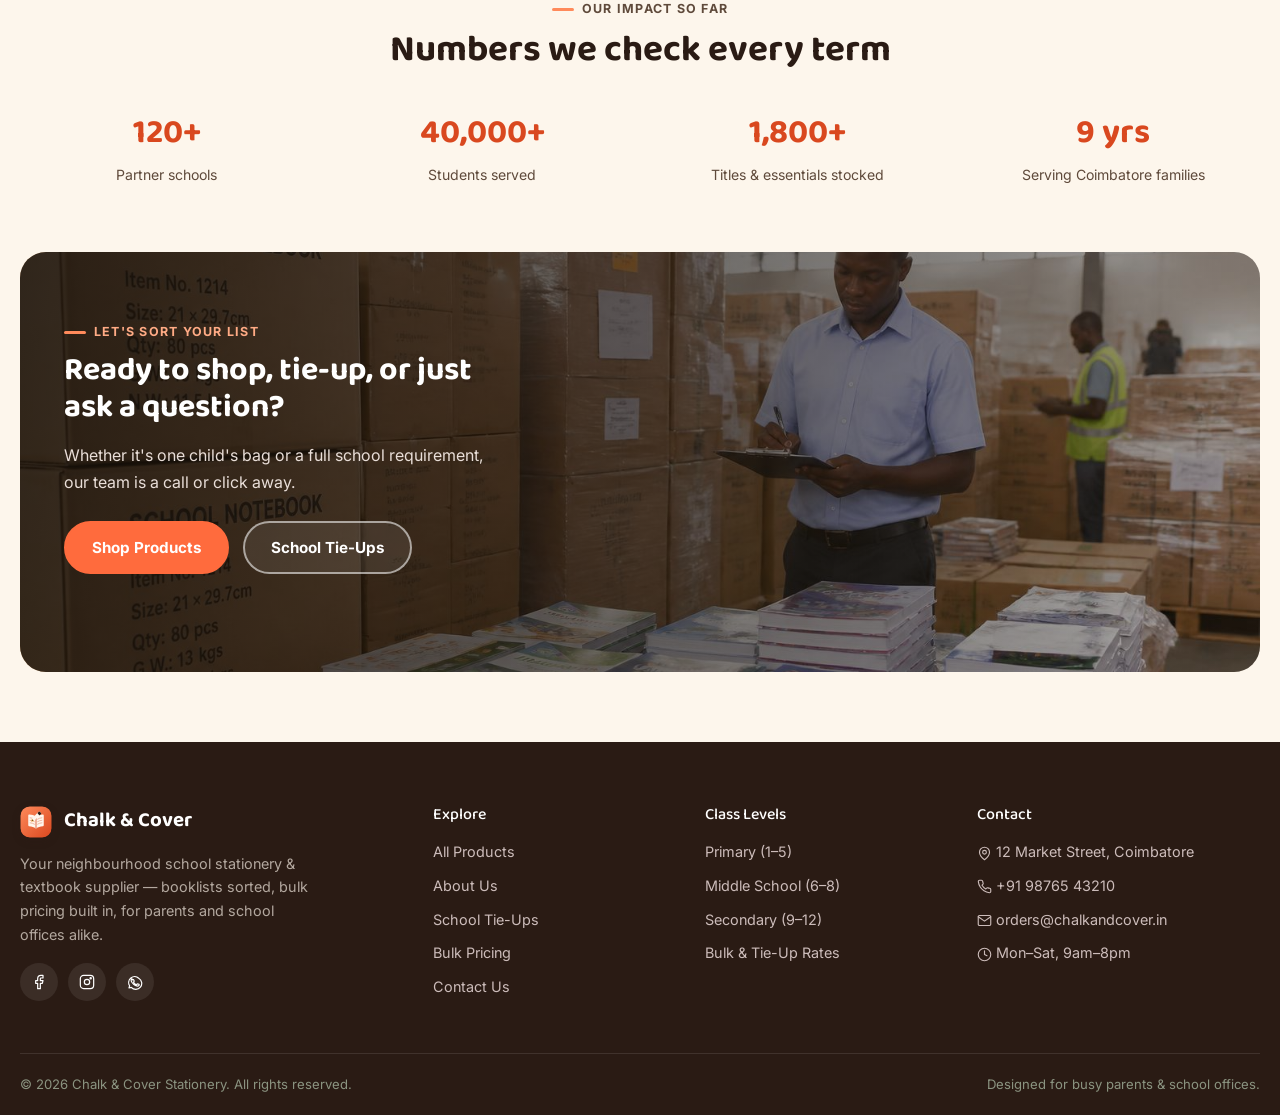
==== commit 38835dfa: "first commit" ====
--- a/about.html
+++ b/about.html
@@ -20,7 +20,7 @@
 <a class="brand" href="index.html"><img alt="Chalk &amp; Cover logo" class="brand-logo" height="36" src="assets/img/logo.svg" width="36"/>
 <span class="brand-word">Chalk &amp; Cover<small>Stationery &amp; Textbooks</small></span>
 </a>
-<ul class="nav-links"><li class="nav-home-item"><a class="nav-home-link nav-home-trigger" href="index.html" aria-haspopup="true">Home <svg class="icon-svg dropdown-arrow" width="10" height="10" viewBox="0 0 24 24" fill="none" stroke="currentColor" stroke-width="2.8" stroke-linecap="round" stroke-linejoin="round" style="margin-left:3px; display:inline-block; vertical-align:middle;"><path d="M6 9l6 6 6-6"></path></svg></a><div aria-label="Home page options" class="nav-home-menu"><a href="index.html">Home 1</a><a href="home2.html">Home 2</a></div></li><li><a class="active" href="about.html">About</a></li><li><a href="products.html">Products</a></li><li><a href="school-tieups.html">School Tie-Ups</a></li><li><a href="bulk-pricing.html">Bulk Pricing</a></li><li><a href="contact.html">Contact</a></li><li class="nav-mobile-only nav-mobile-settings" style="display:none;"><button aria-label="Switch to dark mode" aria-pressed="false" class="nav-icon-btn theme-toggle-btn" title="Toggle dark / light mode" type="button"><svg class="icon-svg theme-icon-sun" height="16" viewbox="0 0 24 24" width="16"><circle cx="12" cy="12" r="4"></circle><path d="M12 2v2M12 20v2M4.9 4.9l1.4 1.4M17.7 17.7l1.4 1.4M2 12h2M20 12h2M4.9 19.1l1.4-1.4M17.7 6.3l1.4-1.4"></path></svg><svg class="icon-svg theme-icon-moon" height="16" viewbox="0 0 24 24" width="16"><path d="M21 12.8A9 9 0 1 1 11.2 3 7 7 0 0 0 21 12.8Z"></path></svg><span>Dark Mode</span></button><button aria-label="Switch to right-to-left layout" aria-pressed="false" class="nav-icon-btn dir-toggle-btn" title="Toggle LTR / RTL direction" type="button"><svg class="icon-svg" height="16" viewbox="0 0 24 24" width="16"><path d="M17 3h4v4M21 3l-6 6"></path><path d="M7 21H3v-4M3 21l6-6"></path></svg><span class="dir-toggle-label">LTR</span></button></li><li class="nav-mobile-only nav-mobile-login-item"><a class="nav-mobile-login" href="login.html"><svg class="icon-svg" height="16" viewbox="0 0 24 24" width="16"><path d="M15 3h4a2 2 0 0 1 2 2v14a2 2 0 0 1-2 2h-4"></path><polyline points="10 17 15 12 10 7"></polyline><line x1="15" x2="3" y1="12" y2="12"></line></svg><span>Login</span></a></li></ul>
+<ul class="nav-links"><li class="nav-home-item"><div class="nav-home-row"><a class="nav-home-link" href="index.html">Home</a><button type="button" class="nav-dropdown-toggle" aria-label="Toggle Home Submenu" aria-expanded="false"><svg class="icon-svg dropdown-arrow" width="12" height="12" viewBox="0 0 24 24" fill="none" stroke="currentColor" stroke-width="2.8" stroke-linecap="round" stroke-linejoin="round"><path d="M6 9l6 6 6-6"></path></svg></button></div><div aria-label="Home page options" class="nav-home-menu"><a href="index.html">Home 1</a><a href="home2.html">Home 2</a></div></li><li><a class="active" href="about.html">About</a></li><li><a href="products.html">Products</a></li><li><a href="school-tieups.html">School Tie-Ups</a></li><li><a href="bulk-pricing.html">Bulk Pricing</a></li><li><a href="contact.html">Contact</a></li><li class="nav-mobile-only nav-mobile-settings" style="display:none;"><button aria-label="Switch to dark mode" aria-pressed="false" class="nav-icon-btn theme-toggle-btn" title="Toggle dark / light mode" type="button"><svg class="icon-svg theme-icon-sun" height="16" viewbox="0 0 24 24" width="16"><circle cx="12" cy="12" r="4"></circle><path d="M12 2v2M12 20v2M4.9 4.9l1.4 1.4M17.7 17.7l1.4 1.4M2 12h2M20 12h2M4.9 19.1l1.4-1.4M17.7 6.3l1.4-1.4"></path></svg><svg class="icon-svg theme-icon-moon" height="16" viewbox="0 0 24 24" width="16"><path d="M21 12.8A9 9 0 1 1 11.2 3 7 7 0 0 0 21 12.8Z"></path></svg><span>Dark Mode</span></button><button aria-label="Switch to right-to-left layout" aria-pressed="false" class="nav-icon-btn dir-toggle-btn" title="Toggle LTR / RTL direction" type="button"><svg class="icon-svg" height="16" viewbox="0 0 24 24" width="16"><path d="M17 3h4v4M21 3l-6 6"></path><path d="M7 21H3v-4M3 21l6-6"></path></svg><span class="dir-toggle-label">LTR</span></button></li><li class="nav-mobile-only nav-mobile-login-item"><a class="nav-mobile-login" href="login.html"><svg class="icon-svg" height="16" viewbox="0 0 24 24" width="16"><path d="M15 3h4a2 2 0 0 1 2 2v14a2 2 0 0 1-2 2h-4"></path><polyline points="10 17 15 12 10 7"></polyline><line x1="15" x2="3" y1="12" y2="12"></line></svg><span>Login</span></a></li></ul>
 <div class="nav-tools">
 <a class="auth-nav-link" href="login.html">Login</a>
 <button aria-label="Switch to dark mode" aria-pressed="false" class="nav-icon-btn theme-toggle-btn" id="themeToggleBtn" title="Toggle dark / light mode" type="button"><svg class="icon-svg theme-icon-sun" height="18" viewbox="0 0 24 24" width="18"><circle cx="12" cy="12" r="4"></circle><path d="M12 2v2M12 20v2M4.9 4.9l1.4 1.4M17.7 17.7l1.4 1.4M2 12h2M20 12h2M4.9 19.1l1.4-1.4M17.7 6.3l1.4-1.4"></path></svg><svg class="icon-svg theme-icon-moon" height="18" viewbox="0 0 24 24" width="18"><path d="M21 12.8A9 9 0 1 1 11.2 3 7 7 0 0 0 21 12.8Z"></path></svg></button><button aria-label="Switch to right-to-left layout" aria-pressed="false" class="nav-icon-btn dir-toggle-btn" id="dirToggleBtn" title="Toggle LTR / RTL direction" type="button"><svg aria-hidden="true" class="icon-svg dir-toggle-icon" height="17" viewbox="0 0 24 24" width="17"><path d="M4 7h12"></path><path d="M13 3l4 4-4 4"></path><path d="M20 17H8"></path><path d="M11 13l-4 4 4 4"></path></svg><span class="dir-toggle-label">LTR</span></button><button aria-expanded="false" aria-label="Toggle menu" class="nav-toggle"><svg class="icon-svg nav-toggle-icon-open" height="20" viewbox="0 0 24 24" width="20"><path d="M3 12h18"></path><path d="M3 6h18"></path><path d="M3 18h18"></path></svg><svg class="icon-svg nav-toggle-icon-close" height="20" viewbox="0 0 24 24" width="20"><path d="M18 6L6 18"></path><path d="M6 6l12 12"></path></svg></button>
--- a/css/style.css
+++ b/css/style.css
@@ -230,14 +230,15 @@
 .level-body li svg{flex-shrink:0;margin-top:2px;color:var(--green-600);}
 .card-link{margin-top:auto;font-weight:700;color:var(--green-700);display:inline-flex;align-items:center;gap:6px;}
 .card-link:hover{gap:10px;}
-/* ---------- Product cards ---------- */
-.prod-grid{display:grid;grid-template-columns:repeat(4,1fr);gap:22px;}
-@media (max-width:991px){.prod-grid{grid-template-columns:repeat(3,1fr);}}
-@media (max-width:700px){.prod-grid{grid-template-columns:repeat(2,1fr);}}
-@media (max-width:460px){.prod-grid{grid-template-columns:1fr;}}
-.prod-card{background:#fff;border:1px solid var(--gray-200);border-radius:var(--radius-card);overflow:hidden;position:relative;transition:.2s ease;display:flex;flex-direction:column;}
+.prod-grid{display:grid;grid-template-columns:repeat(4,minmax(0,1fr));gap:20px;}
+@media (max-width:1280px){.prod-grid{grid-template-columns:repeat(3,minmax(0,1fr));gap:18px;}}
+@media (max-width:991px){.prod-grid{grid-template-columns:repeat(3,minmax(0,1fr));gap:16px;}}
+@media (max-width:700px){.prod-grid{grid-template-columns:repeat(2,minmax(0,1fr));gap:14px;}}
+@media (max-width:460px){.prod-grid{grid-template-columns:1fr;gap:14px;}}
+.prod-card{background:#fff;border:1px solid var(--gray-200);border-radius:var(--radius-card);overflow:hidden;position:relative;transition:.2s ease;display:flex;flex-direction:column;min-width:0;}
 .prod-card:hover{box-shadow:var(--shadow-card);transform:translateY(-4px);border-color:var(--green-400);}
-.prod-thumb{aspect-ratio:4/3;min-height:240px;display:flex;align-items:center;justify-content:center;position:relative;padding:8px;box-sizing:border-box;}
+.prod-thumb{aspect-ratio:4/3;display:flex;align-items:center;justify-content:center;position:relative;padding:8px;box-sizing:border-box;overflow:hidden;}
+.prod-thumb img{max-width:100%;max-height:100%;object-fit:contain;}
 .prod-badge{position:absolute;top:10px;left:10px;background:var(--red-500);color:#fff;font-size:.68rem;font-weight:700;padding:4px 10px;border-radius:999px;z-index:2;}
 .prod-wish{position:absolute;top:10px;right:10px;width:32px;height:32px;border-radius:50%;background:#fff;display:flex;align-items:center;justify-content:center;color:var(--ink-500);box-shadow:0 2px 8px rgba(0,0,0,.1);z-index:2;}
 .prod-body{padding:16px 16px 18px;flex:1;display:flex;flex-direction:column;}
@@ -256,6 +257,50 @@
 .level-tabs{display:flex;gap:10px;flex-wrap:wrap;margin-bottom:34px;}
 .level-tab{padding:10px 20px;border-radius:999px;border:2px solid var(--gray-200);font-weight:700;font-size:.88rem;color:var(--ink-700);background:#fff;}
 .level-tab.active{background:var(--green-600);border-color:var(--green-600);color:#fff;}
+/* ---------- Products Page Balanced Layout ---------- */
+.products-main-section{width:100%;}
+.products-container{
+  max-width:1420px !important;
+  width:100% !important;
+  margin-left:auto !important;
+  margin-right:auto !important;
+  padding-left:clamp(16px, 3.2vw, 40px) !important;
+  padding-right:clamp(16px, 3.2vw, 40px) !important;
+  box-sizing:border-box !important;
+}
+.products-row{
+  display:flex !important;
+  flex-wrap:wrap !important;
+  margin-left:-12px !important;
+  margin-right:-12px !important;
+}
+.products-sidebar-col{
+  flex:0 0 280px !important;
+  max-width:280px !important;
+  width:280px !important;
+  padding-left:12px !important;
+  padding-right:12px !important;
+}
+.products-grid-col{
+  flex:1 1 0% !important;
+  min-width:0 !important;
+  max-width:calc(100% - 280px) !important;
+  padding-left:12px !important;
+  padding-right:12px !important;
+}
+@media (max-width:991px){
+  .products-sidebar-col{
+    flex:0 0 100% !important;
+    max-width:100% !important;
+    width:100% !important;
+    margin-bottom:20px;
+  }
+  .products-grid-col{
+    flex:0 0 100% !important;
+    max-width:100% !important;
+    width:100% !important;
+  }
+}
 /* ---------- Band / CTA sections ---------- */
 .band{background:var(--ink-900);color:#ede3e2;}
 .band .eyebrow{color:var(--green-450);}
@@ -1025,27 +1070,235 @@
 .auth-home-secondary{display:inline-flex;align-items:center;padding:10px 15px;border:1px solid var(--gray-200);border-radius:999px;background:#fff;color:var(--ink-700);font-size:.84rem;font-weight:800;transition:.18s ease;}
 .auth-home-secondary:hover{border-color:var(--green-100);background:var(--green-50);color:var(--green-700);}
 .home-icon{font-size:1rem;line-height:1;}
-.home2-hero{position:relative;min-height:560px;display:flex;align-items:stretch;overflow:hidden;background:#291c16;color:#fff;}
-.home2-hero-bg{position:absolute;inset:0;background:url('../assets/img/hero-home2-bg.jpg') center/cover no-repeat;transform:scale(1.02);}
-.home2-hero-overlay{position:absolute;inset:0;background:linear-gradient(90deg,rgba(35,14,8,.86),rgba(38,20,12,.55) 48%,rgba(38,20,12,.12));}
-.home2-hero-content{position:relative;z-index:1;display:flex;align-items:center;min-height:560px;width:100%;}
-.home2-copy{max-width:700px;padding:70px 0;}
-.home2-copy h1{color:#fff;font-size:clamp(2.7rem,5.5vw,5rem);line-height:1.02;margin:14px 0 18px;}
-.home2-copy h1 mark{color:#e47e67;background:transparent;}
-.home2-copy>p:not(.hero-since){font-size:1.08rem;line-height:1.75;color:rgba(255,255,255,.9);max-width:650px;}
-.home2-hero-points{display:flex;gap:22px;flex-wrap:wrap;margin-top:28px;color:#f5dad4;font-weight:700;font-size:.9rem;}
+/* Home 2 Distinct Split Hero Layout */
+.home2-hero-split {
+  padding: 60px 0 54px;
+  background: linear-gradient(135deg, #FFF6F0 0%, #FDF0E6 50%, #FAF6EE 100%);
+  border-bottom: 1px solid var(--gray-200);
+  position: relative;
+  overflow: hidden;
+}
+.home2-hero-grid {
+  display: grid;
+  grid-template-columns: 1.15fr 0.85fr;
+  gap: 48px;
+  align-items: center;
+}
+.home2-badge {
+  display: inline-flex;
+  align-items: center;
+  gap: 6px;
+  padding: 6px 14px;
+  border-radius: 999px;
+  background: var(--green-100);
+  color: var(--green-700);
+  font-weight: 800;
+  font-size: 0.82rem;
+  letter-spacing: 0.03em;
+  text-transform: uppercase;
+  margin-bottom: 16px;
+}
+.home2-hero-left h1 {
+  font-size: clamp(2.4rem, 4.5vw, 3.8rem);
+  line-height: 1.08;
+  color: var(--ink-900);
+  margin-bottom: 16px;
+}
+.home2-hero-left h1 mark {
+  color: var(--green-600);
+  background: transparent;
+  padding: 0;
+}
+.home2-subhead {
+  font-size: 1.05rem;
+  line-height: 1.65;
+  color: var(--ink-500);
+  max-width: 580px;
+  margin-bottom: 24px;
+}
+.home2-quick-pills {
+  display: flex;
+  align-items: center;
+  gap: 12px;
+  flex-wrap: wrap;
+  margin-bottom: 26px;
+  padding: 12px 16px;
+  background: #fff;
+  border: 1px solid var(--gray-200);
+  border-radius: 14px;
+  box-shadow: 0 4px 12px rgba(40,20,10,0.04);
+}
+.home2-quick-pills .pill-label {
+  font-size: 0.82rem;
+  font-weight: 800;
+  color: var(--ink-900);
+  text-transform: uppercase;
+  letter-spacing: 0.04em;
+}
+.home2-quick-pills .pill-group {
+  display: flex;
+  gap: 8px;
+  flex-wrap: wrap;
+}
+.hero-pill {
+  padding: 5px 12px;
+  border-radius: 999px;
+  background: var(--green-50);
+  border: 1px solid var(--green-100);
+  color: var(--green-700);
+  font-size: 0.82rem;
+  font-weight: 700;
+  transition: all 0.2s ease;
+}
+.hero-pill:hover {
+  background: var(--green-600);
+  border-color: var(--green-600);
+  color: #fff;
+  transform: translateY(-1px);
+}
+.home2-hero-left .hero-ctas {
+  display: flex;
+  gap: 14px;
+  align-items: center;
+  margin-bottom: 28px;
+}
+.home2-hero-points {
+  display: flex;
+  gap: 20px;
+  flex-wrap: wrap;
+  color: var(--ink-700);
+  font-size: 0.88rem;
+  font-weight: 700;
+}
+.home2-hero-points span {
+  display: inline-flex;
+  align-items: center;
+  gap: 6px;
+  color: var(--ink-900);
+}
+.home2-hero-points span svg {
+  color: var(--green-600);
+}
+
+/* Right Column Card Frame & Floating Badges */
+.home2-hero-right {
+  position: relative;
+}
+.home2-hero-card-frame {
+  position: relative;
+  border-radius: 24px;
+  overflow: hidden;
+  box-shadow: var(--shadow-lift);
+  border: 4px solid #fff;
+  aspect-ratio: 4/3.2;
+}
+.home2-hero-img {
+  width: 100%;
+  height: 100%;
+  object-fit: cover;
+  display: block;
+}
+.home2-hero-card-overlay {
+  position: absolute;
+  inset: 0;
+  background: linear-gradient(180deg, rgba(40,20,10,0.05) 0%, rgba(40,20,10,0.3) 100%);
+}
+.home2-float-card {
+  position: absolute;
+  z-index: 2;
+  display: flex;
+  align-items: center;
+  gap: 12px;
+  padding: 12px 18px;
+  background: rgba(255, 255, 255, 0.95);
+  backdrop-filter: blur(8px);
+  border: 1px solid var(--gray-200);
+  border-radius: 14px;
+  box-shadow: 0 12px 28px rgba(40,20,10,0.15);
+  transition: transform 0.25s ease;
+}
+.home2-float-card:hover {
+  transform: translateY(-2px);
+}
+.home2-float-card.float-top {
+  top: 20px;
+  right: 20px;
+}
+.home2-float-card.float-bottom {
+  bottom: 20px;
+  left: 20px;
+}
+.float-icon {
+  width: 36px;
+  height: 36px;
+  border-radius: 10px;
+  background: var(--green-100);
+  color: var(--green-700);
+  display: flex;
+  align-items: center;
+  justify-content: center;
+  flex-shrink: 0;
+}
+.float-icon-alt {
+  width: 36px;
+  height: 36px;
+  border-radius: 10px;
+  background: var(--amber-100);
+  color: var(--amber-500);
+  display: flex;
+  align-items: center;
+  justify-content: center;
+  font-weight: 800;
+  font-size: 1.1rem;
+  flex-shrink: 0;
+}
+.home2-float-card strong {
+  display: block;
+  font-size: 0.88rem;
+  color: var(--ink-900);
+  line-height: 1.2;
+}
+.home2-float-card span {
+  font-size: 0.76rem;
+  color: var(--ink-500);
+}
+
+@media (max-width: 991px) {
+  .home2-hero-grid {
+    grid-template-columns: 1fr;
+    gap: 36px;
+  }
+  .home2-hero-card-frame {
+    aspect-ratio: 16/9;
+  }
+}
+@media (max-width: 520px) {
+  .home2-hero-split {
+    padding: 40px 0 34px;
+  }
+  .home2-float-card {
+    padding: 8px 12px;
+  }
+  .home2-float-card strong {
+    font-size: 0.8rem;
+  }
+  .home2-float-card span {
+    display: none;
+  }
+}
 .home2-trust{background:var(--ink-900);color:#fff;}
 .home2-trust-grid{display:grid;grid-template-columns:repeat(4,1fr);gap:1px;background:rgba(255,255,255,.12);}
 .home2-trust-grid>div{padding:24px 18px;background:var(--ink-900);display:grid;gap:2px;}
 .home2-trust-grid strong{font-family:'Baloo 2';font-size:1.55rem;color:#e8846d;}
 .home2-trust-grid span{font-size:.82rem;color:#d2c4c0;}
 .home2-category-grid{display:grid;grid-template-columns:repeat(3,1fr);gap:20px;}
-.home2-category{display:grid;grid-template-columns:120px 1fr;gap:18px;align-items:center;padding:14px;border:1px solid var(--gray-200);border-radius:18px;background:#fff;box-shadow:var(--shadow-card);transition:.2s ease;}
+.home2-category{display:grid;grid-template-columns:120px 1fr;gap:18px;align-items:center;padding:14px;border:1px solid var(--gray-200);border-radius:18px;background:#fff;box-shadow:var(--shadow-card);transition:.2s ease;min-width:0;overflow:hidden;}
 .home2-category:hover{transform:translateY(-3px);box-shadow:var(--shadow-lift);border-color:var(--green-100);}
-.home2-category img{width:120px;height:105px;object-fit:cover;border-radius:12px;}
-.home2-category h3{font-size:1.05rem;margin-bottom:4px;}
-.home2-category p{font-size:.82rem;color:var(--ink-500);line-height:1.45;margin-bottom:7px;}
-.home2-category span{font-size:.8rem;font-weight:800;color:var(--green-700);}
+.home2-category > div{min-width:0;overflow:hidden;}
+.home2-category img{width:120px;height:105px;object-fit:cover;border-radius:12px;flex-shrink:0;}
+.home2-category h3{font-size:1.05rem;margin-bottom:4px;overflow-wrap:break-word;word-break:normal;}
+.home2-category p{font-size:.82rem;color:var(--ink-500);line-height:1.45;margin-bottom:7px;overflow-wrap:break-word;word-break:normal;}
+.home2-category span{font-size:.8rem;font-weight:800;color:var(--green-700);display:inline-block;overflow-wrap:break-word;}
 .home2-soft{background:var(--green-50);}
 .home2-feature-grid{display:grid;grid-template-columns:repeat(4,1fr);gap:18px;}
 .home2-feature-grid article{padding:26px;border:1px solid var(--green-100);background:#fff;border-radius:18px;}
@@ -1084,9 +1337,10 @@
 .home2-cta .btn-brand:hover{background:#f9ece8;border-color:#f9ece8;}
 .home2-cta .btn-brand-outline{color:#fff;border-color:rgba(255,255,255,.6);}
 .home2-cta .btn-brand-outline:hover{background:#fff;color:var(--green-700);}
-@media(max-width:1000px){.home2-category-grid{grid-template-columns:repeat(2,1fr)}.home2-feature-grid{grid-template-columns:repeat(2,1fr)}.home2-trust-grid{grid-template-columns:repeat(2,1fr)}.home2-split{grid-template-columns:1fr}.home2-split.reverse .home2-split-image{order:2}.home2-cta .container-xl{display:grid}}
-@media(max-width:700px){.home2-category-grid,.home2-feature-grid,.home2-steps,.home2-trust-grid{grid-template-columns:1fr}.home2-category{grid-template-columns:100px 1fr}.home2-category img{width:100px;height:90px}.home2-copy{padding:40px 0}.home2-hero,.home2-hero-content{min-height:440px}.home2-hero-bg,.home1-hero-bg,.home2-hero-bg-alt{background-position:center top!important;}.auth-home-nav{top:18px;left:22px}.auth-home-secondary{display:none}.auth-form-side{padding-top:95px!important}}
-@media(max-width:480px){.home2-hero,.home2-hero-content{min-height:380px}}
+@media(max-width:1199px){.home2-category-grid{grid-template-columns:repeat(2,minmax(0,1fr))}.home2-feature-grid{grid-template-columns:repeat(2,minmax(0,1fr))!important}.home2-trust-grid{grid-template-columns:repeat(2,minmax(0,1fr))!important}.home2-split{grid-template-columns:1fr}.home2-split.reverse .home2-split-image{order:2}.home2-cta .container-xl{display:grid}}
+@media(max-width:700px){.home2-category-grid,.home2-feature-grid,.home2-steps,.home2-trust-grid{grid-template-columns:1fr !important}.home2-category{grid-template-columns:105px 1fr;gap:14px;padding:12px;}.home2-category img{width:105px;height:95px;}.home2-copy{padding:40px 0}.home2-hero,.home2-hero-content{min-height:440px}.home2-hero-bg,.home1-hero-bg,.home2-hero-bg-alt{background-position:center top!important;}.auth-home-nav{top:18px;left:22px}.auth-home-secondary{display:none}.auth-form-side{padding-top:95px!important}}
+@media(max-width:480px){.home2-hero,.home2-hero-content{min-height:380px}.home2-category{grid-template-columns:92px 1fr;gap:12px;padding:12px;}.home2-category img{width:92px;height:86px;border-radius:10px;}.home2-category h3{font-size:.98rem;}.home2-category p{font-size:.78rem;line-height:1.4;margin-bottom:5px;}.home2-category span{font-size:.76rem;}}
+@media(max-width:360px){.home2-category{grid-template-columns:80px 1fr;gap:10px;padding:10px;}.home2-category img{width:80px;height:76px;}}
 /* ---------- FINAL V17: reliable Home 1/Home 2 navigation ---------- */
 /* Guarantee a single navbar wishlist control even if a legacy fragment is present. */
 .nav-tools > a[aria-label="Wishlist"] ~ a[aria-label="Wishlist"]{display:none!important;}
@@ -1342,12 +1596,36 @@
 .about-timeline-item h3{margin:2px 0 4px;font-size:1.1rem;}
 .about-timeline-item p{margin:0;color:var(--ink-500);font-size:.92rem;}
 .about-values{padding:64px 0;}
-.about-values-row{display:flex;flex-wrap:wrap;gap:0;border-top:1px solid var(--gray-200);margin-top:30px;}
-.about-value{flex:1 1 220px;padding:26px 22px;border-bottom:1px solid var(--gray-200);border-right:1px solid var(--gray-200);}
+.about-values-row{
+  display:grid;
+  grid-template-columns:repeat(4,1fr);
+  gap:0;
+  border:1px solid var(--gray-200);
+  border-radius:16px;
+  background:#fff;
+  overflow:hidden;
+  margin-top:30px;
+}
+.about-value{
+  padding:26px 22px;
+  border-right:1px solid var(--gray-200);
+  border-bottom:none;
+}
 .about-value:last-child{border-right:none;}
 .about-value-num{font-family:'Caveat',cursive;font-size:1.9rem;color:var(--green-600);display:block;margin-bottom:6px;}
 .about-value h3{font-size:1.05rem;margin-bottom:6px;}
 .about-value p{color:var(--ink-500);font-size:.9rem;margin:0;}
+@media(max-width:900px){
+  .about-values-row{grid-template-columns:repeat(2,1fr);}
+  .about-value{border-bottom:1px solid var(--gray-200);}
+  .about-value:nth-child(2n){border-right:none;}
+  .about-value:nth-child(3),.about-value:nth-child(4){border-bottom:none;}
+}
+@media(max-width:520px){
+  .about-values-row{grid-template-columns:1fr;}
+  .about-value{border-right:none;border-bottom:1px solid var(--gray-200);}
+  .about-value:last-child{border-bottom:none;}
+}
 .about-team{padding:64px 0;background:var(--green-50);}
 .about-team-strip{display:flex;gap:20px;overflow-x:auto;padding:30px 4px 10px;scroll-snap-type:x mandatory;}
 .about-team-card{flex:0 0 220px;scroll-snap-align:start;text-align:center;}
@@ -1680,16 +1958,8 @@
 /* Connected timeline for the numbered "how it works" steps */
 .step-row-timeline{position:relative;}
 .step-row-timeline::before{
-  content:"";position:absolute;top:21px;left:calc(12.5% + 21px);right:calc(12.5% + 21px);
-  height:2px;background:var(--brand-100);z-index:0;
-}
-.step-row-timeline .step-card{background:transparent;border:0;padding:0 10px;text-align:center;}
-.step-row-timeline .step-num{
-  position:relative;z-index:1;margin:0 auto 16px;border-radius:50%;
-  box-shadow:0 0 0 6px var(--cream);
-}
-.step-row-timeline h5{font-size:1rem;}
-@media (max-width:850px){.step-row-timeline::before{display:none;}}
+  display: none !important;
+}
 /* Partner network as pill badges instead of a card grid */
 .tieup-page .logo-grid{
   display:flex;flex-wrap:wrap;gap:12px;justify-content:center;
@@ -1701,6 +1971,22 @@
 .tieup-page .logo-card .sch-ic{width:34px;height:34px;flex:0 0 34px;}
 .tieup-page .logo-card .sch-ic svg{width:18px;height:18px;}
 .tieup-page .logo-card strong{font-size:.85rem;}
+@media (max-width:640px){
+  .tieup-page .logo-grid{
+    display:flex;
+    flex-direction:column;
+    align-items:center;
+    gap:10px;
+    max-width:320px;
+    margin:0 auto;
+  }
+  .tieup-page .logo-card{
+    width:100%;
+    max-width:290px;
+    justify-content:flex-start;
+    box-sizing:border-box;
+  }
+}
 /* Auth image/button refinement */
 .auth-visual{position:relative;overflow:hidden;}
 .auth-visual > img{width:100%;height:100%;object-fit:cover;object-position:center;display:block;}
@@ -1762,8 +2048,8 @@
 .bulk-proof span{color:var(--green-700);font-weight:800;}
 .bulk-hero-bottom .hero-ctas{margin:0 0 0 auto;}
 @media (max-width:991px){.tieup-hero-v2-grid,.bulk-hero-heading{grid-template-columns:1fr;gap:35px;}.tieup-visual{min-height:400px;order:2;}.tieup-copy{order:1;}.bulk-live-card{max-width:520px;}.bulk-hero-bottom .hero-ctas{margin-left:0;}}
-@media (max-width:700px){.tieup-hero-v2{padding:38px 0 48px;}.tieup-photo-frame{height:360px;}.tieup-float-card{right:-4px;top:20px;}.tieup-orbit-card{width:100px;height:100px;left:0;bottom:10px;}.tieup-benefits{grid-template-columns:1fr;}.bulk-hero-v2{padding:38px 0 48px;}.bulk-tier-roadmap{grid-template-columns:1fr 1fr;}.roadmap-line{display:none;}.bulk-hero-heading h1{font-size:2.55rem;}}
-@media (max-width:480px){.tieup-photo-frame{height:300px;border-width:7px;}.tieup-float-card{max-width:190px;padding:10px;}.tieup-orbit-card{width:88px;height:88px;}.tieup-orbit-card strong{font-size:1.4rem;}.bulk-tier-roadmap{grid-template-columns:1fr;}}
+@media (max-width:700px){.tieup-hero-v2{padding:38px 0 48px;}.tieup-photo-frame{height:360px;}.tieup-float-card{right:-4px;top:20px;}.tieup-orbit-card{width:100px;height:100px;left:0;bottom:10px;}.tieup-benefits{grid-template-columns:1fr;}.bulk-hero-v2{padding:38px 0 48px;}.bulk-tier-roadmap{grid-template-columns:1fr 1fr;gap:14px;}.roadmap-line{display:none;}.roadmap-step.active{transform:none;}.bulk-hero-heading h1{font-size:2.55rem;}}
+@media (max-width:560px){.tieup-photo-frame{height:300px;border-width:7px;}.tieup-float-card{max-width:190px;padding:10px;}.tieup-orbit-card{width:88px;height:88px;}.tieup-orbit-card strong{font-size:1.4rem;}.bulk-tier-roadmap{grid-template-columns:1fr !important;gap:12px !important;}.roadmap-step{margin:0 !important;box-sizing:border-box !important;}.roadmap-step.active{transform:none !important;margin:0 !important;padding:13px 14px 15px !important;box-shadow:0 6px 18px rgba(47,75,52,.1) !important;}}
 /* ---------- FINAL FIX: Home submenu stays open while moving from Home to Home 1/2 ---------- */
 /* Invisible hover bridge keeps the submenu active during mouse movement. */
 /* Mobile & tablet: keep Home as a direct link and hide Home 1 / Home 2 dropdown items. */
@@ -1877,14 +2163,41 @@
    inline under it (tap again, or tap a link, navigates/closes).
    ================================================================ */
 .nav-home-item{position:relative;}
+.nav-home-row{
+  display:inline-flex;
+  align-items:center;
+  gap:4px;
+}
+.nav-home-link,
 .nav-home-trigger{
   display:inline-flex;align-items:center;
   color:var(--ink-700);font-weight:600;font-size:.95rem;
-  text-decoration:none;
-}
+  text-decoration:none;position:relative;padding:6px 0;
+  transition:color .18s ease;
+}
+.nav-home-link:hover,
+.nav-home-link.active,
 .nav-home-trigger:hover,
 .nav-home-trigger.active,
+.nav-home-item.has-active > .nav-home-row > .nav-home-link,
+.nav-home-item.has-active > .nav-home-trigger,
 .nav-home-trigger[aria-expanded="true"]{color:var(--green-700);}
+
+.nav-home-link.active::after,
+.nav-home-trigger.active::after,
+.nav-home-item.has-active > .nav-home-row > .nav-home-link::after,
+.nav-home-item.has-active > .nav-home-trigger::after{
+  content:"";position:absolute;left:0;right:0;bottom:-2px;height:3px;
+  background:var(--green-600);border-radius:3px;
+}
+
+.nav-dropdown-toggle{
+  display:inline-flex;align-items:center;justify-content:center;
+  width:24px;height:24px;padding:0;background:transparent;border:0;
+  color:var(--ink-600);border-radius:6px;cursor:pointer;
+  transition:color .18s ease,background .18s ease,transform .2s ease;
+}
+.nav-dropdown-toggle:hover{color:var(--green-700);background:var(--green-50);}
 
 .nav-home-menu{
   display:flex;flex-direction:column;gap:2px;
@@ -1896,25 +2209,151 @@
   display:block;padding:10px 13px;border-radius:8px;
   color:var(--ink-700)!important;font-weight:700;font-size:.9rem;
   white-space:nowrap;text-decoration:none;
+  transition:background .18s ease,color .18s ease;
 }
 .nav-home-menu a:hover,
 .nav-home-menu a:focus-visible{background:var(--green-50);color:var(--green-700)!important;}
+.nav-home-menu a.active{
+  background:var(--green-100)!important;
+  color:var(--green-750, #144829)!important;
+  font-weight:800!important;
+}
+
 @media(min-width:1200px){
-  .nav-home-item::after{content:"";position:absolute;left:50%;top:100%;width:150px;height:14px;transform:translateX(-50%);}
+  .nav-home-item::after{content:"";position:absolute;left:50%;top:100%;width:160px;height:16px;transform:translateX(-50%);}
   .nav-home-menu{position:absolute;top:calc(100% + 10px);left:50%;min-width:150px;padding:8px;transform:translateX(-50%) translateY(-6px);opacity:0;visibility:hidden;pointer-events:none;transition:opacity .18s ease,transform .18s ease,visibility .18s ease;}
   .nav-home-item:hover>.nav-home-menu,
   .nav-home-item:focus-within>.nav-home-menu,
+  .nav-home-row:hover + .nav-home-menu,
   .nav-home-item.is-open>.nav-home-menu{opacity:1;visibility:visible;pointer-events:auto;transform:translateX(-50%) translateY(0);}
 }
+
 @media(max-width:1199px){
+  .nav-links > li > a {
+    display: block;
+    width: 100%;
+    padding: 12px 14px;
+    border-radius: 10px;
+    font-size: 0.98rem;
+    font-weight: 600;
+    color: var(--ink-700);
+    text-decoration: none;
+    transition: background 0.18s ease, color 0.18s ease;
+  }
+  .nav-links > li > a:hover {
+    background: var(--green-50);
+    color: var(--green-700);
+  }
+  .nav-links > li > a.active {
+    background: var(--green-100) !important;
+    color: var(--green-750, #144829) !important;
+    font-weight: 800 !important;
+    box-shadow: inset 4px 0 0 var(--green-600);
+  }
+  .nav-links > li > a.active::after {
+    display: none;
+  }
+
+  .nav-home-row {
+    display: flex;
+    align-items: center;
+    justify-content: space-between;
+    width: 100%;
+    border-radius: 10px;
+    padding-right: 4px;
+    transition: background 0.18s ease;
+  }
+  .nav-home-row:hover {
+    background: var(--green-50);
+  }
+  .nav-home-item.has-active > .nav-home-row {
+    background: var(--green-100) !important;
+    box-shadow: inset 4px 0 0 var(--green-600);
+  }
+  .nav-home-row > .nav-home-link {
+    flex: 1;
+    display: block;
+    padding: 12px 14px;
+    border-radius: 10px;
+    font-size: 0.98rem;
+    font-weight: 600;
+    color: var(--ink-700);
+    text-decoration: none;
+  }
+  .nav-home-row > .nav-home-link::after {
+    display: none;
+  }
+  .nav-home-item.has-active > .nav-home-row > .nav-home-link {
+    color: var(--green-750, #144829) !important;
+    font-weight: 800 !important;
+  }
+  .nav-dropdown-toggle {
+    width: 44px;
+    height: 44px;
+    flex-shrink: 0;
+    border-radius: 8px;
+    color: var(--ink-700);
+    display: inline-flex;
+    align-items: center;
+    justify-content: center;
+  }
+  .nav-dropdown-toggle:hover,
+  .nav-dropdown-toggle:active {
+    background: rgba(0, 0, 0, 0.06);
+    color: var(--green-700);
+  }
+
   .nav-home-trigger{width:100%;padding:13px 10px;border-radius:10px;}
   .nav-home-trigger:hover{background:var(--green-50);}
-  .nav-home-menu{display:none;position:static;width:100%;min-width:0;margin:2px 0 6px;padding:4px 4px 4px 18px;background:transparent;border:0;box-shadow:none;}
-  .nav-home-item.is-open>.nav-home-menu{display:flex;}
-  .nav-home-menu a{padding:11px 14px;}
+  .nav-home-menu{
+    display:none;position:static;width:100%;min-width:0;
+    margin:4px 0 8px;padding:4px 6px 4px 18px;
+    background:rgba(0,0,0,0.02);
+    border-left:3px solid var(--green-300);
+    border-radius:0 8px 8px 0;
+    box-shadow:none;border-top:0;border-right:0;border-bottom:0;
+    gap:4px;
+  }
+  .nav-home-item.is-open > .nav-home-menu,
+  .nav-home-item:hover > .nav-home-menu,
+  .nav-home-row:hover + .nav-home-menu,
+  .nav-home-row:hover ~ .nav-home-menu,
+  .nav-home-item:focus-within > .nav-home-menu,
+  .nav-home-item:has(.nav-home-link:hover) > .nav-home-menu,
+  .nav-home-item:has(.nav-home-row:hover) > .nav-home-menu{
+    display:flex !important;
+    opacity:1 !important;
+    visibility:visible !important;
+    pointer-events:auto !important;
+  }
+  .nav-home-menu a{padding:10px 14px;font-size:0.92rem;}
+  .nav-home-menu a.active {
+    background: var(--green-200) !important;
+    color: var(--green-750, #144829) !important;
+    font-weight: 800 !important;
+  }
 }
 body.dark-mode .nav-home-menu{background:#241a15;border-color:#3a2f29;}
 body.dark-mode .nav-home-menu a{color:#f1e7e0!important;}
+body.dark-mode .nav-home-menu a.active{background:rgba(255,107,61,0.25)!important;color:#ff8a6b!important;}
+body.dark-mode .nav-dropdown-toggle{color:#f1e7e0;}
+body.dark-mode .nav-dropdown-toggle:hover{background:rgba(255,255,255,0.08);color:#ff8a6b;}
+body.dark-mode .nav-home-row:hover{background:rgba(255,255,255,0.04);}
+@media(max-width:1199px){
+  body.dark-mode .nav-links > li > a.active,
+  body.dark-mode .nav-home-item.has-active > .nav-home-row{
+    background:rgba(255,107,61,0.2)!important;
+    color:#ff987f!important;
+    box-shadow:inset 4px 0 0 #ff6b3d;
+  }
+  body.dark-mode .nav-home-item.has-active > .nav-home-row > .nav-home-link{
+    color:#ff987f!important;
+  }
+  body.dark-mode .nav-home-menu{
+    background:rgba(255,255,255,0.02);
+    border-left-color:#ff6b3d;
+  }
+}
 .brand-logo{
   width:36px;height:36px;border-radius:10px;flex-shrink:0;
   box-shadow:0 3px 8px rgba(42,27,20,.18);
@@ -2049,14 +2488,15 @@
   justify-content: center;
 }
 .cc-trust-card h3 {
-  font-size: 1.1rem;
+  font-size: 1rem;
   margin: 0;
   color: var(--ink-900);
   font-family: 'Baloo 2', sans-serif;
   font-weight: 700;
-  line-height: 1.3;
-  display: flex;
-  align-items: flex-start;
+  line-height: 1.25;
+  min-height: 0;
+  white-space: normal;
+  overflow-wrap: break-word;
 }
 .cc-trust-card p {
   margin: 0;
@@ -2197,45 +2637,178 @@
   }
 }
 
-/* Dark mode compatibility */
+/* Dark mode compatibility & High-Contrast Typography */
+body.dark-mode {
+  background-color: #16100c !important;
+  color: #e7ddd6 !important;
+}
+body.dark-mode h1,
+body.dark-mode h2,
+body.dark-mode h3,
+body.dark-mode h4,
+body.dark-mode h5,
+body.dark-mode h6 {
+  color: #f1e7e0 !important;
+}
+body.dark-mode p {
+  color: #c0b0a6 !important;
+}
+
+/* Section & Card Overrides for Dark Mode */
+body.dark-mode .about-values-row {
+  background: #241a15 !important;
+  border-color: #382b23 !important;
+}
+body.dark-mode .about-value {
+  border-color: #382b23 !important;
+}
+body.dark-mode .about-value h3 {
+  color: #f1e7e0 !important;
+}
+body.dark-mode .about-value p {
+  color: #c0b0a6 !important;
+}
+body.dark-mode .about-value-num {
+  color: var(--green-450) !important;
+}
+
+body.dark-mode .about-timeline {
+  background: #1c1512 !important;
+}
+body.dark-mode .about-timeline-item h3 {
+  color: #f1e7e0 !important;
+}
+body.dark-mode .about-timeline-item p {
+  color: #c0b0a6 !important;
+}
+
+body.dark-mode .about-team-card h4 {
+  color: #f1e7e0 !important;
+}
+body.dark-mode .about-team-card span {
+  color: #c0b0a6 !important;
+}
+
 body.dark-mode .cc-trust-section {
-  background: #19120f;
-  border-color: #332722;
+  background: #19120f !important;
+  border-color: #332722 !important;
 }
 body.dark-mode .cc-trust-card {
-  background: #241a15;
-  border-color: #332722;
+  background: #241a15 !important;
+  border-color: #332722 !important;
 }
 body.dark-mode .cc-trust-card h3 {
-  color: #f1e7e0;
+  color: #f1e7e0 !important;
 }
 body.dark-mode .cc-trust-card p {
-  color: #c0b0a6;
+  color: #c0b0a6 !important;
 }
 body.dark-mode .cc-trust-card .cc-icon-wrap {
-  background: #3c261e;
-  color: var(--green-500);
-}
+  background: #3c261e !important;
+  color: var(--green-500) !important;
+}
+
+body.dark-mode .step-row-timeline .step-card h5 {
+  color: #f1e7e0 !important;
+}
+body.dark-mode .step-row-timeline .step-card p {
+  color: #c0b0a6 !important;
+}
+
+body.dark-mode .home2-hero-split {
+  background: linear-gradient(135deg, #19120e 0%, #221711 50%, #17100b 100%) !important;
+  border-bottom-color: #382b23 !important;
+}
+body.dark-mode .home2-badge {
+  background: rgba(46, 125, 96, 0.25) !important;
+  color: #4ade80 !important;
+}
+body.dark-mode .home2-hero-left h1 {
+  color: #ffffff !important;
+}
+body.dark-mode .home2-hero-left h1 mark {
+  color: #4ade80 !important;
+}
+body.dark-mode .home2-subhead {
+  color: #d1c4bc !important;
+}
+body.dark-mode .home2-quick-pills {
+  background: #241a15 !important;
+  border-color: #382b23 !important;
+  box-shadow: 0 4px 16px rgba(0, 0, 0, 0.3) !important;
+}
+body.dark-mode .home2-quick-pills .pill-label {
+  color: #f1e7e0 !important;
+}
+body.dark-mode .hero-pill {
+  background: #342219 !important;
+  border-color: #4a3428 !important;
+  color: #4ade80 !important;
+}
+body.dark-mode .hero-pill:hover {
+  background: var(--green-600) !important;
+  border-color: var(--green-600) !important;
+  color: #ffffff !important;
+}
+body.dark-mode .home2-hero-left .btn-brand-outline {
+  border-color: #4a3428 !important;
+  color: #f1e7e0 !important;
+  background: #241a15 !important;
+}
+body.dark-mode .home2-hero-left .btn-brand-outline:hover {
+  background: var(--green-600) !important;
+  border-color: var(--green-600) !important;
+  color: #ffffff !important;
+}
+body.dark-mode .home2-hero-points span {
+  color: #e5d7d0 !important;
+}
+body.dark-mode .home2-hero-points span svg {
+  color: #4ade80 !important;
+}
+body.dark-mode .home2-hero-card-frame {
+  border-color: #2e221b !important;
+}
+body.dark-mode .home2-float-card {
+  background: rgba(36, 26, 21, 0.95) !important;
+  border-color: #443227 !important;
+  box-shadow: 0 12px 28px rgba(0, 0, 0, 0.4) !important;
+}
+body.dark-mode .home2-float-card strong {
+  color: #ffffff !important;
+}
+body.dark-mode .home2-float-card span {
+  color: #c0b0a6 !important;
+}
+body.dark-mode .home2-float-card .float-icon {
+  background: #3c261e !important;
+  color: #4ade80 !important;
+}
+body.dark-mode .home2-float-card .float-icon-alt {
+  background: #3c2b18 !important;
+  color: #fbbf24 !important;
+}
+
 body.dark-mode .cc-newsletter-section {
-  background: #1c1512;
+  background: #1c1512 !important;
 }
 body.dark-mode .cc-newsletter-card {
-  background: radial-gradient(circle at 10% 10%, #2a1b15, #1d1410 95%);
-  border-color: #3e2e26;
+  background: radial-gradient(circle at 10% 10%, #2a1b15, #1d1410 95%) !important;
+  border-color: #3e2e26 !important;
 }
 body.dark-mode .cc-newsletter-card h2 {
-  color: #f1e7e0;
+  color: #f1e7e0 !important;
 }
 body.dark-mode .cc-newsletter-card p {
-  color: #c0b0a6;
+  color: #c0b0a6 !important;
 }
 body.dark-mode .cc-newsletter-input {
-  background: #2a1b15;
-  border-color: #3e2e26;
-  color: #f1e7e0;
+  background: #2a1b15 !important;
+  border-color: #3e2e26 !important;
+  color: #f1e7e0 !important;
 }
 body.dark-mode .cc-newsletter-input:focus {
-  border-color: var(--green-600);
+  border-color: var(--green-600) !important;
 }
 
 /* RTL Arrow adjustment */
@@ -2304,8 +2877,10 @@
 @media (max-width:991px){
   .cc-trust-grid{grid-template-columns:repeat(2,1fr);}
 }
-@media (max-width:520px){
+@media (max-width:600px){
+  .cc-trust-grid{grid-template-columns:1fr !important;gap:16px;}
   .cc-trust-section{padding:34px 0;}
+  .cc-trust-card{padding:18px 16px;}
 }
 
 /* --- 7. "List Your Requirement" section: alignment + spacing --- */
@@ -2344,14 +2919,7 @@
   margin-top: 14px;
 }
 .step-row-timeline::before {
-  content: "";
-  position: absolute;
-  top: 31px;
-  left: 12.5%;
-  right: 12.5%;
-  height: 2px;
-  background: #f5c4b3;
-  z-index: 0;
+  display: none !important;
 }
 .step-row-timeline .step-card {
   background: transparent !important;
@@ -2415,14 +2983,56 @@
     grid-template-columns: 1fr;
     gap: 24px;
   }
-/* Ensure navbar dropdown arrow SVG is always visible */
+}
+
+/* Ensure navbar dropdown arrow SVG is always visible and rotates on hover / open */
+.dropdown-arrow,
 .nav-home-link .dropdown-arrow,
-.nav-home-trigger .dropdown-arrow {
+.nav-home-trigger .dropdown-arrow,
+.nav-dropdown-toggle .dropdown-arrow {
   display: inline-block !important;
   vertical-align: middle !important;
-  margin-left: 3px !important;
   opacity: 1 !important;
   visibility: visible !important;
-}
-
-
+  transition: transform 0.22s cubic-bezier(0.4, 0, 0.2, 1) !important;
+  transform-origin: center center !important;
+}
+
+.nav-home-item:hover .dropdown-arrow,
+.nav-home-item.is-open .dropdown-arrow,
+.nav-home-row:hover .dropdown-arrow,
+.nav-dropdown-toggle[aria-expanded="true"] .dropdown-arrow {
+  transform: rotate(180deg) !important;
+}
+
+/* Tablet responsive 2-column layout for 4-card grids (601px to 1199px) */
+@media (min-width: 601px) and (max-width: 1199px) {
+  .home2-feature-grid,
+  .cc-trust-grid,
+  .home2-trust-grid,
+  .step-row,
+  .why-tieup-row,
+  .four-card-grid {
+    display: grid !important;
+    grid-template-columns: repeat(2, minmax(0, 1fr)) !important;
+    gap: 20px !important;
+    align-items: stretch !important;
+  }
+}
+
+/* Mobile responsive 1-column layout for 4-card grids (<= 600px) */
+@media (max-width: 600px) {
+  .home2-feature-grid,
+  .cc-trust-grid,
+  .home2-trust-grid,
+  .step-row,
+  .why-tieup-row,
+  .four-card-grid {
+    display: grid !important;
+    grid-template-columns: 1fr !important;
+    gap: 16px !important;
+  }
+}
+
+
+
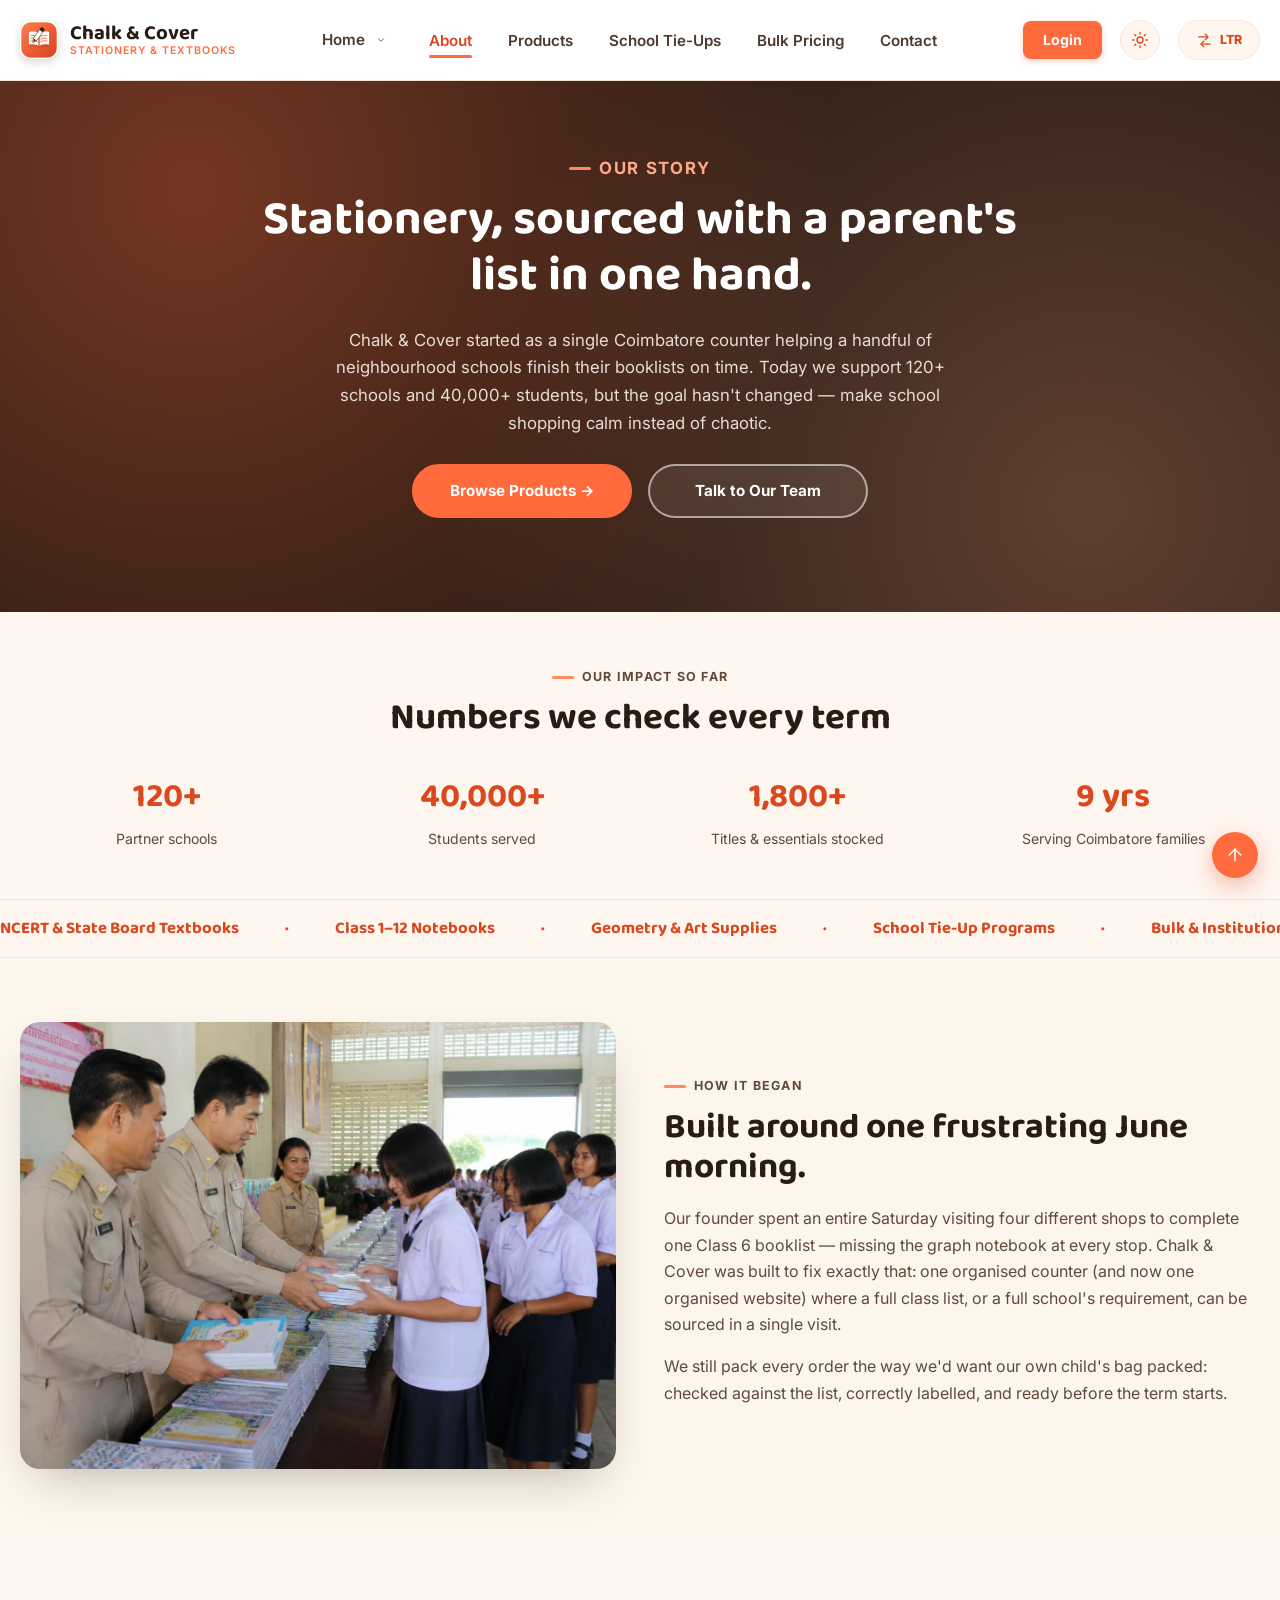
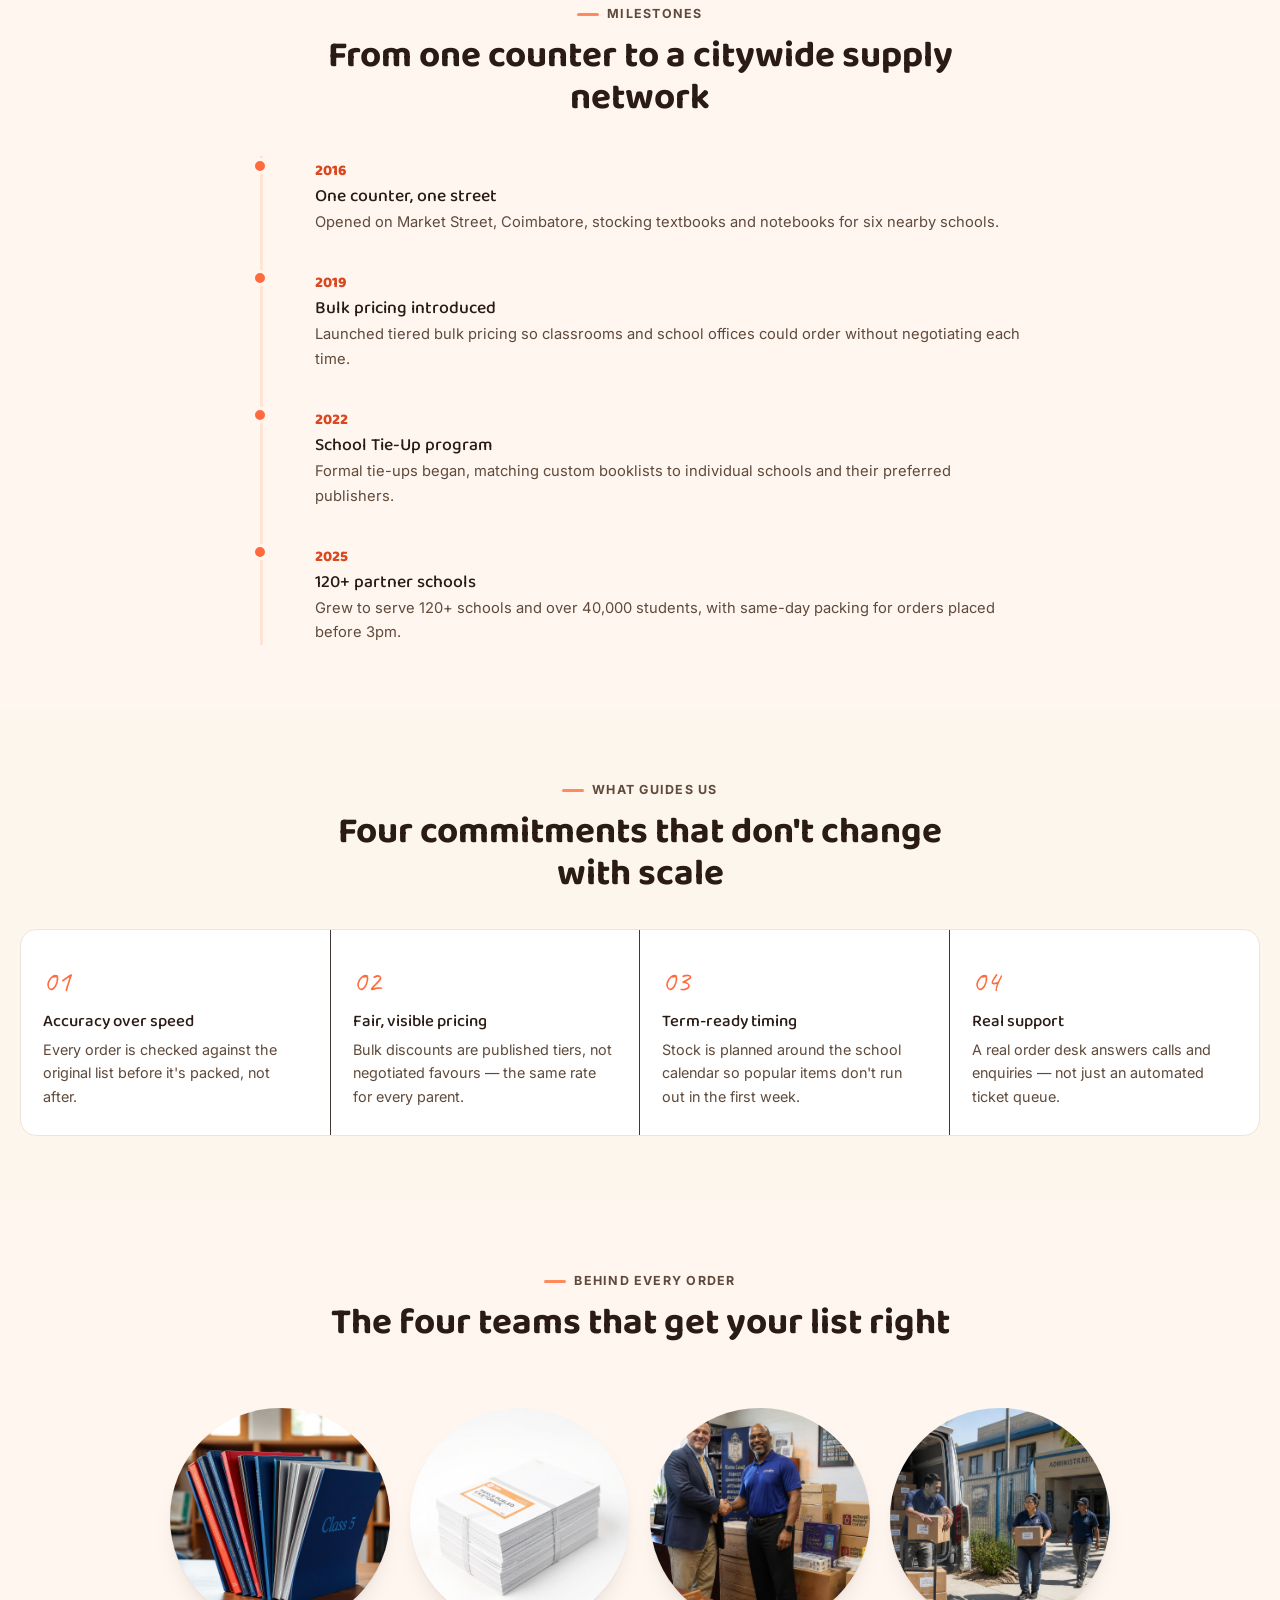
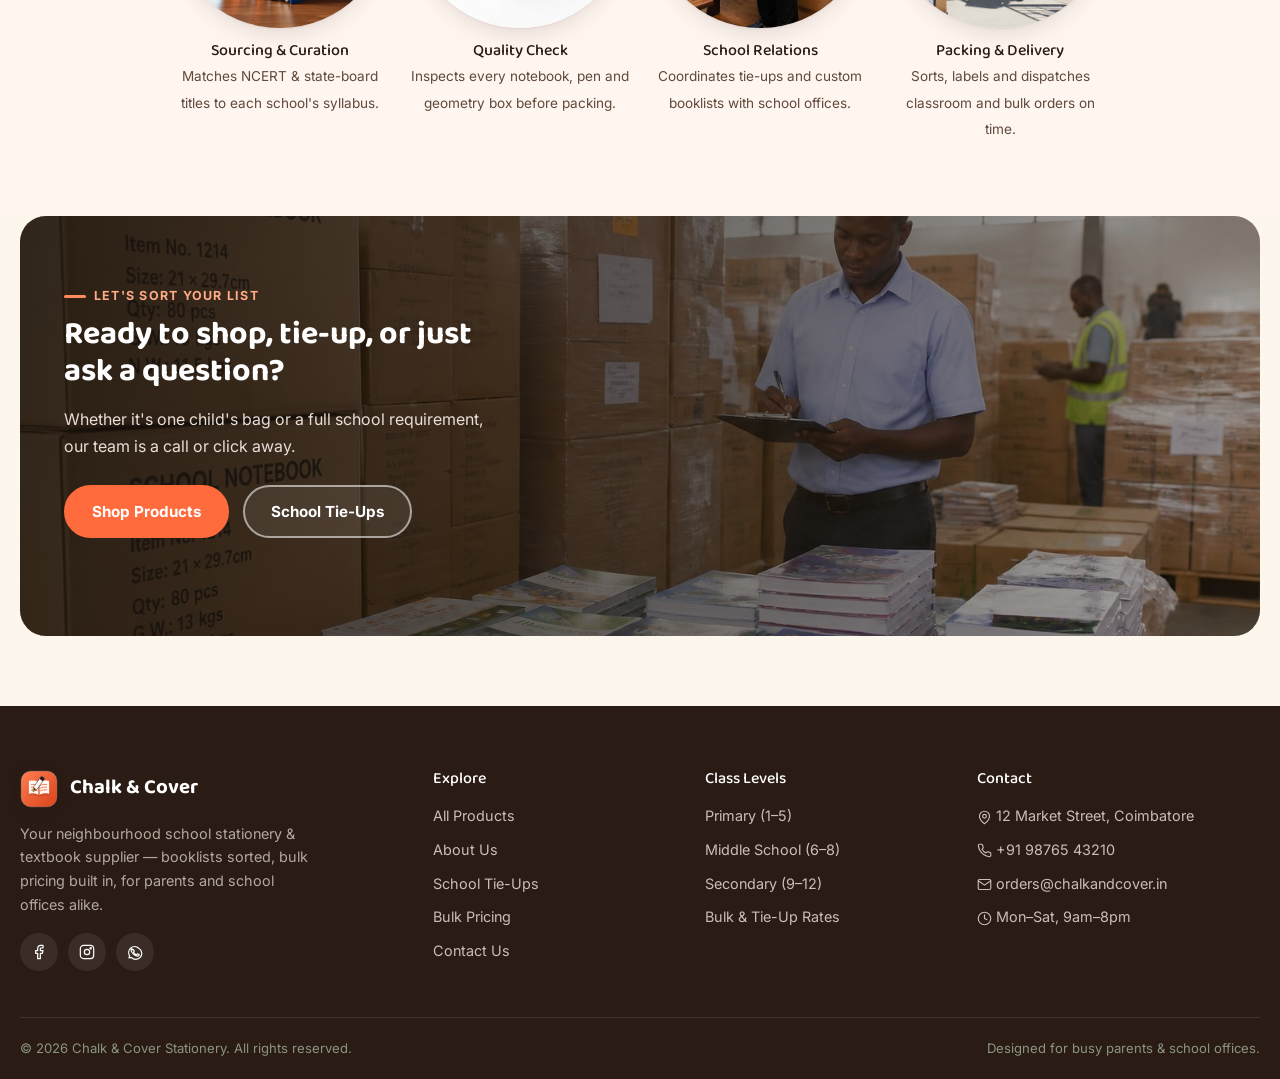
==== commit 426a8090: "first commit" ====
--- a/about.html
+++ b/about.html
@@ -35,6 +35,17 @@
 <div class="hero-ctas cta-center" style="margin-top:26px;">
 <a class="btn-brand" href="products.html">Browse Products →</a>
 <a class="btn-brand-outline hero-light-btn" href="contact.html">Talk to Our Team</a>
+</div>
+</div>
+</section>
+<section class="about-impact" style="padding:48px 0;background:var(--green-50);">
+<div class="container-xl">
+<div class="section-head" style="margin-bottom:24px;"><p class="eyebrow">Our impact so far</p><h2>Numbers we check every term</h2></div>
+<div class="about-impact-grid">
+<div><strong>120+</strong><span>Partner schools</span></div>
+<div><strong>40,000+</strong><span>Students served</span></div>
+<div><strong>1,800+</strong><span>Titles &amp; essentials stocked</span></div>
+<div><strong>9 yrs</strong><span>Serving Coimbatore families</span></div>
 </div>
 </div>
 </section>
@@ -88,17 +99,7 @@
 </div>
 </div>
 </section>
-<section class="about-impact">
-<div class="container-xl">
-<div class="section-head"><p class="eyebrow">Our impact so far</p><h2>Numbers we check every term</h2></div>
-<div class="about-impact-grid">
-<div><strong>120+</strong><span>Partner schools</span></div>
-<div><strong>40,000+</strong><span>Students served</span></div>
-<div><strong>1,800+</strong><span>Titles &amp; essentials stocked</span></div>
-<div><strong>9 yrs</strong><span>Serving Coimbatore families</span></div>
-</div>
-</div>
-</section>
+
 <section class="about-cta">
 <div class="container-xl">
 <div class="about-cta-banner">
--- a/css/style.css
+++ b/css/style.css
@@ -2314,13 +2314,12 @@
     box-shadow:none;border-top:0;border-right:0;border-bottom:0;
     gap:4px;
   }
+  .nav-links.open .nav-home-item.is-open > .nav-home-menu,
+  .nav-links.open .nav-home-item:focus-within > .nav-home-menu{
+    display:flex;
+  }
   .nav-home-item.is-open > .nav-home-menu,
-  .nav-home-item:hover > .nav-home-menu,
-  .nav-home-row:hover + .nav-home-menu,
-  .nav-home-row:hover ~ .nav-home-menu,
-  .nav-home-item:focus-within > .nav-home-menu,
-  .nav-home-item:has(.nav-home-link:hover) > .nav-home-menu,
-  .nav-home-item:has(.nav-home-row:hover) > .nav-home-menu{
+  .nav-home-item:focus-within > .nav-home-menu{
     display:flex !important;
     opacity:1 !important;
     visibility:visible !important;
@@ -3034,5 +3033,361 @@
   }
 }
 
-
-
+/* ===========================================================
+   CLIENT CORRECTIONS - SPECIFIC DESIGN & CONTRAST ENHANCEMENTS
+   =========================================================== */
+
+/* --- Item 1 & 5: Header Login CTA & Professional Logo --- */
+.auth-nav-link {
+  display: inline-flex !important;
+  align-items: center !important;
+  justify-content: center !important;
+  height: 38px !important;
+  padding: 0 20px !important;
+  background: var(--green-600) !important;
+  color: #ffffff !important;
+  font-weight: 700 !important;
+  font-size: 0.88rem !important;
+  border-radius: 8px !important;
+  text-decoration: none !important;
+  transition: all 0.2s ease !important;
+  box-shadow: 0 2px 6px rgba(217, 72, 31, 0.25) !important;
+  white-space: nowrap !important;
+}
+.auth-nav-link:hover, .auth-nav-link:focus {
+  background: var(--green-700) !important;
+  color: #ffffff !important;
+  transform: translateY(-1px) !important;
+  box-shadow: 0 4px 12px rgba(217, 72, 31, 0.35) !important;
+}
+body.dark-mode .auth-nav-link {
+  background: var(--green-600) !important;
+  color: #ffffff !important;
+}
+
+.brand-logo {
+  width: 38px !important;
+  height: 38px !important;
+  border-radius: 10px !important;
+  flex-shrink: 0 !important;
+  object-fit: contain !important;
+}
+
+/* --- Item 2: Home Page 1 "Why Schools Choose Us" Card Images --- */
+.step-img-wrap {
+  width: 100% !important;
+  height: 160px !important;
+  overflow: hidden !important;
+  border-radius: 12px !important;
+  margin-bottom: 16px !important;
+  background: var(--green-100) !important;
+}
+.step-card-img {
+  width: 100% !important;
+  height: 100% !important;
+  object-fit: cover !important;
+  display: block !important;
+  transition: transform 0.3s ease !important;
+}
+.step-card:hover .step-card-img {
+  transform: scale(1.05) !important;
+}
+
+/* --- Item 3: Bulk Pricing Band CTA Spacing --- */
+.bulk-band-col div a.btn-brand,
+.bulk-band-section a.btn-brand {
+  margin-top: 1.75rem !important;
+  display: inline-flex !important;
+}
+
+/* --- Item 4: Bulk Pricing Page Dark Mode Hero Contrast --- */
+body.dark-mode .bulk-hero-v2 {
+  background: linear-gradient(180deg, #1f1814 0%, #17110e 100%) !important;
+}
+body.dark-mode .bulk-hero-v2 h1 {
+  color: #ffffff !important;
+}
+body.dark-mode .bulk-hero-v2 .lead {
+  color: #e2e8f0 !important;
+}
+body.dark-mode .bulk-hero-v2 .hero-eyebrow {
+  color: #ffab85 !important;
+  background: #3b2318 !important;
+}
+body.dark-mode .bulk-live-card {
+  background: #241b16 !important;
+  border-color: #4a362b !important;
+  color: #ffffff !important;
+}
+body.dark-mode .bulk-live-top {
+  color: #ffffff !important;
+}
+body.dark-mode .bulk-live-top b {
+  color: #ff8a6b !important;
+}
+body.dark-mode .bulk-live-card p,
+body.dark-mode .bulk-live-card small {
+  color: #cbd5e1 !important;
+}
+body.dark-mode .bulk-meter-labels span {
+  color: #94a3b8 !important;
+}
+body.dark-mode .roadmap-step {
+  background: #241b16 !important;
+  border-color: #4a362b !important;
+  color: #ffffff !important;
+}
+body.dark-mode .roadmap-step b {
+  color: #ffffff !important;
+}
+body.dark-mode .roadmap-step small {
+  color: #cbd5e1 !important;
+}
+body.dark-mode .roadmap-step strong {
+  color: #ffab85 !important;
+}
+body.dark-mode .roadmap-step > span {
+  background: #3a2a21 !important;
+  color: #ffffff !important;
+}
+body.dark-mode .roadmap-step.active > span,
+body.dark-mode .roadmap-step.top > span {
+  background: var(--green-600) !important;
+  color: #ffffff !important;
+}
+body.dark-mode .bulk-proof {
+  color: #e2e8f0 !important;
+}
+body.dark-mode .bulk-proof span {
+  color: #ff8a6b !important;
+}
+
+/* --- Item 6: Home 2 Dark Mode "Ready When You Are" Contrast --- */
+body.dark-mode .home2-cta {
+  background: #1c1410 !important;
+  border-color: #382921 !important;
+}
+body.dark-mode .home2-cta h2 {
+  color: #ffffff !important;
+}
+body.dark-mode .home2-cta p {
+  color: #e2e8f0 !important;
+}
+body.dark-mode .home2-cta .btn-brand-outline {
+  color: #ffffff !important;
+  border-color: #ffffff !important;
+  background: rgba(255, 255, 255, 0.12) !important;
+}
+body.dark-mode .home2-cta .btn-brand-outline:hover {
+  background: #ffffff !important;
+  color: var(--ink-900) !important;
+}
+
+/* --- Item 8: Products Page Hero Centered Text --- */
+.products-hero-centered {
+  text-align: center !important;
+}
+.products-hero-centered .eyebrow {
+  justify-content: center !important;
+  margin-left: auto !important;
+  margin-right: auto !important;
+}
+.products-hero-centered h1 {
+  text-align: center !important;
+}
+.products-hero-centered p {
+  text-align: center !important;
+  margin-left: auto !important;
+  margin-right: auto !important;
+}
+
+/* --- Item 9: Products Page "Ordering for a Class?" Subtext Contrast --- */
+.ordering-class-box {
+  background: var(--green-600) !important;
+  border-color: var(--green-600) !important;
+  color: #ffffff !important;
+}
+.ordering-class-box h5 {
+  color: #ffffff !important;
+}
+.ordering-class-box p {
+  color: #ffffff !important;
+  font-weight: 500 !important;
+}
+body.dark-mode .ordering-class-box {
+  background: #2a1b15 !important;
+  border-color: var(--green-600) !important;
+}
+body.dark-mode .ordering-class-box h5 {
+  color: #ffffff !important;
+}
+body.dark-mode .ordering-class-box p {
+  color: #e2e8f0 !important;
+}
+
+/* --- Item 11: Sign Up / Login Visual Contrast Overlay & Positioning --- */
+.auth-visual {
+  position: relative !important;
+  overflow: hidden !important;
+}
+.auth-visual::before {
+  content: "" !important;
+  position: absolute !important;
+  inset: 0 !important;
+  background: linear-gradient(180deg, rgba(15, 23, 42, 0.2) 0%, rgba(15, 23, 42, 0.88) 100%) !important;
+  z-index: 1 !important;
+  pointer-events: none !important;
+}
+.auth-visual-copy {
+  position: absolute !important;
+  left: clamp(24px, 5vw, 60px) !important;
+  right: clamp(24px, 5vw, 60px) !important;
+  bottom: clamp(32px, 5vw, 60px) !important;
+  z-index: 5 !important;
+  color: #ffffff !important;
+  max-width: 540px !important;
+}
+.auth-visual-copy h1 {
+  color: #ffffff !important;
+  font-size: clamp(1.8rem, 3.5vw, 3rem) !important;
+  font-weight: 800 !important;
+  line-height: 1.15 !important;
+  margin-bottom: 10px !important;
+  text-shadow: 0 2px 8px rgba(0, 0, 0, 0.6) !important;
+}
+.auth-visual-copy p {
+  color: #f1f5f9 !important;
+  font-size: clamp(0.95rem, 1.5vw, 1.1rem) !important;
+  line-height: 1.5 !important;
+  margin: 0 !important;
+  text-shadow: 0 1px 4px rgba(0, 0, 0, 0.5) !important;
+}
+.auth-visual-copy .eyebrow {
+  color: #ffab85 !important;
+  font-weight: 700 !important;
+  margin-bottom: 8px !important;
+}
+
+@media (max-width: 800px) {
+  .auth-visual-copy {
+    left: 20px !important;
+    right: 20px !important;
+    bottom: 20px !important;
+  }
+  .auth-visual-copy h1 {
+    font-size: 1.65rem !important;
+  }
+  .auth-visual-copy p {
+    font-size: 0.9rem !important;
+  }
+}
+
+/* ===========================================================
+   DARK MODE BUTTON & FORM CONTRAST OVERRIDES
+   =========================================================== */
+
+/* Input Fields, Textareas & Selects in Dark Mode */
+body.dark-mode input,
+body.dark-mode select,
+body.dark-mode textarea,
+body.dark-mode .form-control,
+body.dark-mode .form-control-brand,
+body.dark-mode #bulkQty {
+  background-color: #271f1a !important;
+  color: #ffffff !important;
+  border: 1.5px solid #523e32 !important;
+  box-shadow: none !important;
+}
+
+body.dark-mode input:focus,
+body.dark-mode select:focus,
+body.dark-mode textarea:focus,
+body.dark-mode .form-control:focus,
+body.dark-mode .form-control-brand:focus,
+body.dark-mode #bulkQty:focus {
+  background-color: #2e241e !important;
+  color: #ffffff !important;
+  border-color: #ff6b3d !important;
+  box-shadow: 0 0 0 3px rgba(255, 107, 61, 0.3) !important;
+}
+
+body.dark-mode input::placeholder,
+body.dark-mode textarea::placeholder {
+  color: #a09085 !important;
+}
+
+body.dark-mode label,
+body.dark-mode .form-label {
+  color: #f1e7e0 !important;
+}
+
+body.dark-mode .form-card {
+  background: #241b16 !important;
+  border-color: #44342a !important;
+  box-shadow: 0 10px 30px rgba(0, 0, 0, 0.4) !important;
+}
+
+/* Button Contrast in Dark Mode */
+body.dark-mode .btn-brand,
+body.dark-mode button.btn-brand,
+body.dark-mode a.btn-brand,
+body.dark-mode .auth-submit,
+body.dark-mode .cc-newsletter-btn {
+  background-color: #ff6b3d !important;
+  border-color: #ff6b3d !important;
+  color: #ffffff !important;
+  font-weight: 700 !important;
+}
+
+body.dark-mode .btn-brand:hover,
+body.dark-mode button.btn-brand:hover,
+body.dark-mode a.btn-brand:hover,
+body.dark-mode .auth-submit:hover,
+body.dark-mode .cc-newsletter-btn:hover {
+  background-color: #d9481f !important;
+  border-color: #d9481f !important;
+  color: #ffffff !important;
+}
+
+body.dark-mode .btn-brand-outline,
+body.dark-mode a.btn-brand-outline {
+  background-color: rgba(255, 255, 255, 0.08) !important;
+  border: 2px solid #ff8a6b !important;
+  color: #ffffff !important;
+  font-weight: 700 !important;
+}
+
+body.dark-mode .btn-brand-outline:hover,
+body.dark-mode a.btn-brand-outline:hover {
+  background-color: #ffffff !important;
+  color: #1a120d !important;
+  border-color: #ffffff !important;
+}
+
+body.dark-mode .btn-dark,
+body.dark-mode a.btn-dark {
+  background-color: #382b23 !important;
+  border: 2px solid #544136 !important;
+  color: #ffffff !important;
+  font-weight: 700 !important;
+}
+
+body.dark-mode .btn-dark:hover,
+body.dark-mode a.btn-dark:hover {
+  background-color: #ff6b3d !important;
+  border-color: #ff6b3d !important;
+  color: #ffffff !important;
+}
+
+body.dark-mode .level-tab {
+  background-color: #271f1a !important;
+  border-color: #4a3a30 !important;
+  color: #f1e7e0 !important;
+}
+
+body.dark-mode .level-tab.active {
+  background-color: #ff6b3d !important;
+  border-color: #ff6b3d !important;
+  color: #ffffff !important;
+}
+
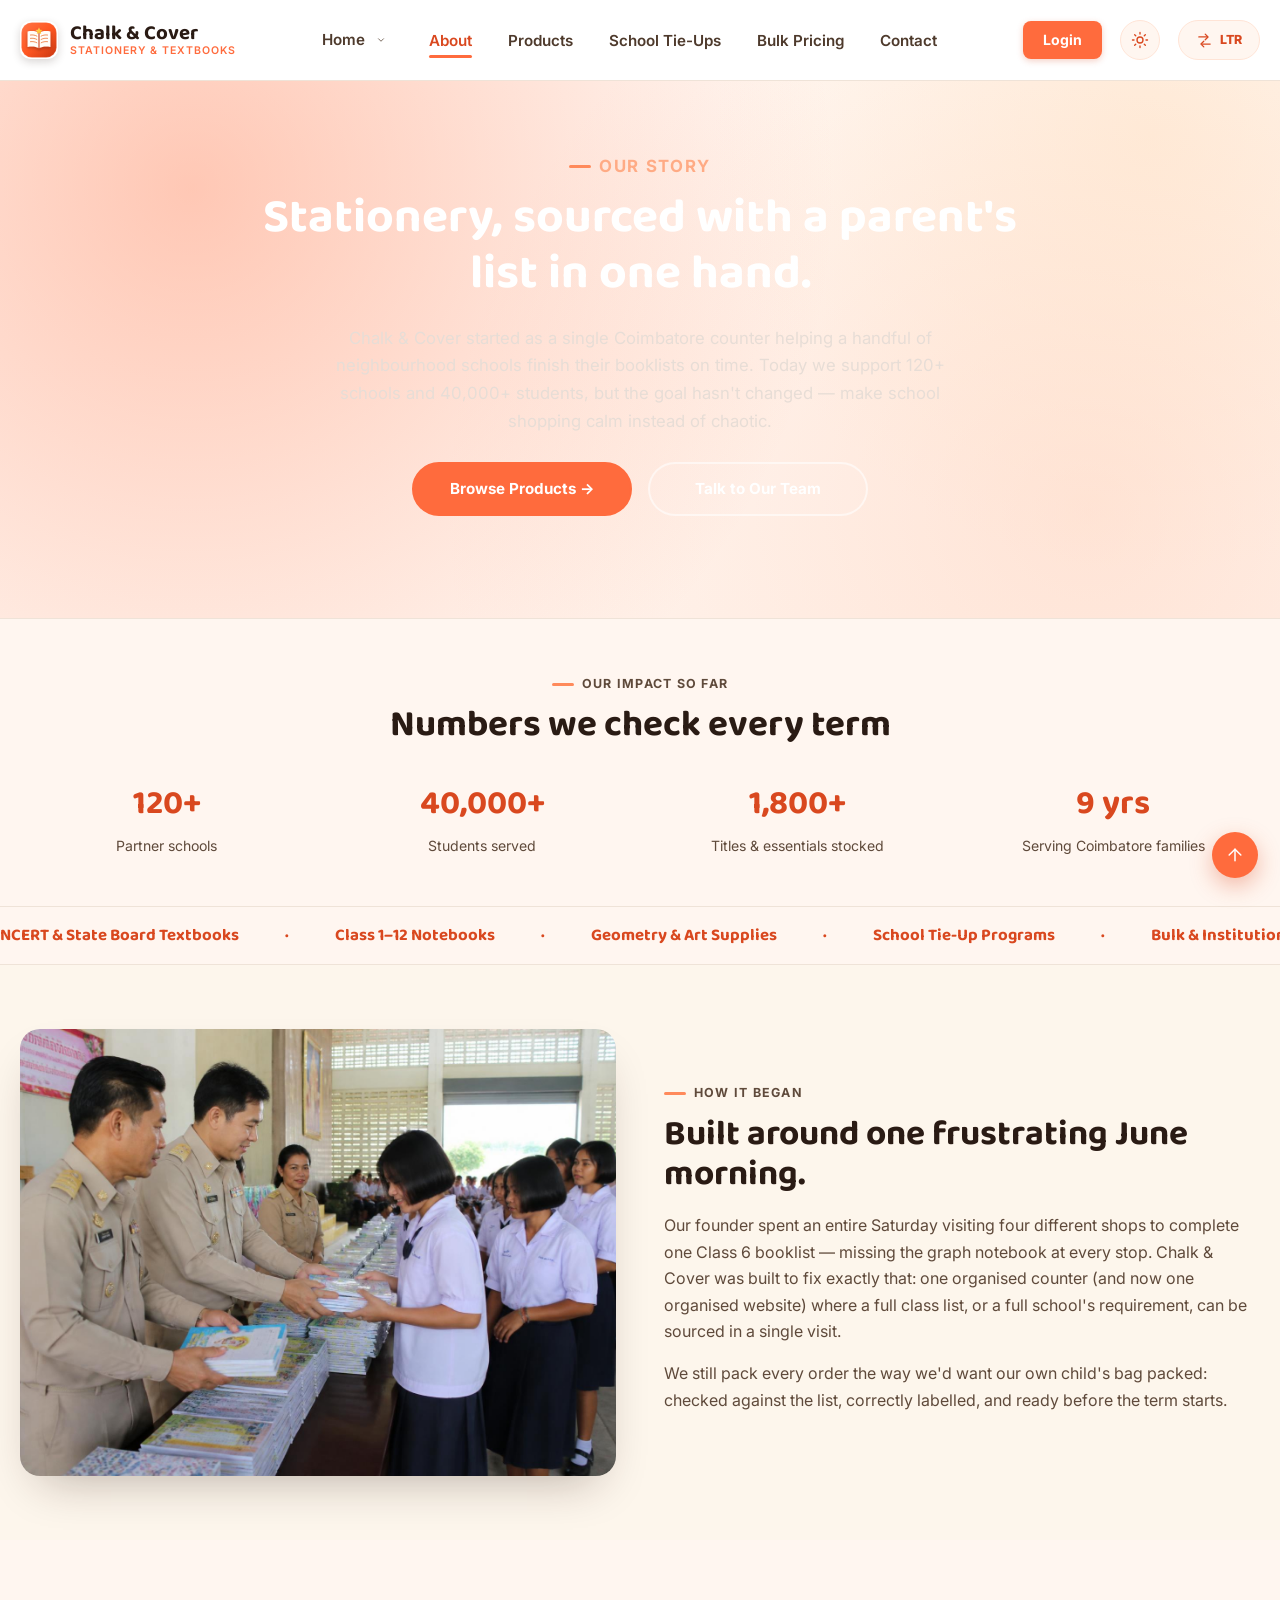
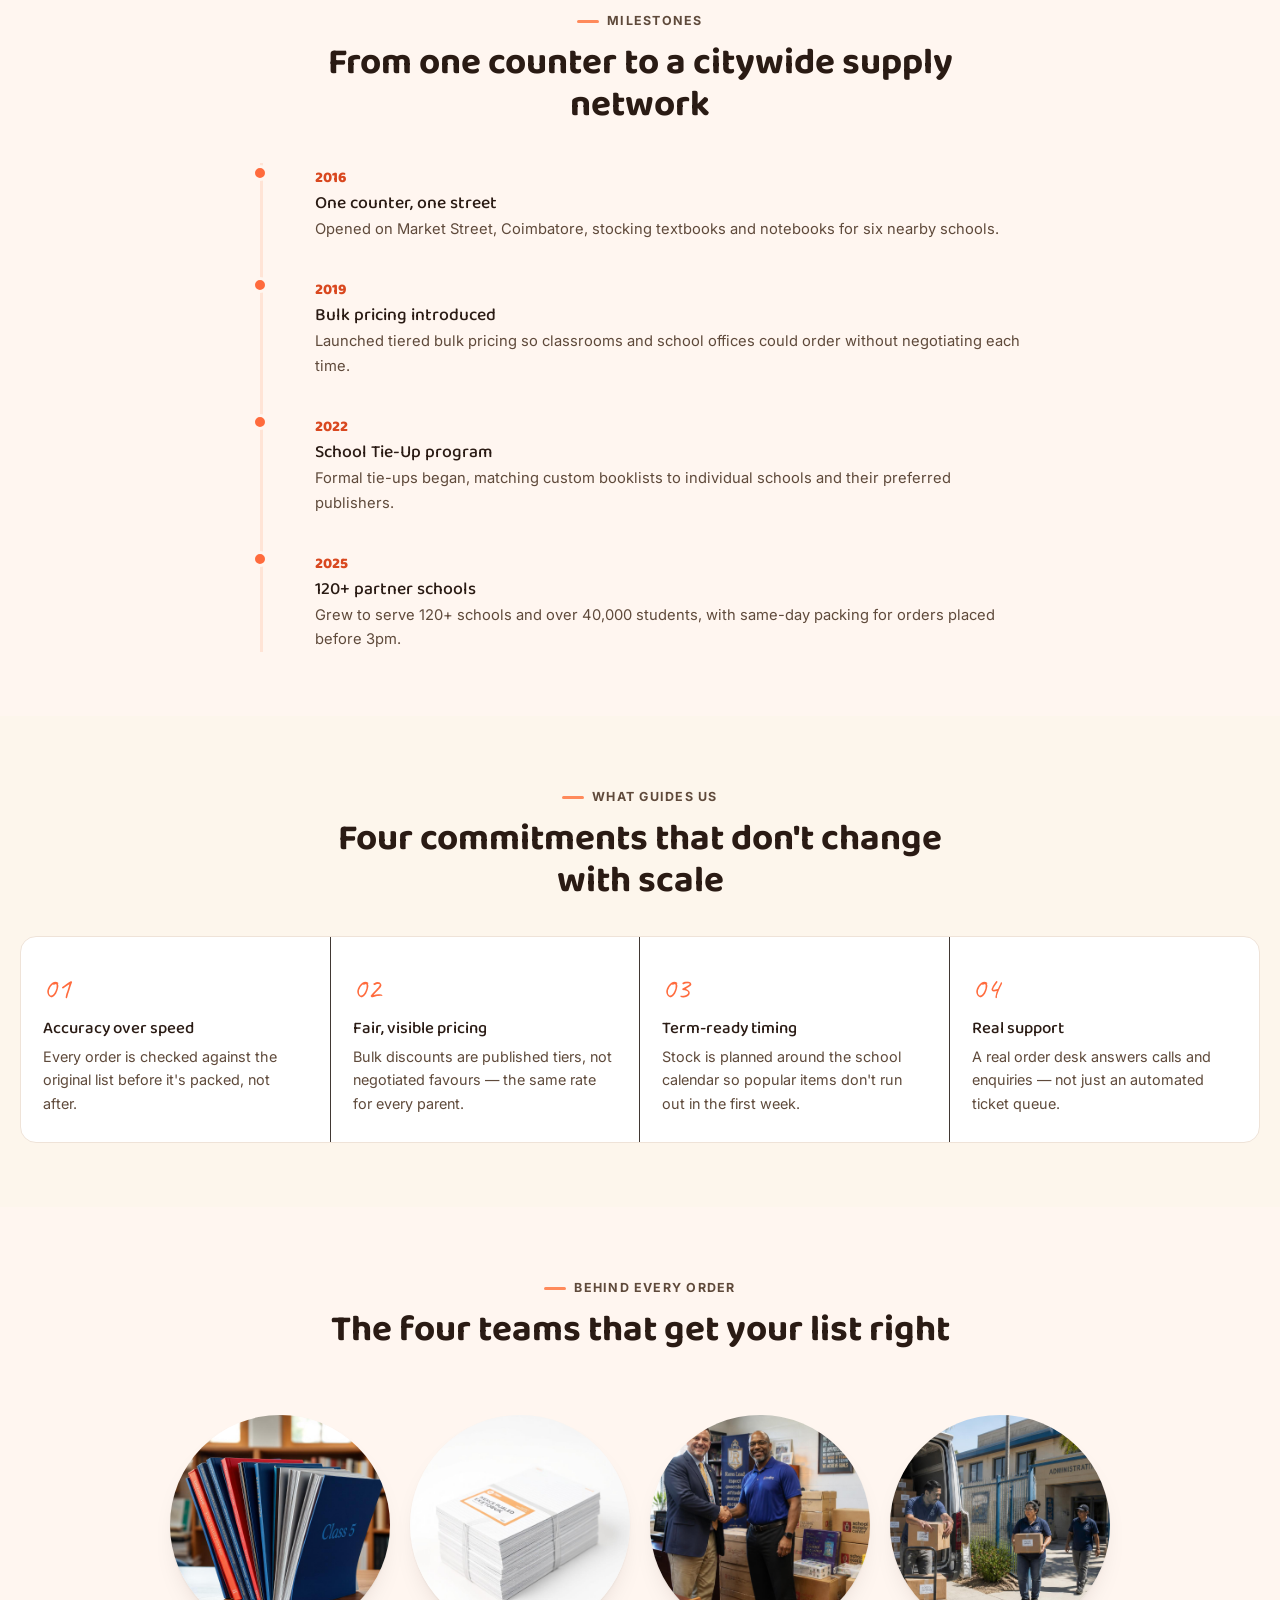
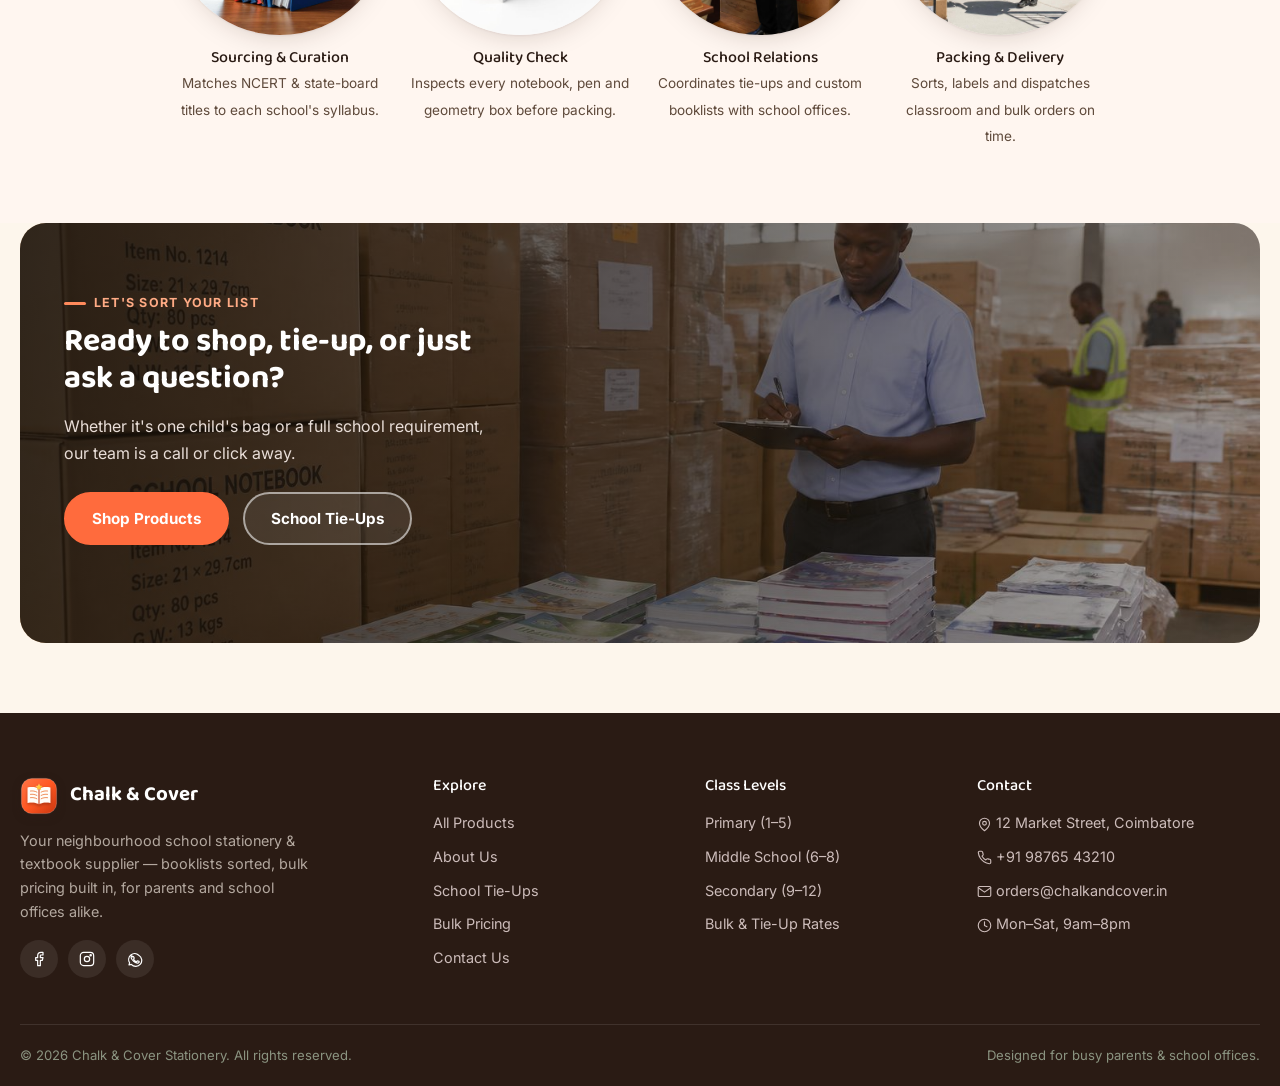
==== commit 68ea96e5: "first commit" ====
--- a/about.html
+++ b/about.html
@@ -6,7 +6,7 @@
 <meta content="width=device-width, initial-scale=1.0" name="viewport"/>
 <title>About Us | Chalk &amp; Cover</title>
 <meta content="Chalk &amp; Cover's story, milestones and the teams behind every school stationery and textbook order." name="description"/>
-<link href="data:image/svg+xml,&lt;svg xmlns=%22http://www.w3.org/2000/svg%22 viewBox=%220 0 100 100%22&gt;&lt;rect width=%22100%22 height=%22100%22 rx=%2224%22 fill=%22%23FF6B3D%22/&gt;&lt;text x=%2250%22 y=%2266%22 font-size=%2250%22 font-family=%22sans-serif%22 fill=%22white%22 text-anchor=%22middle%22&gt;C&lt;/text&gt;&lt;/svg&gt;" rel="icon"/>
+<link href="assets/img/logo.svg" rel="icon" type="image/svg+xml"/>
 <link href="https://fonts.googleapis.com" rel="preconnect"/>
 <link crossorigin="" href="https://fonts.gstatic.com" rel="preconnect"/>
 <link href="https://fonts.googleapis.com/css2?family=Baloo+2:wght@500;600;700;800&amp;family=Inter:wght@400;500;600;700;800&amp;family=Caveat:wght@600;700&amp;display=swap" rel="stylesheet"/>
--- a/css/style.css
+++ b/css/style.css
@@ -3385,9 +3385,53 @@
   color: #f1e7e0 !important;
 }
 
-body.dark-mode .level-tab.active {
-  background-color: #ff6b3d !important;
-  border-color: #ff6b3d !important;
-  color: #ffffff !important;
-}
-
+
+/* ===========================================================
+   UNIFIED HERO HEIGHT & COHESIVE LAYOUT SYSTEM
+   =========================================================== */
+
+.about-hero,
+.products-hero-centered,
+.tieup-hero-v2,
+.bulk-hero-v2,
+.contact-hero,
+section.products-hero-centered,
+section.hero.bulk-hero-v2,
+section.hero.tieup-hero-v2,
+section.hero.contact-hero,
+section.about-hero {
+  min-height: clamp(240px, 32vh, 360px) !important;
+  padding: clamp(48px, 5.5vw, 68px) 0 !important;
+  display: flex !important;
+  align-items: center !important;
+  box-sizing: border-color !important;
+  background: radial-gradient(circle at 90% 10%, #fff0df 0, transparent 35%), linear-gradient(180deg, #fffaf6 0%, var(--green-50) 100%) !important;
+  border-bottom: 1px solid var(--gray-200) !important;
+}
+
+body.dark-mode .about-hero,
+body.dark-mode .products-hero-centered,
+body.dark-mode .tieup-hero-v2,
+body.dark-mode .bulk-hero-v2,
+body.dark-mode .contact-hero,
+body.dark-mode section.products-hero-centered,
+body.dark-mode section.hero.bulk-hero-v2,
+body.dark-mode section.hero.tieup-hero-v2,
+body.dark-mode section.hero.contact-hero,
+body.dark-mode section.about-hero {
+  background: linear-gradient(180deg, #1f1814 0%, #17110e 100%) !important;
+  border-bottom-color: #382b23 !important;
+}
+
+@media (max-width: 768px) {
+  .about-hero,
+  .products-hero-centered,
+  .tieup-hero-v2,
+  .bulk-hero-v2,
+  .contact-hero {
+    min-height: auto !important;
+    padding: 38px 0 32px !important;
+  }
+}
+
+
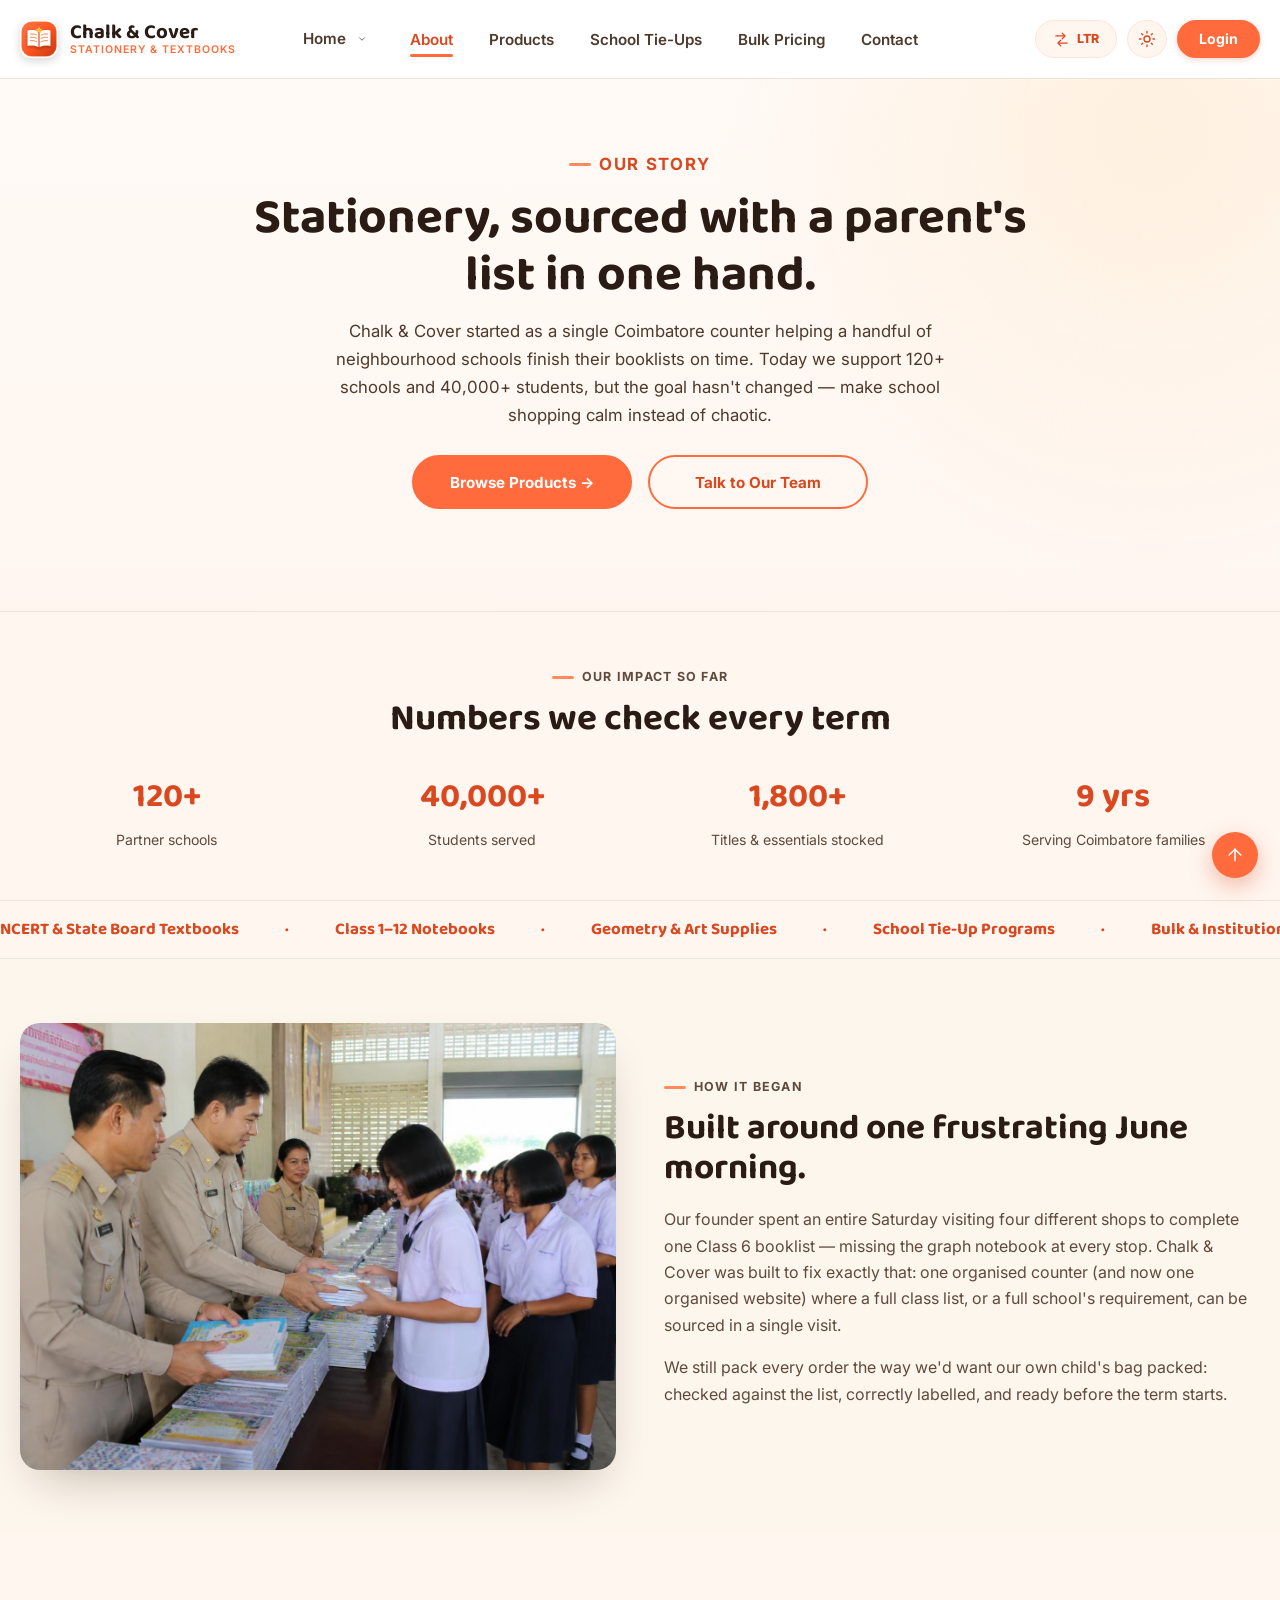
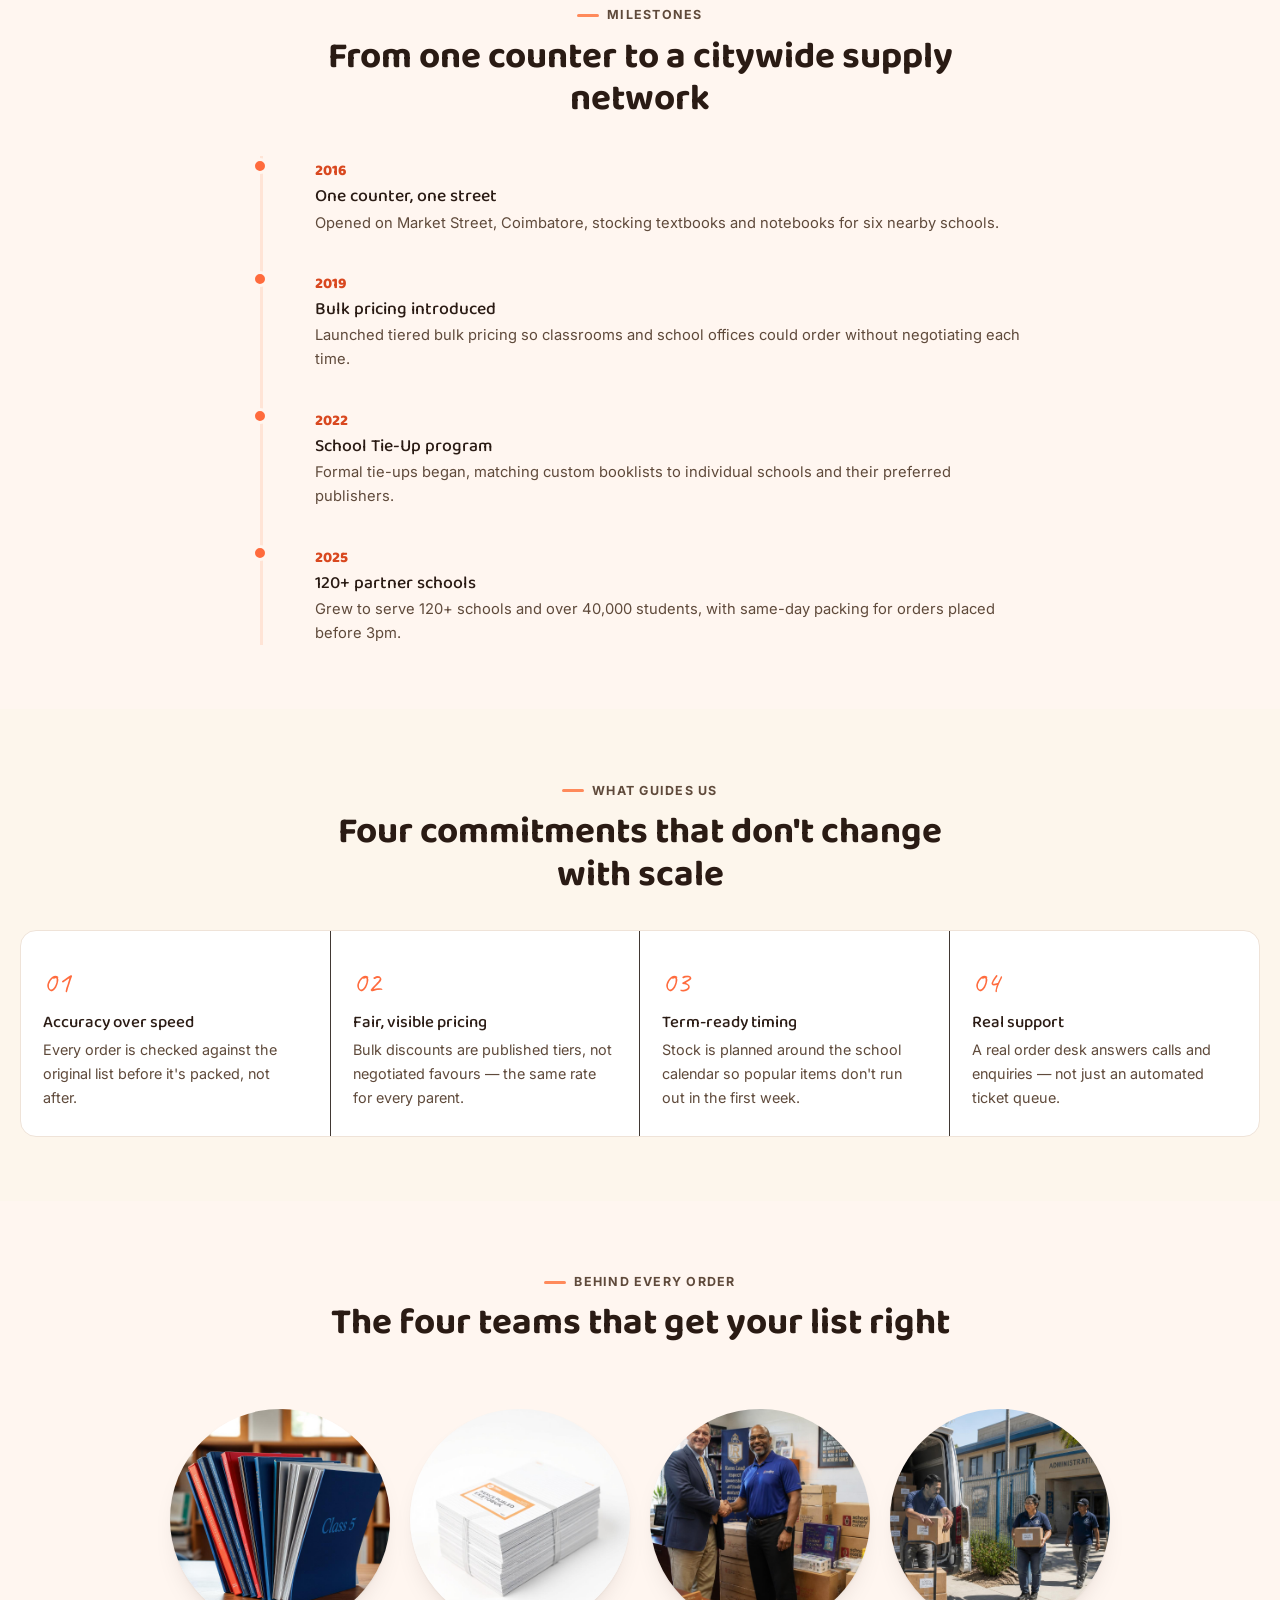
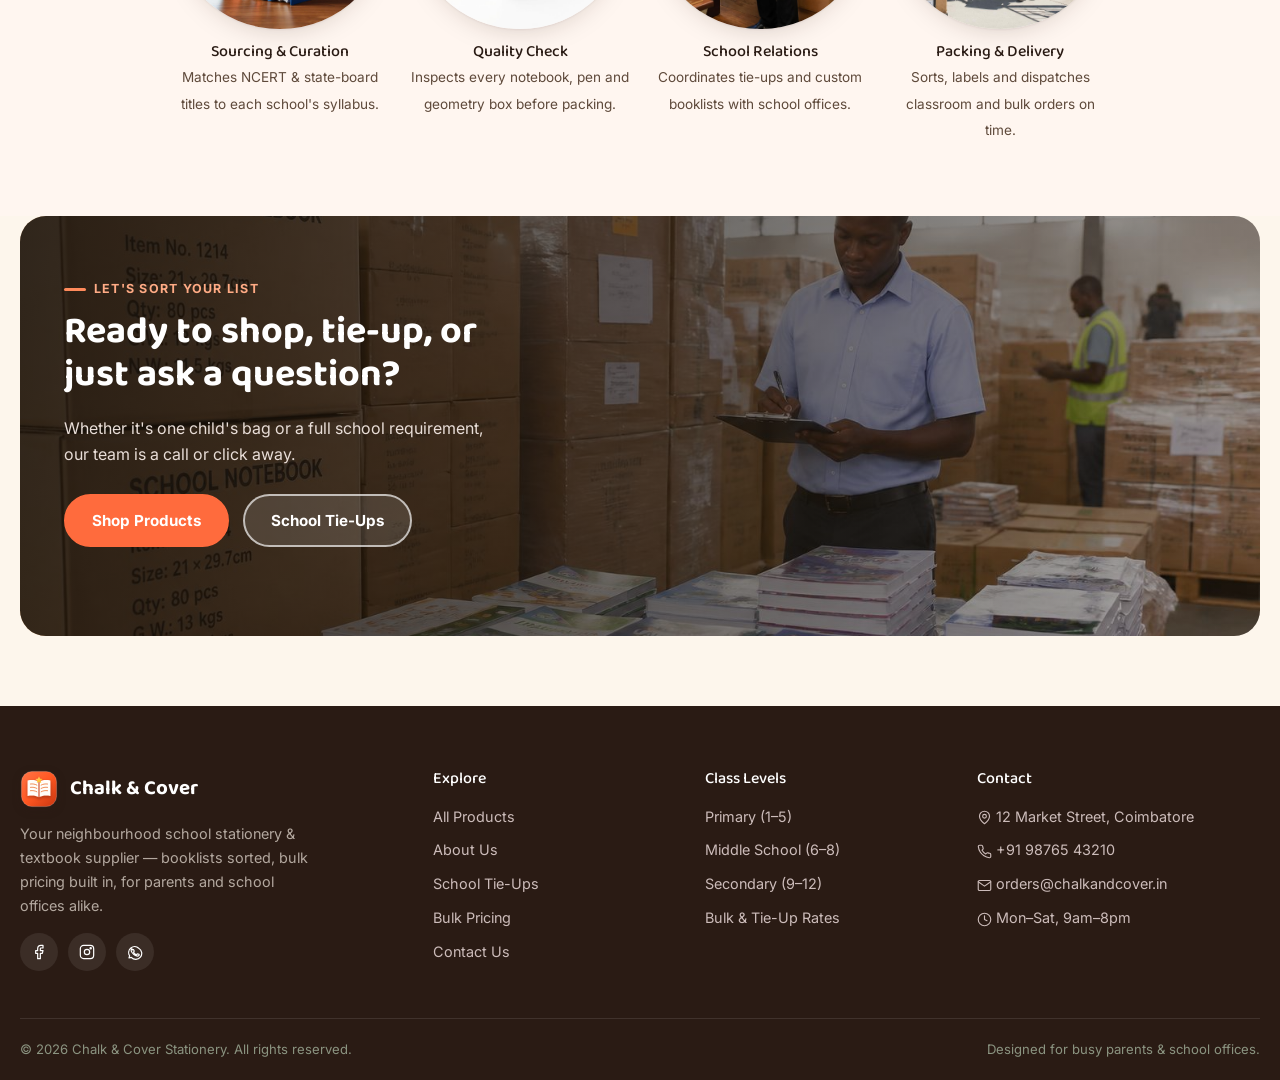
==== commit afbf77b6: "first commit" ====
--- a/about.html
+++ b/about.html
@@ -22,8 +22,10 @@
 </a>
 <ul class="nav-links"><li class="nav-home-item"><div class="nav-home-row"><a class="nav-home-link" href="index.html">Home</a><button type="button" class="nav-dropdown-toggle" aria-label="Toggle Home Submenu" aria-expanded="false"><svg class="icon-svg dropdown-arrow" width="12" height="12" viewBox="0 0 24 24" fill="none" stroke="currentColor" stroke-width="2.8" stroke-linecap="round" stroke-linejoin="round"><path d="M6 9l6 6 6-6"></path></svg></button></div><div aria-label="Home page options" class="nav-home-menu"><a href="index.html">Home 1</a><a href="home2.html">Home 2</a></div></li><li><a class="active" href="about.html">About</a></li><li><a href="products.html">Products</a></li><li><a href="school-tieups.html">School Tie-Ups</a></li><li><a href="bulk-pricing.html">Bulk Pricing</a></li><li><a href="contact.html">Contact</a></li><li class="nav-mobile-only nav-mobile-settings" style="display:none;"><button aria-label="Switch to dark mode" aria-pressed="false" class="nav-icon-btn theme-toggle-btn" title="Toggle dark / light mode" type="button"><svg class="icon-svg theme-icon-sun" height="16" viewbox="0 0 24 24" width="16"><circle cx="12" cy="12" r="4"></circle><path d="M12 2v2M12 20v2M4.9 4.9l1.4 1.4M17.7 17.7l1.4 1.4M2 12h2M20 12h2M4.9 19.1l1.4-1.4M17.7 6.3l1.4-1.4"></path></svg><svg class="icon-svg theme-icon-moon" height="16" viewbox="0 0 24 24" width="16"><path d="M21 12.8A9 9 0 1 1 11.2 3 7 7 0 0 0 21 12.8Z"></path></svg><span>Dark Mode</span></button><button aria-label="Switch to right-to-left layout" aria-pressed="false" class="nav-icon-btn dir-toggle-btn" title="Toggle LTR / RTL direction" type="button"><svg class="icon-svg" height="16" viewbox="0 0 24 24" width="16"><path d="M17 3h4v4M21 3l-6 6"></path><path d="M7 21H3v-4M3 21l6-6"></path></svg><span class="dir-toggle-label">LTR</span></button></li><li class="nav-mobile-only nav-mobile-login-item"><a class="nav-mobile-login" href="login.html"><svg class="icon-svg" height="16" viewbox="0 0 24 24" width="16"><path d="M15 3h4a2 2 0 0 1 2 2v14a2 2 0 0 1-2 2h-4"></path><polyline points="10 17 15 12 10 7"></polyline><line x1="15" x2="3" y1="12" y2="12"></line></svg><span>Login</span></a></li></ul>
 <div class="nav-tools">
+<button aria-label="Switch to right-to-left layout" aria-pressed="false" class="nav-icon-btn dir-toggle-btn" id="dirToggleBtn" title="Toggle LTR / RTL direction" type="button"><svg aria-hidden="true" class="icon-svg dir-toggle-icon" height="17" viewbox="0 0 24 24" width="17"><path d="M4 7h12"></path><path d="M13 3l4 4-4 4"></path><path d="M20 17H8"></path><path d="M11 13l-4 4 4 4"></path></svg><span class="dir-toggle-label">LTR</span></button>
+<button aria-label="Switch to dark mode" aria-pressed="false" class="nav-icon-btn theme-toggle-btn" id="themeToggleBtn" title="Toggle dark / light mode" type="button"><svg class="icon-svg theme-icon-sun" height="18" viewbox="0 0 24 24" width="18"><circle cx="12" cy="12" r="4"></circle><path d="M12 2v2M12 20v2M4.9 4.9l1.4 1.4M17.7 17.7l1.4 1.4M2 12h2M20 12h2M4.9 19.1l1.4-1.4M17.7 6.3l1.4-1.4"></path></svg><svg class="icon-svg theme-icon-moon" height="18" viewbox="0 0 24 24" width="18"><path d="M21 12.8A9 9 0 1 1 11.2 3 7 7 0 0 0 21 12.8Z"></path></svg></button>
 <a class="auth-nav-link" href="login.html">Login</a>
-<button aria-label="Switch to dark mode" aria-pressed="false" class="nav-icon-btn theme-toggle-btn" id="themeToggleBtn" title="Toggle dark / light mode" type="button"><svg class="icon-svg theme-icon-sun" height="18" viewbox="0 0 24 24" width="18"><circle cx="12" cy="12" r="4"></circle><path d="M12 2v2M12 20v2M4.9 4.9l1.4 1.4M17.7 17.7l1.4 1.4M2 12h2M20 12h2M4.9 19.1l1.4-1.4M17.7 6.3l1.4-1.4"></path></svg><svg class="icon-svg theme-icon-moon" height="18" viewbox="0 0 24 24" width="18"><path d="M21 12.8A9 9 0 1 1 11.2 3 7 7 0 0 0 21 12.8Z"></path></svg></button><button aria-label="Switch to right-to-left layout" aria-pressed="false" class="nav-icon-btn dir-toggle-btn" id="dirToggleBtn" title="Toggle LTR / RTL direction" type="button"><svg aria-hidden="true" class="icon-svg dir-toggle-icon" height="17" viewbox="0 0 24 24" width="17"><path d="M4 7h12"></path><path d="M13 3l4 4-4 4"></path><path d="M20 17H8"></path><path d="M11 13l-4 4 4 4"></path></svg><span class="dir-toggle-label">LTR</span></button><button aria-expanded="false" aria-label="Toggle menu" class="nav-toggle"><svg class="icon-svg nav-toggle-icon-open" height="20" viewbox="0 0 24 24" width="20"><path d="M3 12h18"></path><path d="M3 6h18"></path><path d="M3 18h18"></path></svg><svg class="icon-svg nav-toggle-icon-close" height="20" viewbox="0 0 24 24" width="20"><path d="M18 6L6 18"></path><path d="M6 6l12 12"></path></svg></button>
+<button aria-expanded="false" aria-label="Toggle menu" class="nav-toggle"><svg class="icon-svg nav-toggle-icon-open" height="20" viewbox="0 0 24 24" width="20"><path d="M3 12h18"></path><path d="M3 6h18"></path><path d="M3 18h18"></path></svg><svg class="icon-svg nav-toggle-icon-close" height="20" viewbox="0 0 24 24" width="20"><path d="M18 6L6 18"></path><path d="M6 6l12 12"></path></svg></button>
 </div>
 </nav>
 </header>
@@ -34,7 +36,7 @@
 <p>Chalk &amp; Cover started as a single Coimbatore counter helping a handful of neighbourhood schools finish their booklists on time. Today we support 120+ schools and 40,000+ students, but the goal hasn't changed — make school shopping calm instead of chaotic.</p>
 <div class="hero-ctas cta-center" style="margin-top:26px;">
 <a class="btn-brand" href="products.html">Browse Products →</a>
-<a class="btn-brand-outline hero-light-btn" href="contact.html">Talk to Our Team</a>
+<a class="btn-brand-outline" href="contact.html">Talk to Our Team</a>
 </div>
 </div>
 </section>
--- a/css/style.css
+++ b/css/style.css
@@ -481,27 +481,28 @@
 .cat-photo-card h4,.cat-photo-card p{padding-left:14px;padding-right:14px;}
 .cat-photo-card:hover img{transform:scale(1.04);}
 .cat-photo-card:hover h4{color:var(--green-700);}
-.hero-photo{min-height:510px;padding:0!important;position:relative;isolation:isolate;display:flex;align-items:stretch;overflow:hidden;background:#2a251e;}
-.hero-photo-bg{position:absolute;inset:-12px;background:url('../assets/img/hero-home-bg.jpg') center/cover no-repeat;filter:blur(1.2px);transform:scale(1.02);z-index:-3;}
-.hero-photo-overlay{position:absolute;inset:0;background:linear-gradient(90deg,rgba(35,16,10,.78) 0%,rgba(35,16,10,.52) 42%,rgba(35,16,10,.10) 78%);z-index:-2;}
-.hero-photo-content{display:flex;align-items:center;min-height:510px;}
-.hero-copy-on-image{max-width:650px;color:#fff;padding:52px 0;}
-.hero-copy-on-image .hero-eyebrow{color:#f2cfc6;}
-.hero-copy-on-image h1{color:#fff;font-size:clamp(2.4rem,5vw,4.3rem);line-height:1.02;margin-bottom:18px;}
-.hero-copy-on-image h1 mark{color:#d3654e;}
-.hero-copy-on-image .lead{color:rgba(255,255,255,.88);max-width:600px;}
-.hero-copy-on-image .hero-stats{border-top-color:rgba(255,255,255,.22);}
+.hero-photo{min-height:540px;padding:0!important;position:relative;isolation:isolate;display:flex;align-items:center;justify-content:center;overflow:hidden;background:#2a251e;}
+.hero-photo-bg{position:absolute;inset:-12px;background:url('../assets/img/hero-home-bg.jpg') center/cover no-repeat;filter:blur(1px);transform:scale(1.02);z-index:-3;}
+.hero-photo-overlay{position:absolute;inset:0;background:radial-gradient(circle at 50% 45%,rgba(28,14,8,.74) 0%,rgba(20,10,6,.84) 100%),linear-gradient(180deg,rgba(20,10,6,.28) 0%,rgba(20,10,6,.68) 100%);z-index:-2;}
+.hero-photo-content{display:flex;align-items:center;justify-content:center;min-height:540px;width:100%;text-align:center;}
+.hero-copy-on-image{max-width:840px;color:#fff;padding:56px 20px;margin:0 auto;display:flex;flex-direction:column;align-items:center;text-align:center;}
+.hero-copy-on-image .hero-eyebrow{color:#f2cfc6;margin-bottom:18px;}
+.hero-copy-on-image h1{color:#fff;font-size:clamp(2.3rem,4.6vw,3.9rem);line-height:1.1;margin-bottom:18px;text-align:center;}
+.hero-copy-on-image h1 mark{color:#ff8a5b;background:transparent;}
+.hero-copy-on-image .lead{color:rgba(255,255,255,.92);max-width:620px;margin:0 auto 28px;text-align:center;font-size:clamp(1rem,1.25vw,1.15rem);line-height:1.6;}
+.hero-copy-on-image .hero-ctas{display:flex;justify-content:center;align-items:center;gap:14px;flex-wrap:wrap;margin:0 auto 34px;}
+.hero-copy-on-image .hero-stats{border-top:1px solid rgba(255,255,255,.22);display:flex;justify-content:center;align-items:center;gap:clamp(20px,4vw,42px);padding-top:22px;width:100%;max-width:640px;margin:0 auto;text-align:center;}
 .hero-copy-on-image .hero-stats strong{color:#fff;}
-.hero-copy-on-image .hero-stats span{color:rgba(255,255,255,.75);}
-.hero-light-btn{border-color:rgba(255,255,255,.55)!important;color:#fff!important;background:rgba(255,255,255,.08)!important;}
-.hero-light-btn:hover{background:#fff!important;color:var(--green-700)!important;}
+.hero-copy-on-image .hero-stats span{color:rgba(255,255,255,.82);}
+.hero-light-btn{border-color:rgba(255,255,255,.65)!important;color:#fff!important;background:rgba(255,255,255,.12)!important;}
+.hero-light-btn:hover{background:#fff!important;color:var(--green-700)!important;border-color:#fff!important;}
 /* page navigation loading indicator */
 .page-loader{position:fixed;inset:0;background:rgba(255,255,255,.78);backdrop-filter:blur(3px);display:flex;align-items:center;justify-content:center;z-index:99999;opacity:0;visibility:hidden;transition:opacity .18s ease,visibility .18s ease;}
 .page-loader.show{opacity:1;visibility:visible;}
 .page-loader-spinner{width:46px;height:46px;border:4px solid #ead4d0;border-top-color:var(--green-600);border-radius:50%;animation:ccspin .7s linear infinite;box-shadow:0 8px 28px rgba(0,0,0,.10);}
 @keyframes ccspin{to{transform:rotate(360deg)}}
-@media (max-width:700px){.hero-photo,.hero-photo-content{min-height:420px}.hero-photo-bg{background-position:center top;}.hero-copy-on-image{padding:32px 18px}.hero-photo-overlay{background:rgba(35,16,10,.62)}.cat-photo-card img{height:95px}}
-@media (max-width:480px){.hero-photo,.hero-photo-content{min-height:360px}}
+@media (max-width:768px){.hero-photo,.hero-photo-content{min-height:460px;}.hero-photo-bg{background-position:center top;}.hero-copy-on-image{padding:36px 14px;}.hero-copy-on-image .hero-stats{gap:16px;}.cat-photo-card img{height:95px;}}
+@media (max-width:480px){.hero-photo,.hero-photo-content{min-height:390px;}.hero-copy-on-image h1{font-size:clamp(1.85rem,7.5vw,2.4rem);}.hero-copy-on-image .hero-stats{display:grid;grid-template-columns:repeat(3,1fr);gap:10px;}.hero-copy-on-image .hero-stats strong{font-size:1.15rem;}.hero-copy-on-image .hero-stats span{font-size:.72rem;}}
 .level-cover img{width:100%;height:100%;object-fit:cover;object-position:center;display:block;}
 .level-cover::after{content:"";position:absolute;inset:0;background:linear-gradient(180deg,rgba(255,255,255,.08),rgba(20,30,18,.18));pointer-events:none;}
 .level-cover .tab{z-index:2;}
@@ -706,16 +707,24 @@
 /* ---------- Home (index) — Shop by budget ---------- */
 .budget-strip{display:grid;grid-template-columns:repeat(3,1fr);gap:22px;}
 .budget-card{position:relative;display:flex;flex-direction:column;padding:32px 26px 28px;border-radius:22px;color:#fff;overflow:hidden;min-height:230px;transition:.22s ease;}
-.budget-card:hover{transform:translateY(-4px);}
-.budget-card::after{content:"";position:absolute;right:-30px;bottom:-30px;width:140px;height:140px;border-radius:50%;background:rgba(255,255,255,.12);}
+.budget-card:hover{transform:translateY(-4px);box-shadow:0 16px 36px -12px rgba(0,0,0,0.35);}
+.budget-card::after{content:"";position:absolute;right:-30px;bottom:-30px;width:140px;height:140px;border-radius:50%;background:rgba(255,255,255,.14);pointer-events:none;}
 .budget-a{background:linear-gradient(135deg,#FF8A5B,#D9481F);}
 .budget-b{background:linear-gradient(135deg,#6C5DD3,#463a9e);}
-.budget-c{background:linear-gradient(135deg,#2A1B14,#4E3A2C);}
-.budget-range{display:inline-flex;align-self:flex-start;font-size:.78rem;font-weight:800;letter-spacing:.05em;background:rgba(255,255,255,.18);padding:6px 14px;border-radius:999px;margin-bottom:16px;}
-.budget-card h3{color:#fff;font-size:1.25rem;margin-bottom:8px;}
-.budget-card p{color:rgba(255,255,255,.85);font-size:.9rem;line-height:1.55;margin-bottom:20px;}
-.budget-go{margin-top:auto;font-weight:800;font-size:.86rem;}
+.budget-c{background:linear-gradient(135deg,#54382c,#2f1e16);}
+.budget-range{display:inline-flex;align-self:flex-start;font-size:.78rem;font-weight:800;letter-spacing:.05em;background:rgba(255,255,255,.22);color:#ffffff;padding:6px 14px;border-radius:999px;margin-bottom:16px;}
+.budget-card h3{color:#fff !important;font-size:1.25rem;margin-bottom:8px;font-weight:700;}
+.budget-card p{color:rgba(255,255,255,.92) !important;font-size:.9rem;line-height:1.55;margin-bottom:20px;}
+.budget-go{margin-top:auto;font-weight:800;font-size:.88rem;color:#ffffff !important;display:inline-flex;align-items:center;gap:6px;}
 @media(max-width:900px){.budget-strip{grid-template-columns:1fr;}}
+
+body.dark-mode .budget-a{background:linear-gradient(135deg,#E66030,#B83713);border:1px solid rgba(255,171,133,.3);box-shadow:0 10px 30px -10px rgba(217,72,31,.35);}
+body.dark-mode .budget-b{background:linear-gradient(135deg,#5D4EC7,#372A8B);border:1px solid rgba(175,163,245,.3);box-shadow:0 10px 30px -10px rgba(108,93,211,.35);}
+body.dark-mode .budget-c{background:linear-gradient(135deg,#6E432E,#44281B);border:1px solid rgba(245,190,165,.35);box-shadow:0 10px 30px -10px rgba(0,0,0,.5);}
+body.dark-mode .budget-card h3{color:#ffffff !important;}
+body.dark-mode .budget-card p{color:rgba(255,255,255,.92) !important;}
+body.dark-mode .budget-range{background:rgba(255,255,255,.22);color:#ffffff !important;}
+body.dark-mode .budget-go{color:#ffffff !important;}
 /* ---------- Home 1 — From our order desk ---------- */
 .h1-desk{padding:70px 0;background:var(--green-50);}
 .h1-desk-grid{display:grid;grid-template-columns:.85fr 1.15fr;gap:52px;align-items:center;}
@@ -1366,11 +1375,11 @@
 .home1-service-strip span{font-size:.78rem;color:var(--ink-500);line-height:1.4;}
 @media(max-width:900px){.home1-info-grid{grid-template-columns:repeat(2,1fr)}.home1-service-strip{grid-template-columns:repeat(2,1fr)}.home1-service-strip>div:nth-child(2){border-right:0}.home1-service-strip>div:nth-child(-n+2){border-bottom:1px solid var(--gray-200)}}
 @media(max-width:700px){.home1-info-grid{grid-template-columns:1fr}.home1-service-strip{grid-template-columns:1fr}.home1-service-strip>div{border-right:0!important;border-bottom:1px solid var(--gray-200)}.home1-service-strip>div:last-child{border-bottom:0}.auth-brand-home .brand-word{font-size:1.25rem}.auth-brand-home .brand-word small{font-size:.52rem}}
-/* Final auth refinement: Home button sits directly on the image. */
+/* Final auth refinement: Home button sits inside auth-top-nav. */
 .auth-visual{position:relative;}
-.auth-image-home-btn{position:absolute;top:22px;left:22px;z-index:20;display:inline-flex;align-items:center;gap:7px;padding:10px 16px;border:1px solid rgba(255,255,255,.75);border-radius:999px;background:rgba(255,255,255,.94);color:var(--green-700);font-weight:800;font-size:.9rem;text-decoration:none;box-shadow:0 8px 22px rgba(0,0,0,.14);backdrop-filter:blur(5px);transition:.18s ease;}
+.auth-image-home-btn{position:static;z-index:20;display:inline-flex;align-items:center;gap:7px;padding:8px 16px;border:1px solid rgba(255,255,255,.75);border-radius:999px;background:rgba(255,255,255,.94);color:var(--green-700);font-weight:800;font-size:.9rem;text-decoration:none;box-shadow:0 8px 22px rgba(0,0,0,.14);backdrop-filter:blur(5px);transition:.18s ease;}
 .auth-image-home-btn:hover{background:#fff;color:var(--green-600);transform:translateY(-1px);box-shadow:0 10px 26px rgba(0,0,0,.18);}
-@media (max-width:640px){.auth-image-home-btn{top:14px;left:14px;padding:9px 13px;font-size:.82rem;}}
+@media (max-width:640px){.auth-image-home-btn{padding:6px 12px;font-size:.82rem;}}
 /* === Distinct Hero Background Images for Home 1 and Home 2 === */
 .home1-hero-bg{
   position: absolute;
@@ -1571,12 +1580,11 @@
 /* ===========================================================
    ABOUT PAGE — unique section styles (not reused elsewhere)
    =========================================================== */
-.about-hero{position:relative;background:var(--ink-900);color:#fff;overflow:hidden;padding:70px 0 60px;}
-.about-hero::before{content:"";position:absolute;inset:0;background:radial-gradient(circle at 15% 20%,rgba(255,107,61,.35),transparent 55%),radial-gradient(circle at 85% 80%,rgba(255,171,133,.25),transparent 55%);}
-.about-hero .container-xl{position:relative;z-index:1;max-width:820px;text-align:center;}
-.about-hero .eyebrow{justify-content:center;color:var(--green-450);}
-.about-hero h1{color:#fff;font-size:clamp(2rem,4vw,3rem);}
-.about-hero p{color:#e7ddd6;font-size:1.05rem;max-width:620px;margin-inline:auto;}
+.about-hero{position:relative;background:radial-gradient(circle at 90% 10%, #fff0df 0, transparent 40%), linear-gradient(180deg, #fffaf6 0%, var(--green-50) 100%);color:var(--ink-700);overflow:hidden;padding:clamp(52px, 6vw, 76px) 0;border-bottom:1px solid var(--gray-200);}
+.about-hero .container-xl{position:relative;z-index:1;max-width:840px;text-align:center;}
+.about-hero .eyebrow{justify-content:center;color:var(--green-700);font-weight:700;margin-bottom:12px;}
+.about-hero h1{color:var(--ink-900);font-size:clamp(2.1rem,4.2vw,3.2rem);line-height:1.14;margin-bottom:16px;font-weight:700;}
+.about-hero p{color:var(--ink-700);font-size:1.06rem;line-height:1.65;max-width:660px;margin-inline:auto;}
 .about-marquee{background:var(--green-50);border-bottom:1px solid var(--gray-200);border-top:1px solid var(--gray-200);padding:14px 0;overflow:hidden;white-space:nowrap;}
 .about-marquee-track{display:inline-flex;gap:46px;animation:aboutScroll 26s linear infinite;font-family:'Baloo 2',sans-serif;font-weight:700;color:var(--green-700);font-size:1.05rem;}
 .about-marquee:hover .about-marquee-track{animation-play-state:paused;}
@@ -1615,16 +1623,17 @@
 .about-value-num{font-family:'Caveat',cursive;font-size:1.9rem;color:var(--green-600);display:block;margin-bottom:6px;}
 .about-value h3{font-size:1.05rem;margin-bottom:6px;}
 .about-value p{color:var(--ink-500);font-size:.9rem;margin:0;}
-@media(max-width:900px){
+@media(max-width:900px) and (min-width:601px){
   .about-values-row{grid-template-columns:repeat(2,1fr);}
-  .about-value{border-bottom:1px solid var(--gray-200);}
-  .about-value:nth-child(2n){border-right:none;}
-  .about-value:nth-child(3),.about-value:nth-child(4){border-bottom:none;}
-}
-@media(max-width:520px){
-  .about-values-row{grid-template-columns:1fr;}
-  .about-value{border-right:none;border-bottom:1px solid var(--gray-200);}
-  .about-value:last-child{border-bottom:none;}
+  .about-value{border-right:1px solid var(--gray-200) !important;border-bottom:1px solid var(--gray-200) !important;}
+  .about-value:nth-child(2n){border-right:none !important;}
+  .about-value:nth-child(3),.about-value:nth-child(4){border-bottom:none !important;}
+}
+@media(max-width:600px){
+  .about-values-row{grid-template-columns:1fr !important;}
+  .about-value{border-right:none !important;border-bottom:1px solid var(--gray-200) !important;}
+  .about-value:nth-child(3){border-bottom:1px solid var(--gray-200) !important;}
+  .about-value:last-child{border-bottom:none !important;}
 }
 .about-team{padding:64px 0;background:var(--green-50);}
 .about-team-strip{display:flex;gap:20px;overflow-x:auto;padding:30px 4px 10px;scroll-snap-type:x mandatory;}
@@ -1857,10 +1866,10 @@
 @media(max-width:1024px){.about-team-strip{justify-content:flex-start;overflow-x:auto;}}
 /* Home 1 shopper tabs + main Home hero CTA polish */
 @media(max-width:700px){.h1-tab-nav{justify-content:stretch;gap:6px;}.h1-tab-btn{flex:1 1 calc(50% - 6px);min-width:0;padding:12px 10px;}.h1-tab-panels{padding:24px 20px;min-height:250px;}}
-.hero-photo .hero-ctas{justify-content:flex-start !important;align-items:center !important;gap:16px;}
+.hero-photo .hero-ctas{justify-content:center !important;align-items:center !important;gap:16px;margin-inline:auto !important;}
 .hero-photo .hero-ctas .btn-brand,
-.hero-photo .hero-ctas .btn-brand-outline{min-width:220px;min-height:54px;justify-content:center;}
-@media(max-width:600px){.hero-photo .hero-ctas{flex-direction:column;width:100%;}.hero-photo .hero-ctas .btn-brand,
+.hero-photo .hero-ctas .btn-brand-outline{min-width:200px;min-height:50px;justify-content:center;}
+@media(max-width:600px){.hero-photo .hero-ctas{flex-direction:column;width:100%;align-items:center !important;}.hero-photo .hero-ctas .btn-brand,
   .hero-photo .hero-ctas .btn-brand-outline{width:min(100%,320px);}}
 /* ---------- Bulk pricing responsive alignment (targeted) ---------- */
 .bulk-pricing-page .bulk-tier-grid > [class*="col-"]{
@@ -1990,9 +1999,9 @@
 /* Auth image/button refinement */
 .auth-visual{position:relative;overflow:hidden;}
 .auth-visual > img{width:100%;height:100%;object-fit:cover;object-position:center;display:block;}
-.auth-image-home-btn{position:absolute;top:22px;left:22px;z-index:20;display:inline-flex;align-items:center;gap:7px;padding:10px 16px;border:1px solid rgba(255,255,255,.75);border-radius:999px;background:rgba(255,255,255,.94);color:var(--green-700);font-weight:800;font-size:.9rem;text-decoration:none;box-shadow:0 8px 22px rgba(0,0,0,.14);backdrop-filter:blur(5px);transition:.18s ease;}
+.auth-image-home-btn{position:static;z-index:20;display:inline-flex;align-items:center;gap:7px;padding:8px 16px;border:1px solid rgba(255,255,255,.75);border-radius:999px;background:rgba(255,255,255,.94);color:var(--green-700);font-weight:800;font-size:.9rem;text-decoration:none;box-shadow:0 8px 22px rgba(0,0,0,.14);backdrop-filter:blur(5px);transition:.18s ease;}
 .auth-image-home-btn:hover{background:#fff;color:var(--green-600);transform:translateY(-1px);box-shadow:0 10px 26px rgba(0,0,0,.18);}
-@media (max-width:640px){.auth-image-home-btn{top:14px;left:14px;padding:9px 13px;font-size:.82rem;}}
+@media (max-width:640px){.auth-image-home-btn{padding:6px 12px;font-size:.82rem;}}
 /* ---------- Distinct page heroes ---------- */
 .tieup-hero-v2{padding:58px 0 68px;background:linear-gradient(135deg,var(--green-50) 0%,#fffaf6 58%,#f5f0ff 100%);}
 .tieup-hero-v2-grid{display:grid;grid-template-columns:.92fr 1.08fr;gap:70px;align-items:center;}
@@ -3434,4 +3443,506 @@
   }
 }
 
-
+/* ===========================================================
+   COMPREHENSIVE AUDIT FIXES — CTA, CONTRAST, TYPOGRAPHY & NAV
+   =========================================================== */
+
+/* 1. Header Order & Control Consistency */
+.site-navbar .container-xl {
+  display: flex !important;
+  align-items: center !important;
+  justify-content: space-between !important;
+  gap: 16px !important;
+}
+.nav-tools {
+  display: flex !important;
+  align-items: center !important;
+  gap: 10px !important;
+  margin-left: auto !important;
+  flex-shrink: 0 !important;
+}
+.nav-tools > .nav-icon-btn,
+.nav-tools > .auth-nav-link {
+  height: 38px !important;
+  box-sizing: border-box !important;
+}
+.auth-nav-link {
+  display: inline-flex !important;
+  align-items: center !important;
+  justify-content: center !important;
+  height: 38px !important;
+  padding: 0 20px !important;
+  background: var(--green-600) !important;
+  color: #ffffff !important;
+  font-weight: 700 !important;
+  font-size: 0.88rem !important;
+  border-radius: 999px !important;
+  border: 2px solid var(--green-600) !important;
+  text-decoration: none !important;
+  transition: all 0.2s ease !important;
+  box-shadow: 0 2px 6px rgba(217, 72, 31, 0.22) !important;
+  white-space: nowrap !important;
+}
+.auth-nav-link:hover, .auth-nav-link:focus {
+  background: var(--green-700) !important;
+  border-color: var(--green-700) !important;
+  color: #ffffff !important;
+  transform: translateY(-1px) !important;
+  box-shadow: 0 4px 12px rgba(217, 72, 31, 0.32) !important;
+}
+body.dark-mode .auth-nav-link {
+  background: var(--green-600) !important;
+  border-color: var(--green-600) !important;
+  color: #ffffff !important;
+}
+
+/* 2. About Page Hero Contrast & Hierarchy */
+.about-hero h1,
+section.about-hero h1 {
+  color: var(--ink-900) !important;
+  font-family: 'Baloo 2', sans-serif !important;
+  font-size: clamp(2rem, 4vw, 3.1rem) !important;
+  line-height: 1.15 !important;
+  margin-bottom: 14px !important;
+  text-align: center !important;
+}
+.about-hero p,
+section.about-hero p {
+  color: var(--ink-700) !important;
+  font-size: 1.05rem !important;
+  line-height: 1.65 !important;
+  max-width: 660px !important;
+  margin-inline: auto !important;
+  text-align: center !important;
+}
+.about-hero .eyebrow,
+section.about-hero .eyebrow {
+  color: var(--green-700) !important;
+  font-weight: 700 !important;
+  justify-content: center !important;
+  display: inline-flex !important;
+  margin-bottom: 12px !important;
+}
+.about-hero .btn-brand-outline,
+section.about-hero .btn-brand-outline {
+  color: var(--green-700) !important;
+  border-color: var(--green-600) !important;
+  background: transparent !important;
+}
+.about-hero .btn-brand-outline:hover,
+section.about-hero .btn-brand-outline:hover {
+  background: var(--green-600) !important;
+  border-color: var(--green-600) !important;
+  color: #ffffff !important;
+}
+
+body.dark-mode .about-hero h1,
+body.dark-mode section.about-hero h1 {
+  color: #f7f0ef !important;
+}
+body.dark-mode .about-hero p,
+body.dark-mode section.about-hero p {
+  color: #d2c5c2 !important;
+}
+body.dark-mode .about-hero .eyebrow,
+body.dark-mode section.about-hero .eyebrow {
+  color: var(--green-450) !important;
+}
+body.dark-mode .about-hero .btn-brand-outline,
+body.dark-mode section.about-hero .btn-brand-outline {
+  border-color: rgba(255, 255, 255, 0.4) !important;
+  color: #ffffff !important;
+  background: rgba(255, 255, 255, 0.08) !important;
+}
+body.dark-mode .about-hero .btn-brand-outline:hover,
+body.dark-mode section.about-hero .btn-brand-outline:hover {
+  background: #ffffff !important;
+  color: var(--ink-900) !important;
+  border-color: #ffffff !important;
+}
+
+/* 3. Home 1 Hero Centering across all viewports */
+.hero-photo .hero-photo-content {
+  display: flex !important;
+  align-items: center !important;
+  justify-content: center !important;
+  text-align: center !important;
+  width: 100% !important;
+}
+.hero-photo .hero-copy-on-image {
+  margin-left: auto !important;
+  margin-right: auto !important;
+  text-align: center !important;
+  display: flex !important;
+  flex-direction: column !important;
+  align-items: center !important;
+  max-width: 840px !important;
+}
+.hero-photo .hero-copy-on-image .hero-since,
+.hero-since {
+  display: inline-flex !important;
+  align-items: center !important;
+  justify-content: center !important;
+  text-align: center !important;
+  margin-left: auto !important;
+  margin-right: auto !important;
+  margin-bottom: 18px !important;
+  align-self: center !important;
+  max-width: max-content !important;
+}
+.hero-photo .hero-copy-on-image h1 {
+  text-align: center !important;
+  margin-left: auto !important;
+  margin-right: auto !important;
+}
+.hero-photo .hero-copy-on-image .lead {
+  text-align: center !important;
+  margin-left: auto !important;
+  margin-right: auto !important;
+}
+.hero-photo .hero-copy-on-image .hero-ctas {
+  justify-content: center !important;
+  align-items: center !important;
+  margin-left: auto !important;
+  margin-right: auto !important;
+}
+.hero-photo .hero-copy-on-image .hero-stats {
+  justify-content: center !important;
+  align-items: center !important;
+  margin-left: auto !important;
+  margin-right: auto !important;
+  text-align: center !important;
+}
+
+/* 4. Shop by Budget Dark Mode High Contrast */
+body.dark-mode .budget-card {
+  box-shadow: 0 10px 24px -8px rgba(0, 0, 0, 0.6) !important;
+}
+body.dark-mode .budget-a {
+  background: linear-gradient(135deg, #E66030, #B83713) !important;
+  border: 1px solid rgba(255, 171, 133, 0.35) !important;
+}
+body.dark-mode .budget-b {
+  background: linear-gradient(135deg, #5D4EC7, #372A8B) !important;
+  border: 1px solid rgba(175, 163, 245, 0.35) !important;
+}
+body.dark-mode .budget-c {
+  background: linear-gradient(135deg, #6E432E, #44281B) !important;
+  border: 1px solid rgba(245, 190, 165, 0.38) !important;
+}
+body.dark-mode .budget-range {
+  background: rgba(255, 255, 255, 0.24) !important;
+  color: #ffffff !important;
+  font-weight: 800 !important;
+}
+body.dark-mode .budget-card h3 {
+  color: #ffffff !important;
+}
+body.dark-mode .budget-card p {
+  color: rgba(255, 255, 255, 0.94) !important;
+}
+body.dark-mode .budget-go {
+  color: #ffffff !important;
+  text-shadow: 0 1px 2px rgba(0,0,0,0.4) !important;
+}
+
+/* 5. Final CTA Sections Across All Pages */
+.cc-newsletter-card h2,
+.home2-cta h2,
+.about-cta-copy h2,
+.bulk-band h2 {
+  font-size: clamp(1.75rem, 3.2vw, 2.35rem) !important;
+  line-height: 1.15 !important;
+  font-weight: 700 !important;
+}
+
+/* Tablet & iPad Drawer Behavior */
+@media (max-width: 1199px) {
+  .site-navbar .container-xl {
+    position: relative !important;
+  }
+  .nav-tools > .auth-nav-link {
+    display: none !important;
+  }
+  .nav-tools > .theme-toggle-btn,
+  .nav-tools > .dir-toggle-btn {
+    display: none !important;
+  }
+  .nav-mobile-only.nav-mobile-settings {
+    display: flex !important;
+  }
+}
+
+/* 6. Auth Page (Login / Register) Top Bar Icon Controls */
+.auth-visual {
+  position: relative !important;
+  overflow: hidden !important;
+}
+.auth-top-nav {
+  position: absolute !important;
+  top: 20px !important;
+  left: 20px !important;
+  right: 20px !important;
+  display: flex !important;
+  flex-direction: row !important;
+  align-items: center !important;
+  justify-content: space-between !important;
+  gap: 12px !important;
+  z-index: 30 !important;
+  height: 38px !important;
+  box-sizing: border-box !important;
+}
+.auth-image-home-btn {
+  height: 38px !important;
+  min-height: 38px !important;
+  max-height: 38px !important;
+  display: inline-flex !important;
+  align-items: center !important;
+  justify-content: center !important;
+  gap: 8px !important;
+  padding: 0 16px !important;
+  border-radius: 999px !important;
+  background: rgba(255, 255, 255, 0.95) !important;
+  backdrop-filter: blur(8px) !important;
+  border: 1px solid rgba(255, 255, 255, 0.8) !important;
+  box-shadow: 0 4px 16px rgba(0, 0, 0, 0.12) !important;
+  color: var(--green-700) !important;
+  font-weight: 800 !important;
+  font-size: 0.88rem !important;
+  text-decoration: none !important;
+  line-height: 1 !important;
+  margin: 0 !important;
+  flex-shrink: 0 !important;
+  box-sizing: border-box !important;
+  vertical-align: middle !important;
+  transition: all 0.2s ease !important;
+}
+.auth-image-home-btn img {
+  width: 20px !important;
+  height: 20px !important;
+  display: inline-block !important;
+  margin: 0 !important;
+  vertical-align: middle !important;
+}
+.auth-image-home-btn:hover {
+  background: #ffffff !important;
+  transform: translateY(-1px) !important;
+  color: var(--green-600) !important;
+}
+.auth-top-actions {
+  display: inline-flex !important;
+  align-items: center !important;
+  gap: 8px !important;
+  height: 38px !important;
+  margin: 0 !important;
+  margin-left: auto !important;
+  flex-shrink: 0 !important;
+}
+.auth-top-nav .nav-icon-btn {
+  width: 38px !important;
+  height: 38px !important;
+  min-width: 38px !important;
+  max-width: 38px !important;
+  padding: 0 !important;
+  box-sizing: border-box !important;
+  border-radius: 50% !important;
+  background: rgba(255, 255, 255, 0.95) !important;
+  border: 1px solid rgba(255, 255, 255, 0.8) !important;
+  color: var(--green-700) !important;
+  box-shadow: 0 4px 16px rgba(0, 0, 0, 0.12) !important;
+  backdrop-filter: blur(8px) !important;
+  display: inline-flex !important;
+  align-items: center !important;
+  justify-content: center !important;
+  cursor: pointer !important;
+  flex-shrink: 0 !important;
+  margin: 0 !important;
+  transition: all 0.2s ease !important;
+}
+.auth-top-nav .nav-icon-btn:hover {
+  background: #ffffff !important;
+  transform: translateY(-1px) !important;
+}
+.auth-top-nav .nav-icon-btn span {
+  display: none !important;
+}
+@media (max-width: 600px) {
+  .auth-top-nav {
+    top: 14px !important;
+    left: 14px !important;
+    right: 14px !important;
+    height: 34px !important;
+    gap: 8px !important;
+  }
+  .auth-image-home-btn {
+    height: 34px !important;
+    min-height: 34px !important;
+    max-height: 34px !important;
+    padding: 0 12px !important;
+    font-size: 0.8rem !important;
+    gap: 6px !important;
+  }
+  .auth-image-home-btn img {
+    width: 18px !important;
+    height: 18px !important;
+  }
+  .auth-top-actions {
+    height: 34px !important;
+    gap: 6px !important;
+  }
+  .auth-top-nav .nav-icon-btn {
+    width: 34px !important;
+    height: 34px !important;
+    min-width: 34px !important;
+    max-width: 34px !important;
+  }
+}
+body.dark-mode .auth-image-home-btn {
+  background: rgba(29, 23, 20, 0.92) !important;
+  border-color: rgba(255, 255, 255, 0.14) !important;
+  color: var(--green-450) !important;
+}
+body.dark-mode .auth-top-nav .nav-icon-btn {
+  background: rgba(29, 23, 20, 0.92) !important;
+  border-color: rgba(255, 255, 255, 0.14) !important;
+  color: var(--green-450) !important;
+}
+
+/* 7. Home 1 Bulk Band Stat Boxes & Typography Contrast */
+.bulk-band-section,
+.band {
+  background: #231711 !important;
+  color: #f1e7e0 !important;
+  padding: clamp(56px, 6.5vw, 84px) 0 !important;
+  overflow: visible !important;
+}
+body.dark-mode .bulk-band-section,
+body.dark-mode .band {
+  background: #0d0907 !important;
+  color: #f1e7e0 !important;
+}
+.bulk-band-section h2,
+.band h2,
+.bulk-band-col h2 {
+  color: #ffffff !important;
+}
+.bulk-band-section p,
+.band p,
+.bulk-band-col p {
+  color: #ded1cb !important;
+}
+.bulk-band-section .eyebrow,
+.band .eyebrow,
+.bulk-band-col .eyebrow {
+  color: #ff9d7a !important;
+}
+.bulk-band-section .eyebrow::before,
+.band .eyebrow::before,
+.bulk-band-col .eyebrow::before {
+  background: #ff9d7a !important;
+}
+.bulk-band-section .two-col {
+  padding: 0 !important;
+  gap: clamp(32px, 5vw, 48px) !important;
+  align-items: center !important;
+}
+.bulk-band-col {
+  align-items: center !important;
+}
+.stat-row {
+  display: grid !important;
+  grid-template-columns: repeat(2, 1fr) !important;
+  grid-auto-rows: 1fr !important;
+  align-items: stretch !important;
+  gap: 16px !important;
+  width: 100% !important;
+  max-width: 520px !important;
+  margin: 0 auto !important;
+}
+.stat-row div {
+  background: rgba(255, 255, 255, 0.08) !important;
+  border: 1px solid rgba(255, 255, 255, 0.16) !important;
+  border-radius: 16px !important;
+  padding: 20px 14px !important;
+  display: flex !important;
+  flex-direction: column !important;
+  align-items: center !important;
+  justify-content: center !important;
+  text-align: center !important;
+  box-sizing: border-box !important;
+  height: 100% !important;
+  min-height: 108px !important;
+}
+body.dark-mode .stat-row div {
+  background: rgba(255, 255, 255, 0.05) !important;
+  border-color: rgba(255, 255, 255, 0.12) !important;
+}
+.stat-row strong {
+  font-family: 'Baloo 2', sans-serif !important;
+  font-size: clamp(1.6rem, 3.8vw, 2rem) !important;
+  color: #ff9d7a !important;
+  line-height: 1 !important;
+  margin-bottom: 6px !important;
+  display: block !important;
+  text-align: center !important;
+}
+.stat-row span {
+  font-size: clamp(0.76rem, 2.2vw, 0.84rem) !important;
+  color: #ded1cb !important;
+  line-height: 1.35 !important;
+  text-align: center !important;
+  display: block !important;
+  max-width: 160px !important;
+  margin: 0 auto !important;
+}
+@media (max-width: 850px) {
+  .bulk-band-col {
+    text-align: center !important;
+  }
+  .bulk-band-col > div:first-child {
+    display: flex !important;
+    flex-direction: column !important;
+    align-items: center !important;
+  }
+  .bulk-band-col .eyebrow {
+    justify-content: center !important;
+  }
+  .bulk-band-col p {
+    max-width: 520px !important;
+    margin-inline: auto !important;
+  }
+  .stat-row {
+    margin-top: 28px !important;
+    gap: 14px !important;
+    max-width: 440px !important;
+  }
+}
+@media (max-width: 480px) {
+  .bulk-band-section {
+    padding: 50px 0 !important;
+  }
+  .stat-row {
+    gap: 10px !important;
+    max-width: 340px !important;
+    margin-top: 24px !important;
+  }
+  .stat-row div {
+    padding: 16px 8px !important;
+    min-height: 96px !important;
+    border-radius: 14px !important;
+  }
+  .stat-row strong {
+    font-size: 1.45rem !important;
+    margin-bottom: 4px !important;
+  }
+  .stat-row span {
+    font-size: 0.76rem !important;
+    line-height: 1.3 !important;
+  }
+}
+
+
+
+
+
+
